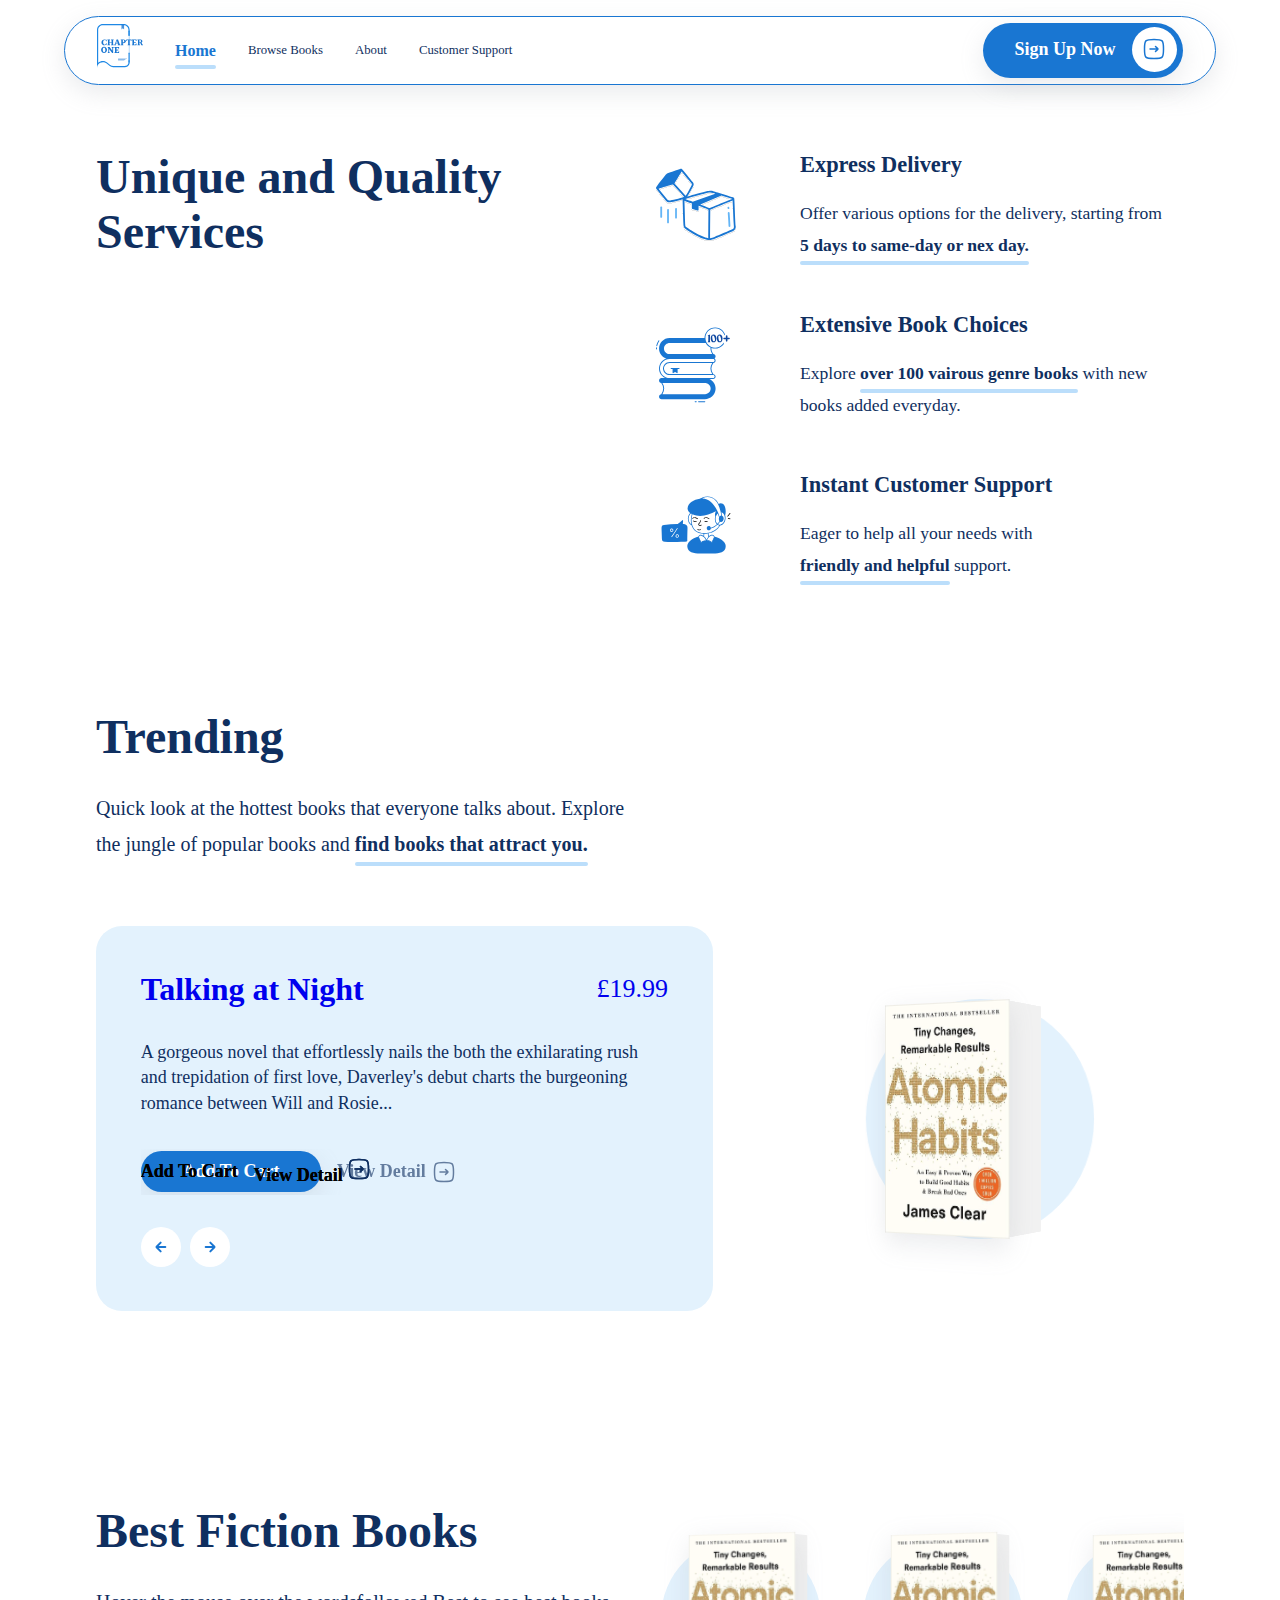
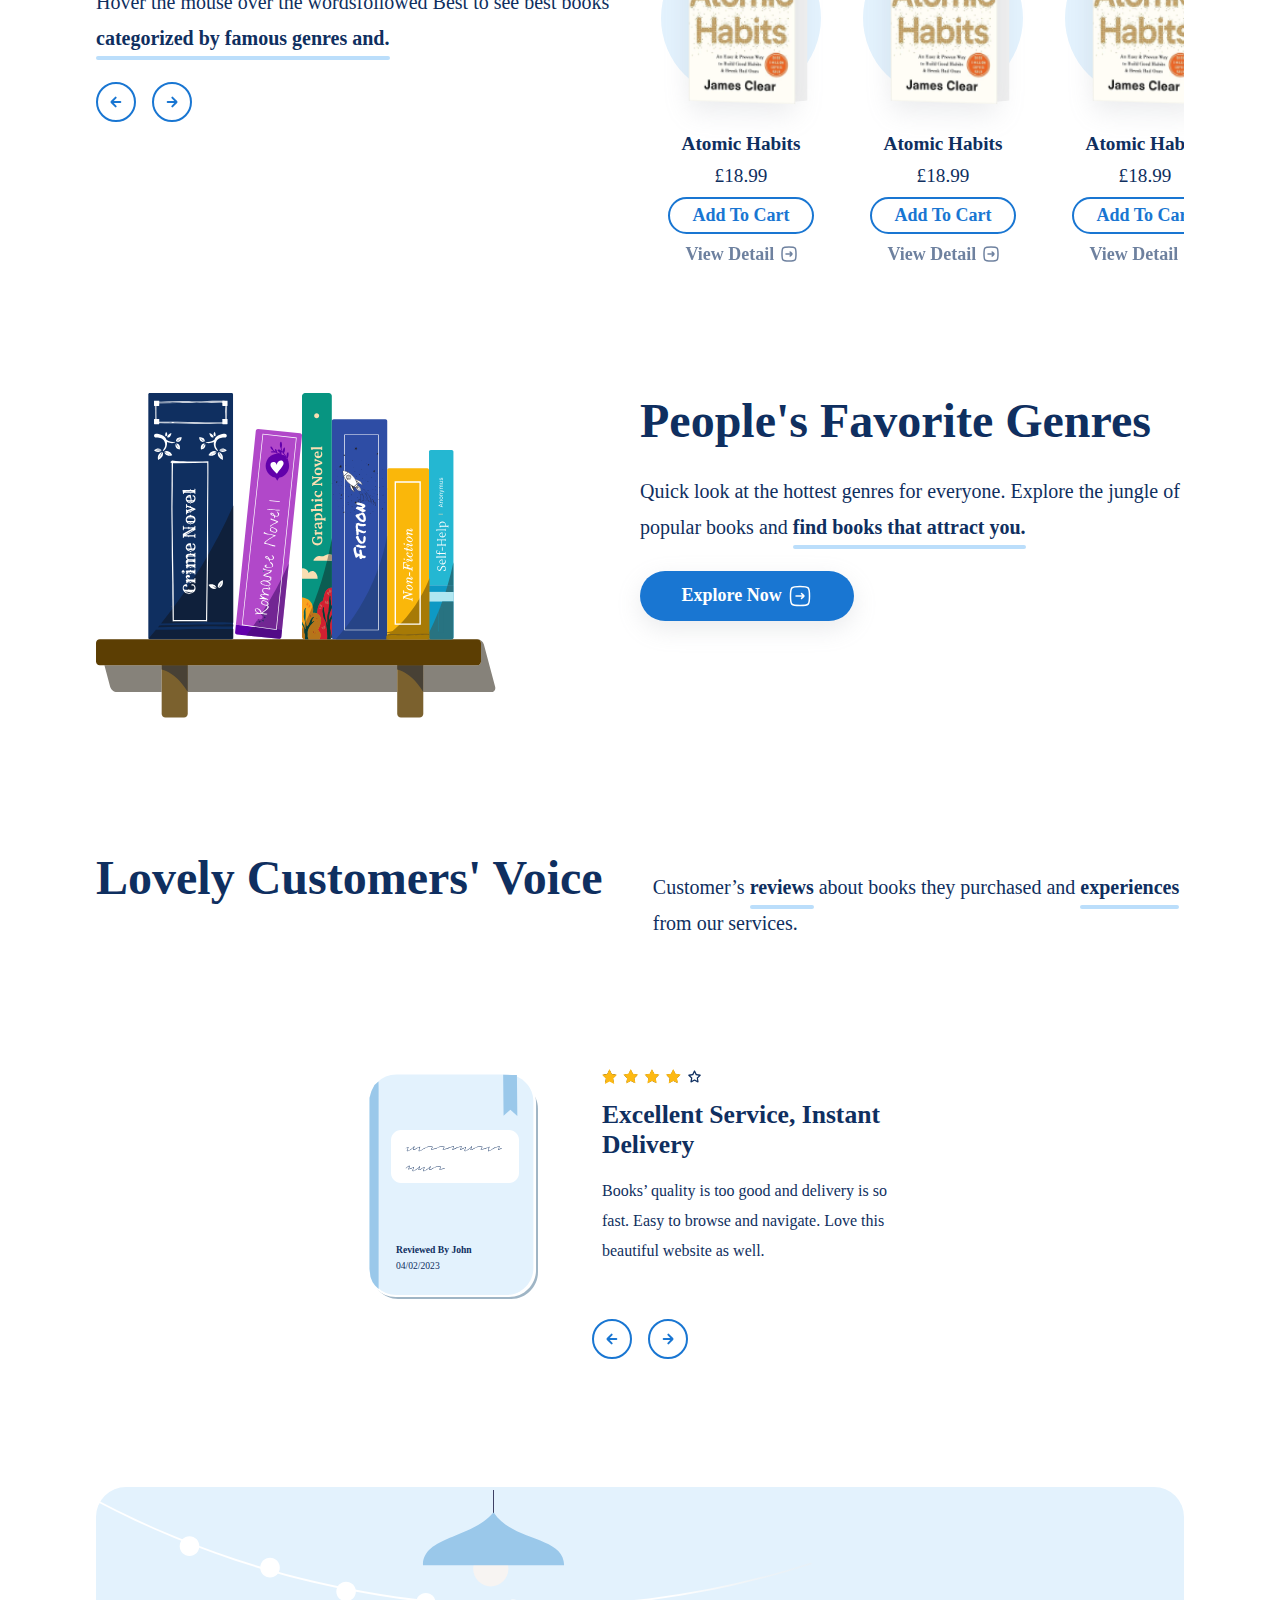
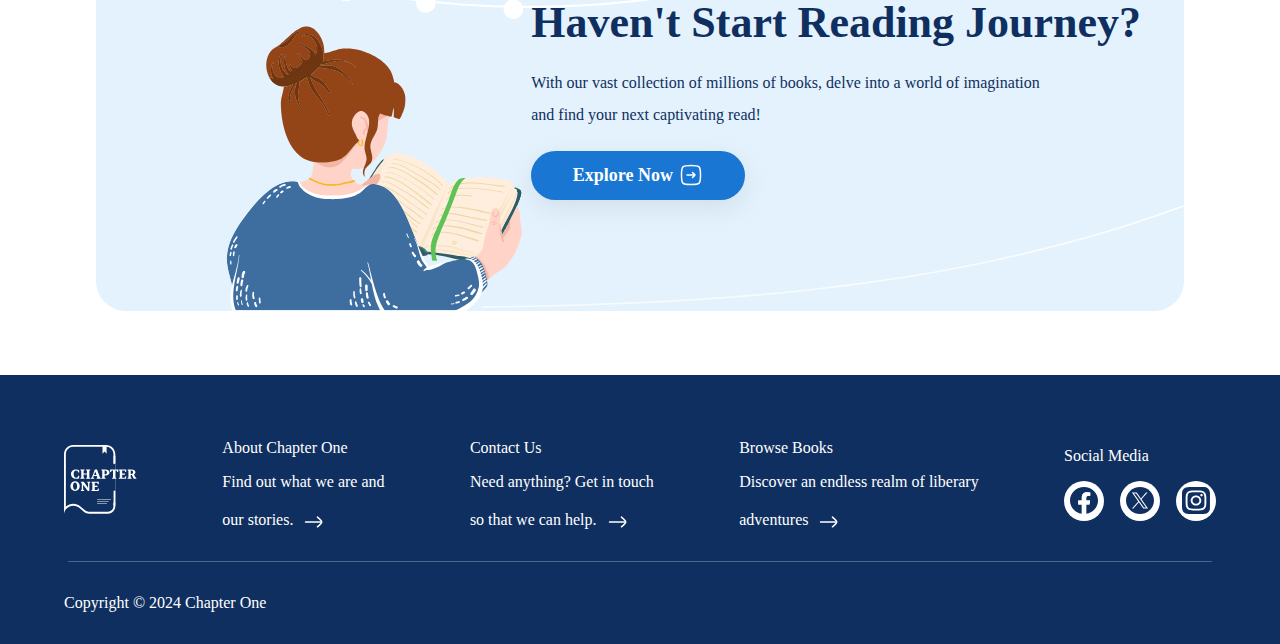
==== index.html @ bcac457e "uniqure services (done)" ====
<!DOCTYPE html>
<html lang="en">

<head>
    <meta charset="UTF-8">
    <meta name="viewport" content="width=device-width, initial-scale=1.0">
    <title>Home Page</title>

    <!-- Link for two fonts used in the website -->
    <link href="https://api.fontshare.com/v2/css?f[]=erode@700,300,500,600,400&f[]=recia@700,500,600,400&display=swap"
        rel="stylesheet">


    <link rel="stylesheet" href="./css/global.css">
    <link rel="stylesheet" href="./css/animation.css">
    <link rel="stylesheet" href="./css/index.css">

</head>

<body>

    <!-- Header -->
    <header>
        <div class="logo-navlinks">
            <a href="/index.html">
                <img width="46px" src="./images/Logo.svg" alt="logo image">
            </a>
            <ul>
                <li>
                    <a href="" class="active-link">Home</a>
                </li>
                <li>
                    <a href="">Browse Books</a>
                </li>
                <li>
                    <a href="">About</a>
                </li>
                <li>
                    <a href="">Customer Support</a>
                </li>
            </ul>
        </div>
        <a href="./sign-up.html" class="signup-btn">
            <button>Sign Up Now</button>
            <div class="circle">
                <img src="./images/outlined arrow.svg" alt="outlined arrow icon">
            </div>
        </a>
    </header>

    <!-- Main -->
    <main>
        <!-- Hero Section -->
        <!-- <section class="hero-section">
            <div>
                <h1>
                    Start Your Reading </br>
                    Journey from </br>
                    <span class="hightlight hightlight-2">Chapter One</span>
                    <img id="pen" src="./images/pen.svg" alt="pen image">

                </h1>
                <a href="">
                    <button class="btn-style-3">
                        Explore Now
                        <img src="./images/outlined arrow white.svg" alt="">
                    </button>
                </a>
                <div class="book-images">
                    <img id="fantasy" src="./images/back to fantasy.svg" alt="back to fantasy image">
                    <img id="romance" src="./images/romance book.svg" alt="romance book image">
                    <img id="fairy" src="./images/short fairy tale.svg" alt="short fairy tale image">
                    <img id="true" src="./images/behind true story.svg" alt="behind true story image">
                    <img id="coffee" src="./images/coffee cup.svg" alt="coffee cup image">
                </div>

            </div>

        </section> -->

        <!-- Services Section -->
        <section class="unique-services">
            <!-- Heading & Subtitle -->
            <div class="heading">
                <h2 class="title">Unique and Quality <br> Services</h2>
            </div>
            <div class="services">
                <!-- service 1 -->
                <div>
                    <img width="80px" src="./images/express delivering.svg" alt="express delivery image">
                    <div class="text">
                        <span class="title">Express Delivery</span>
                        <p>
                            Offer various options for the delivery,
                            starting from <span class="hightlight-3">5 days to same-day or nex day.</span>
                        </p>
                    </div>
                </div>
                <!-- service 2 -->
                <div>
                    <img width="80px" src="./images/book choices.svg" alt="express delivery image">
                    <div class="text">
                        <span class="title">Extensive Book Choices</span>
                        <p>
                            Explore
                            <span class="hightlight-3"> over 100 vairous genre books </span>
                            with new books added everyday.
                        </p>
                    </div>
                </div>
                <!-- service 3 -->
                <div>
                    <img width="80px" src="./images/customer support.svg" alt="express delivery image">
                    <div class="text">
                        <span class="title">Instant Customer Support</span>
                        <p>
                            Eager to help all your needs with
                            <span class="hightlight-3">
                                friendly and helpful
                            </span>
                            support.
                        </p>
                    </div>
                </div>
            </div>
        </section>


        <!-- Trending Section -->
        <section class="trending">

            <!-- Heading & Subtitle -->
            <div class="heading">
                <h2 class="title">Trending</h2>
                <p class="subtitle">
                    Quick look at the hottest books that everyone talks about.

                    Explore the jungle of popular books and
                    <span class="hightlight-3">
                        find books that attract you.
                    </span>

                </p>

            </div>

            <!-- Trending Book List -->
            <div class="trending-books-list">

                <!-- Trending Book Card -->
                <div class="tb-cards">
                    <!-- Card Header -->
                    <div class="header">
                        <div class="titles_prices">

                            <!-- Dummy block -->
                            <div class="dummy-block">
                                <a href="#">
                                    <h4>Atomic Habits</h4>
                                </a>
                            </div>

                            <!-- Title and Price List -->
                            <a class="slide-up" href="#" id="tb-title-1" style="--slideYValue: 60px">
                                <h4>Atomic Habits</h4>
                                <span>£18.99</span>

                            </a>
                            <a class="slide-down" href="#" id="tb-title-2" style="--slideYValue: 60px">
                                <h4>Psychology of Money</h4>
                                <span>£15.99</span>

                            </a>
                            <a class="slide-down" href="#" id="tb-title-3" style="--slideYValue: 60px">
                                <h4>Talking at Night</h4>
                                <span>£19.99</span>
                            </a>
                        </div>
                    </div>

                    <!-- Card Body -->
                    <div class="body">
                        <!-- Dummy block -->
                        <div class="dummy-block three-line-truncate">
                            Atomic Habits by James Clear is packed with
                            powerful and practical advice on how to form good
                            habits and break bad ones. In the book, Clear outlines....
                        </div>

                        <!-- Book Brief Description List  -->
                        <p class="three-line-truncate slide-up" id="tb-body-1" style="--slideYValue: 100px">
                            <a href="" id="trending-view-detail-1">
                                <button class="btn-style-2">

                                    View Detail

                                    <svg width="24" height="24" viewBox="0 0 24 24" fill="none"
                                        xmlns="http://www.w3.org/2000/svg">
                                        <path
                                            d="M16 12H8M16 12C16 11.2998 14.0057 9.99153 13.5 9.5M16 12C16 12.7002 14.0057 14.0085 13.5 14.5"
                                            stroke="#0F2F60" stroke-width="1.5" stroke-linecap="round"
                                            stroke-linejoin="round" />
                                        <path
                                            d="M21.5 12C21.5 7.52166 21.5 5.28249 20.1088 3.89124C18.7175 2.5 16.4783 2.5 12 2.5C7.5217 2.5 5.2825 2.5 3.8912 3.89124C2.5 5.28249 2.5 7.52166 2.5 12C2.5 16.4783 2.5 18.7175 3.8912 20.1088C5.2825 21.5 7.5217 21.5 12 21.5C16.4783 21.5 18.7175 21.5 20.1088 20.1088C21.5 18.7175 21.5 16.4783 21.5 12Z"
                                            stroke="#0F2F60" stroke-width="1.5" />
                                    </svg>
                                </button>
                            </a>
                            Atomic Habits by James Clear is packed with
                            powerful and practical advice on how to form good
                            habits and break bad ones. In the book, Clear outlines
                            sllksfklfksljksfklfklsfsklfklsfjklfjksjfklsjsklfjsfk
                        </p>

                        <p class="three-line-truncate slide-down" id="tb-body-2" style="--slideYValue: 100px">
                            Money―investing, personal finance, and business decisions―is typically
                            taught as a math-based field, where data and formulas tell us
                            exactly what to do. But in the real world...
                        </p>

                        <p class="three-line-truncate slide-down" id="tb-body-3" style="--slideYValue: 100px">
                            A gorgeous novel that effortlessly nails the both the exhilarating rush
                            and trepidation of first love, Daverley's debut charts the burgeoning
                            romance between Will and Rosie...
                        </p>
                    </div>

                    <!-- Card Footer -->
                    <div class="footer">
                        <!-- Dummy block -->
                        <div class="dummy-block">
                            <a>
                                <button>Add To Cart</button>
                            </a>
                            <a>
                                <button>
                                    View Detail
                                    <svg width="24" height="24" viewBox="0 0 24 24" fill="none"
                                        xmlns="http://www.w3.org/2000/svg">
                                        <path
                                            d="M16 12H8M16 12C16 11.2998 14.0057 9.99153 13.5 9.5M16 12C16 12.7002 14.0057 14.0085 13.5 14.5"
                                            stroke="#1976D2" stroke-width="1.5" stroke-linecap="round"
                                            stroke-linejoin="round" />
                                        <path
                                            d="M21.5 12C21.5 7.52166 21.5 5.28249 20.1088 3.89124C18.7175 2.5 16.4783 2.5 12 2.5C7.5217 2.5 5.2825 2.5 3.8912 3.89124C2.5 5.28249 2.5 7.52166 2.5 12C2.5 16.4783 2.5 18.7175 3.8912 20.1088C5.2825 21.5 7.5217 21.5 12 21.5C16.4783 21.5 18.7175 21.5 20.1088 20.1088C21.5 18.7175 21.5 16.4783 21.5 12Z"
                                            stroke="#1976D2" stroke-width="1.5" />
                                    </svg>
                                </button>
                            </a>

                        </div>

                        <!-- CTA Buttons -->
                        <div class="cta-btns slide-up" id="tb-cta-btn-1" style="--slideYValue: 60px">
                            <a href="" id="trending-add-btn-1">
                                <button class="btn-style-1">Add To Cart</button>
                            </a>
                            <a href="" id="trending-view-detail-1">
                                <button class="btn-style-2">

                                    View Detail

                                    <svg width="24" height="24" viewBox="0 0 24 24" fill="none"
                                        xmlns="http://www.w3.org/2000/svg">
                                        <path
                                            d="M16 12H8M16 12C16 11.2998 14.0057 9.99153 13.5 9.5M16 12C16 12.7002 14.0057 14.0085 13.5 14.5"
                                            stroke="#0F2F60" stroke-width="1.5" stroke-linecap="round"
                                            stroke-linejoin="round" />
                                        <path
                                            d="M21.5 12C21.5 7.52166 21.5 5.28249 20.1088 3.89124C18.7175 2.5 16.4783 2.5 12 2.5C7.5217 2.5 5.2825 2.5 3.8912 3.89124C2.5 5.28249 2.5 7.52166 2.5 12C2.5 16.4783 2.5 18.7175 3.8912 20.1088C5.2825 21.5 7.5217 21.5 12 21.5C16.4783 21.5 18.7175 21.5 20.1088 20.1088C21.5 18.7175 21.5 16.4783 21.5 12Z"
                                            stroke="#0F2F60" stroke-width="1.5" />
                                    </svg>
                                </button>
                            </a>
                        </div>

                        <div class="cta-btns slide-down" id="tb-cta-btn-2" style="--slideYValue: 60px">
                            <a href="" id="trending-add-btn-2">
                                <button>Add To Cart</button>
                            </a>
                            <a href="" id="trending-view-detail-2">
                                <button>
                                    View Detail
                                    <svg width="24" height="24" viewBox="0 0 24 24" fill="none"
                                        xmlns="http://www.w3.org/2000/svg">
                                        <path
                                            d="M16 12H8M16 12C16 11.2998 14.0057 9.99153 13.5 9.5M16 12C16 12.7002 14.0057 14.0085 13.5 14.5"
                                            stroke="#0F2F60" stroke-width="1.5" stroke-linecap="round"
                                            stroke-linejoin="round" />
                                        <path
                                            d="M21.5 12C21.5 7.52166 21.5 5.28249 20.1088 3.89124C18.7175 2.5 16.4783 2.5 12 2.5C7.5217 2.5 5.2825 2.5 3.8912 3.89124C2.5 5.28249 2.5 7.52166 2.5 12C2.5 16.4783 2.5 18.7175 3.8912 20.1088C5.2825 21.5 7.5217 21.5 12 21.5C16.4783 21.5 18.7175 21.5 20.1088 20.1088C21.5 18.7175 21.5 16.4783 21.5 12Z"
                                            stroke="#0F2F60" stroke-width="1.5" />
                                    </svg>
                                </button>
                            </a>

                        </div>

                        <div class="cta-btns slide-down" id="tb-cta-btn-3" style="--slideYValue: 60px">
                            <a href="" id="trending-add-btn-2">
                                <button>Add To Cart</button>
                            </a>
                            <a href="" id="trending-view-detail-2">
                                <button>
                                    View Detail
                                    <svg width="24" height="24" viewBox="0 0 24 24" fill="none"
                                        xmlns="http://www.w3.org/2000/svg">
                                        <path
                                            d="M16 12H8M16 12C16 11.2998 14.0057 9.99153 13.5 9.5M16 12C16 12.7002 14.0057 14.0085 13.5 14.5"
                                            stroke="#0F2F60" stroke-width="1.5" stroke-linecap="round"
                                            stroke-linejoin="round" />
                                        <path
                                            d="M21.5 12C21.5 7.52166 21.5 5.28249 20.1088 3.89124C18.7175 2.5 16.4783 2.5 12 2.5C7.5217 2.5 5.2825 2.5 3.8912 3.89124C2.5 5.28249 2.5 7.52166 2.5 12C2.5 16.4783 2.5 18.7175 3.8912 20.1088C5.2825 21.5 7.5217 21.5 12 21.5C16.4783 21.5 18.7175 21.5 20.1088 20.1088C21.5 18.7175 21.5 16.4783 21.5 12Z"
                                            stroke="#0F2F60" stroke-width="1.5" />
                                    </svg>
                                </button>
                            </a>

                        </div>
                    </div>

                    <!-- Card Footer -->
                    <div class="control">
                        <button class="arrow">
                            <svg width="16" height="16" viewBox="0 0 16 16" fill="none"
                                xmlns="http://www.w3.org/2000/svg">
                                <path d="M12.3333 8L3.99992 8" stroke="#1976D2" stroke-width="2"
                                    stroke-linecap="round" />
                                <path
                                    d="M7.6665 3.66699L3.61601 7.71748C3.4598 7.87369 3.4598 8.12696 3.61601 8.28317L7.6665 12.3337"
                                    stroke="#1976D2" stroke-width="2" stroke-linecap="round" />
                            </svg>

                        </button>
                        <button class="arrow" id="move-right">
                            <svg width="16" height="16" viewBox="0 0 16 16" fill="none"
                                xmlns="http://www.w3.org/2000/svg">
                                <path d="M3.66675 8L12.0001 8" stroke="#1976D2" stroke-width="2"
                                    stroke-linecap="round" />
                                <path
                                    d="M8.3335 3.66699L12.384 7.71748C12.5402 7.87369 12.5402 8.12696 12.384 8.28317L8.3335 12.3337"
                                    stroke="#1976D2" stroke-width="2" stroke-linecap="round" />
                            </svg>


                        </button>
                    </div>
                </div>

                <!-- Trending Books Slider -->
                <div class="trending-books-slider" id="trending-books-slider">

                    <!-- Trending Books Slides -->
                    <div class="trending-books-slide" id="trending-book-1">
                        <!-- Book -->
                        <div class="book-style-1 book-rotate">
                            <div class="bg-circle"></div>

                            <div class="book-cover">
                                <img width="100%" height="100%" src="./images/atomic_habits.jpeg" alt="">
                            </div>

                            <div class="book-middle">
                                <div class="white-pages"></div>
                            </div>
                        </div>
                    </div>

                    <div class="trending-books-slide" id="trending-book-2">
                        <!-- Book -->
                        <div class="book-style-1">
                            <div class="bg-circle"></div>

                            <div class="book-cover">
                                <!-- <img width="100%" height="100%" src="./images/atomic_habits.jpeg" alt=""> -->
                            </div>
                            <div class="book-middle">
                                <div class="white-pages"></div>
                            </div>
                        </div>
                    </div>

                    <div class="trending-books-slide" id="trending-book-3">
                        <!-- Book -->
                        <div class="book-style-1">
                            <div class="bg-circle"></div>

                            <div class="book-cover">
                                <!-- <img width="100%" height="100%" src="./images/atomic_habits.jpeg" alt=""> -->
                            </div>
                            <div class="book-middle">
                                <div class="white-pages"></div>
                            </div>
                        </div>
                    </div>
                </div>

            </div>

        </section>

        <!-- Best Selection Section -->
        <section class="best-selection">
            <!-- Heading & Subtitle -->
            <div class="heading">
                <h2 class="title">Best Fiction Books</h2>
                <p class="subtitle-2">
                    Hover the mouse over the wordsfollowed Best to see
                    best books
                    <span class="hightlight-3">
                        categorized by famous genres and.
                    </span>

                </p>
                <div class="control">
                    <button class="arrow">
                        <svg width="16" height="16" viewBox="0 0 16 16" fill="none" xmlns="http://www.w3.org/2000/svg">
                            <path d="M12.3333 8L3.99992 8" stroke="#1976D2" stroke-width="2" stroke-linecap="round" />
                            <path
                                d="M7.6665 3.66699L3.61601 7.71748C3.4598 7.87369 3.4598 8.12696 3.61601 8.28317L7.6665 12.3337"
                                stroke="#1976D2" stroke-width="2" stroke-linecap="round" />
                        </svg>

                    </button>
                    <button class="arrow" id="move-right">
                        <svg width="16" height="16" viewBox="0 0 16 16" fill="none" xmlns="http://www.w3.org/2000/svg">
                            <path d="M3.66675 8L12.0001 8" stroke="#1976D2" stroke-width="2" stroke-linecap="round" />
                            <path
                                d="M8.3335 3.66699L12.384 7.71748C12.5402 7.87369 12.5402 8.12696 12.384 8.28317L8.3335 12.3337"
                                stroke="#1976D2" stroke-width="2" stroke-linecap="round" />
                        </svg>


                    </button>
                </div>
            </div>
            <!-- Slider Wrapper -->
            <div class="bf-slider">
                <!-- Best Fiction Slide -->
                <div class="slide">
                    <!-- Book -->
                    <div class="book-style-2">
                        <div class="bg-circle"></div>

                        <div class="book-cover">
                            <img width="100%" height="100%" src="./images/atomic_habits.jpeg" alt="">
                        </div>

                        <div class="book-middle">
                            <div class="white-pages"></div>
                        </div>
                    </div>
                    <div class="book-info">
                        <p>Atomic Habits</p>
                        <span>£18.99</span>
                        <button>Add To Cart</button>
                        <a href="">
                            <button class="btn-style-2">
                                View Detail
                                <img src="./images/link-out.svg" alt="">
                            </button>
                        </a>
                    </div>


                </div>

                <div class="slide">
                    <!-- Book -->
                    <div class="book-style-2">
                        <div class="bg-circle"></div>

                        <div class="book-cover">
                            <img width="100%" height="100%" src="./images/atomic_habits.jpeg" alt="">
                        </div>

                        <div class="book-middle">
                            <div class="white-pages"></div>
                        </div>
                    </div>
                    <div class="book-info">
                        <p>Atomic Habits</p>
                        <span>£18.99</span>
                        <button>Add To Cart</button>
                        <a href="">
                            <button class="btn-style-2">
                                View Detail
                                <img src="./images/link-out.svg" alt="">
                            </button>
                        </a>
                    </div>


                </div>

                <div class="slide">
                    <!-- Book -->
                    <div class="book-style-2">
                        <div class="bg-circle"></div>

                        <div class="book-cover">
                            <img width="100%" height="100%" src="./images/atomic_habits.jpeg" alt="">
                        </div>

                        <div class="book-middle">
                            <div class="white-pages"></div>
                        </div>
                    </div>
                    <div class="book-info">
                        <p>Atomic Habits</p>
                        <span>£18.99</span>
                        <button>Add To Cart</button>
                        <a href="">
                            <button class="btn-style-2">
                                View Detail
                                <img src="./images/link-out.svg" alt="">
                            </button>
                        </a>
                    </div>
                </div>

                <div class="slide">
                    <!-- Book -->
                    <div class="book-style-2">
                        <div class="bg-circle"></div>

                        <div class="book-cover">
                            <img width="100%" height="100%" src="./images/atomic_habits.jpeg" alt="">
                        </div>

                        <div class="book-middle">
                            <div class="white-pages"></div>
                        </div>
                    </div>
                    <div class="book-info">
                        <p>Atomic Habits</p>
                        <span>£18.99</span>
                        <button>Add To Cart</button>
                        <a href="">
                            <button class="btn-style-2">
                                View Detail
                                <img src="./images/link-out.svg" alt="">
                            </button>
                        </a>
                    </div>


                </div>

                <div class="slide">
                    <!-- Book -->
                    <div class="book-style-2">
                        <div class="bg-circle"></div>

                        <div class="book-cover">
                            <img width="100%" height="100%" src="./images/atomic_habits.jpeg" alt="">
                        </div>

                        <div class="book-middle">
                            <div class="white-pages"></div>
                        </div>
                    </div>
                    <div class="book-info">
                        <p>Atomic Habits</p>
                        <span>£18.99</span>
                        <button>Add To Cart</button>
                        <a href="">
                            <button class="btn-style-2">
                                View Detail
                                <img src="./images/link-out.svg" alt="">
                            </button>
                        </a>
                    </div>


                </div>

            </div>

        </section>

        <!-- Favorite Genre -->
        <section class="favorite-genre">
            <div class="book-shelf">
                <img width="400px" src="./images/Book Shelf.svg" alt="book shelf svg">
            </div>
            <div class="popular-genre heading">
                <h2>People's Favorite Genres</h2>
                <p class="subtitle-2">
                    Quick look at the hottest genres for everyone.
                    Explore the jungle of popular books and
                    <span class="hightlight-3">
                        find books that
                        attract you.
                    </span>
                </p>
                <a href="">
                    <button class="btn-style-3">
                        Explore Now
                        <img src="./images/outlined arrow white.svg" alt="">
                    </button>
                </a>
            </div>

        </section>

        <!-- Review section  -->
        <section class="review">
            <div class="heading">
                <h2 class="title">Lovely Customers' Voice</h2>
                <p class="subtitle-2">
                    Customer’s
                    <span class="hightlight-3">reviews</span>
                    about books they purchased and
                    <span class="hightlight-3">experiences</span>
                    from our services.
                </p>
            </div>
            <div class="customer-review">
                <div class="review-slider">
                    <div class="slide">
                        <div class="review-book">
                            <img src="./images/review book.svg" alt="">
                            <div>
                                <p>Reviewed By John</p>
                                <span>
                                    04/02/2023
                                </span>
                            </div>
                        </div>
                        <div class="review-card">
                            <img width="100px" src="./images/4-review.svg" alt="review image">
                            <p class="summarize">Excellent Service, Instant Delivery</p>
                            <p class="message">
                                Books’ quality is too good and delivery is so fast.
                                Easy to browse and navigate. Love this beautiful
                                website as well.
                            </p>
                        </div>
                    </div>
                </div>
                <div class="control">
                    <button class="arrow">
                        <svg width="16" height="16" viewBox="0 0 16 16" fill="none" xmlns="http://www.w3.org/2000/svg">
                            <path d="M12.3333 8L3.99992 8" stroke="#1976D2" stroke-width="2" stroke-linecap="round" />
                            <path
                                d="M7.6665 3.66699L3.61601 7.71748C3.4598 7.87369 3.4598 8.12696 3.61601 8.28317L7.6665 12.3337"
                                stroke="#1976D2" stroke-width="2" stroke-linecap="round" />
                        </svg>

                    </button>
                    <button class="arrow" id="move-right">
                        <svg width="16" height="16" viewBox="0 0 16 16" fill="none" xmlns="http://www.w3.org/2000/svg">
                            <path d="M3.66675 8L12.0001 8" stroke="#1976D2" stroke-width="2" stroke-linecap="round" />
                            <path
                                d="M8.3335 3.66699L12.384 7.71748C12.5402 7.87369 12.5402 8.12696 12.384 8.28317L8.3335 12.3337"
                                stroke="#1976D2" stroke-width="2" stroke-linecap="round" />
                        </svg>


                    </button>
                </div>
            </div>

        </section>

        <!-- reading journey section -->
        <section class="reading-journey">
            <div>
                <img class="light" src="./images/light.svg" alt="light svg">
                <div class="girl-reading">
                    <img src="./images/girl reading.svg" alt="girl reading svg">
                </div>
                <div class="text-info">
                    <h3>
                        Haven't Start Reading Journey?
                    </h3>
                    <p> With our vast collection of millions of books, delve into a world of
                        imagination and find your next captivating read!
                    </p>
                    <a href="">
                        <button class="btn-style-3">
                            Explore Now
                            <img src="./images/outlined arrow white.svg" alt="">
                        </button>
                    </a>
                </div>
            </div>

        </section>
    </main>

    <!-- Footer -->
    <footer>
        <div class="links">
            <img src="./images/logo-2.svg" alt="logo 2 svg">
            <a href="">
                About Chapter One
                <span>
                    Find out what we are and
                    </br>
                    our stories.
                    <svg width="34" height="34" viewBox="0 0 34 34" fill="none" xmlns="http://www.w3.org/2000/svg">
                        <path d="M24.0416 16.9706H8.48525" stroke="white" stroke-width="1.5" stroke-linecap="round" />
                        <path
                            d="M20.4131 12.1135C20.4131 12.1135 24.7324 15.7612 24.7324 16.9703C24.7324 18.1793 20.413 21.827 20.413 21.827"
                            stroke="white" stroke-width="1.5" stroke-linecap="round" stroke-linejoin="round" />
                    </svg>
                </span>
            </a>
            <a href="">
                Contact Us
                <span>
                    Need anything? Get in touch
                    </br>
                    so that we can help.
                    <svg width="34" height="34" viewBox="0 0 34 34" fill="none" xmlns="http://www.w3.org/2000/svg">
                        <path d="M24.0416 16.9706H8.48525" stroke="white" stroke-width="1.5" stroke-linecap="round" />
                        <path
                            d="M20.4131 12.1135C20.4131 12.1135 24.7324 15.7612 24.7324 16.9703C24.7324 18.1793 20.413 21.827 20.413 21.827"
                            stroke="white" stroke-width="1.5" stroke-linecap="round" stroke-linejoin="round" />
                    </svg>
                </span>

            </a>
            <a href="">
                Browse Books
                <span>
                    Discover an endless realm of liberary
                    <br>
                    adventures
                    <svg width="34" height="34" viewBox="0 0 34 34" fill="none" xmlns="http://www.w3.org/2000/svg">
                        <path d="M24.0416 16.9706H8.48525" stroke="white" stroke-width="1.5" stroke-linecap="round" />
                        <path
                            d="M20.4131 12.1135C20.4131 12.1135 24.7324 15.7612 24.7324 16.9703C24.7324 18.1793 20.413 21.827 20.413 21.827"
                            stroke="white" stroke-width="1.5" stroke-linecap="round" stroke-linejoin="round" />
                    </svg>
                </span>
            </a>
            <div class="social-media">
                <p>Social Media</p>
                <div class="icons">
                    <a>
                        <img src="./images/facebook.svg" alt="facebook svg">
                    </a>
                    <a>
                        <img src="./images/x.svg" alt="facebook svg">
                    </a>
                    <a>
                        <img src="./images/instagram.svg" alt="facebook svg">
                    </a>
                </div>
            </div>
        </div>
        <img width="100%" src="./images/footer-line-break.svg" alt="footer line break svg">
        <p>
            Copyright © 2024 Chapter One
        </p>

    </footer>

    <script src="./js/animation.js"></script>

</body>


</html>
---- css/global.css ----
body {
    font-family: 'Recia', serif;
    scroll-behavior: smooth;
    color: #0F2F60;
    font-weight: 500;
    font-size: 1rem;
  
}
h1,
h2,
h3,
h4,
h5 {
    font-family: 'Erode', serif;
}
h1 {
    font-weight: 700;
}

h2,
h3,
h4,
h5 {
    font-weight: 600;
}

h1 {
    font-size: 3.25rem; /* 52px */
}

h2 {
    font-size: 3rem; /* 48px */
}

h3 {
    font-size: 2.75rem; /* 44px */
}

h4 {
    font-size: 2rem; /* 32px */
}

h5 {
    font-size: 1.75rem; /* 28px */
}

header {
    width: 90%;
    margin: auto;
    margin-top: 1rem;
    padding: 0.4rem 2rem;
    display: flex;
    align-content: center;
    justify-content: space-between;
    box-shadow: rgba(149, 157, 165, 0.2) 0px 8px 24px;
    border-radius: 1000px;
    border: 1px solid #1976D2;

}
    header .logo-navlinks {
        display: flex;
        align-items: center;
        gap: 2rem;
        font-size: .8rem;
    }
        header ul {
            display: flex;
            justify-content: center;
            align-items: center;
            gap: 2rem;
        }
            header ul li {
                list-style-type: none;
            }
                header ul li a {
                    color: #0F2F60;
                    transition: all 0.2s ease-in-out;
                    position: relative;

                }
                header ul li a:hover,.active-link  {
                    color: #1976D2;
                    font-weight: 600;
                    font-size: 1rem;
                }
                .active-link::after {
                    content: '';
                    position: absolute;
                    left: 0;
                    bottom: -10px;
                    width: 100%;
                    height: 4px;
                    background-color: #BBDEFB;
                    border-radius: 10px;
                }
    header .signup-btn {
        display: flex;
        justify-content: center;
        align-content: center;
        padding: 0.2rem 0.4rem 0.4rem 2rem;
        gap: 1rem;
        background-color: #1976D2;
        border-radius: 100px;
        box-shadow: rgba(149, 157, 165, 0.2) 0px 8px 24px;
        transition: transform 0.3s ease-in;
    }
    header .signup-btn:hover {
        transform: scale(0.9);
        
    }
        header .signup-btn button {
            background-color: transparent;
            color: #FFFFFF;
         
        }
        header .signup-btn .circle {
            background-color: #FFFFFF;
            width: 45px;
            height: 45px;
            border-radius: 50%;
            display: flex;
            align-items: center;
            justify-content: center;
            cursor: pointer;
        }
    
main {
        width: 85%;
        margin: auto !important;
}
footer {
    background-color: #0F2F60;
    padding: 0rem 4rem;
    color: #FFFFFF;
    display: flex;
    flex-direction: column;
    gap: 2rem;
}
    footer .links {
        display: flex;
        justify-content: space-between;
        align-items: center;
        padding-top: 4rem;
    }
        footer .links > a {
            display: flex;
            flex-direction: column;
            gap: 1rem;
            color: #FFFFFF;
            transition: all 0.2s ease-in;

        }
        footer .links > a:hover{
            transform: scale(0.9);
        }
            footer .links > a > span > svg {
                position: relative;
                bottom: -14px;
            }
        footer .links > a:hover{
           
        }
            footer .social-media{
                display: flex;
                flex-direction: column;
                gap: 1rem;
            }
                footer .social-media div{
                    display: flex;
                    gap: 1rem;
                }
                    footer .social-media .icons a {
                        display: flex;
                        width: 40px;
                        height: 40px;
                        border-radius: 50%;
                        gap: 1rem;
                        background-color: #FFFFFF;
                        padding: 0.4rem;
                    }

    footer > p {
        padding-bottom: 2rem;
    }
section {
    padding: 4rem 0rem;
  }
/* Headings and Subtitle throughout the entire website */
.heading{
    display: flex;
    flex-direction: column;
    gap: 1.6rem;
}

    .subtitle,.subtitle-2{
        width: 50%;
        font-size: 1.25rem;
        line-height: 36px;
    }
    .subtitle-2{
        width: 100%;
    }

button {
    border: none;
    font-size: 1.125rem; /*18px */
    font-family: 'Erode', serif;
    font-weight: 600;
    transition: all .2s ease-in-out;
    cursor: pointer;
    background-color: transparent;

}
.btn-style-1, .btn-style-3{
    background-color: #1976D2;
    border: none;
    border-radius: 100px;
    color: #FFFFFF;
    box-shadow: rgba(149, 157, 165, 0.2) 0px 8px 24px;
    cursor: pointer;
}
.btn-style-1 {
    padding: 0.6rem 2.6rem;
}
.btn-style-1:hover {
    background-color: #FFFFFF;
    color: #0F2F60;
}
.btn-style-2{
    background-color: transparent;
    display: flex;
    justify-content: center;
    align-items: center;
    gap: 0.4rem;
    opacity: 0.6;
    color: #0F2F60;
    position: relative;
    z-index: 2;
}
.btn-style-2:hover {
    opacity: 1;
    transform: scale(1.2);
    text-decoration: underline;
}
.btn-style-3 {
    padding: 0.8rem 2.6rem;
    display: flex;
    align-items: center;
    justify-content: center;
    gap: 0.4rem;
}
.btn-style-3:hover {
    transform: scale(0.9);
    opacity: 0.94;
}
.arrow {
    width: 40px;
    height: 40px;
    border-radius: 50%;
    background-color: #FFFFFF;
    transition: transform 0.1s ease-out;
    display: flex;
    justify-content: center;
    align-items: center;
}
.arrow:active {
    transform: scale(0.98) !important;
    opacity: 0.5;
}
.arrow:hover {
    transform: scale(1.2);
}
a {
    text-decoration: none;
}
.control {
    display: flex;
    align-items: center;
    gap: 1rem;
  }
.control {
      display: flex;
      align-items: center;
      gap: 1rem;
    } 
      .control > button {
        border: 2px solid #1976D2;
      }
/* Hightlight  */
.hightlight,.hightlight-3 {
    position: relative;
    font-weight: 700;
    display: inline-block;
}
.hightlight::before,.hightlight-3::after {
    content: '';
    position: absolute;
    bottom: -4px;
    width: 100%;
    height: 6px;
    background-color: #BBDEFB;
    border-radius: 10px;
}
.hightlight-2 {
    color: #1976D2;
}
.hightlight-3::after {
    left: 0;
    height: 4px;
}

.three-line-truncate {
    overflow: hidden;
    text-overflow: ellipsis;
    display: -webkit-box;
    -webkit-line-clamp: 3;
    line-clamp: 2;
    -webkit-box-orient: vertical;
    max-width: 99%;
  }

  
  .dummy-block {
    visibility: hidden;
  }

/* Book Styles Section */
.book-style-1, .book-style-2{
    width: 180px;
    height: 300px;
    position: relative;
    perspective: 1000px;
    transform-style: preserve-3d;
    display: flex;
    justify-content: center;
    align-items: center;
    transform: rotateY(-18deg);
}

.book-style-1 div {
    position: absolute;
}

.book-style-1>.book-cover, .book-style-2 > .book-cover{
    width: 80%;
    height: 70%;
    position: absolute;
    transform: translateZ(100px) rotateY(-20deg);
    transition: all 0.4s ease-in;
    background-color: azure;
    z-index: 2;
    box-shadow: rgba(149, 157, 165, 0.2) 0px 8px 24px;
    image-rendering: smooth;

}

    .book-style-1>.book-middle,
    .book-style-2>.book-middle {
        width: 100%;
        height: 70%;
        position: absolute;
        transition: all 0.2s ease-in;
        transform: rotateY(70deg) translateZ(100px);
        z-index: 2;
    }

        .book-style-1>.book-middle>.white-pages,  
        .book-style-2>.book-middle>.white-pages {
            width: 30%;
            height: 100%;
            background-color: #f1f1f1;
            /* background-image: url("../images/book-middle.svg"); */
            background-repeat: no-repeat;
            background-size: cover;
        }

.book-style-1 > .bg-circle,
.book-style-2 > .bg-circle {
    width: 240px;
    height: 240px;
    border-radius: 50%;
    background-color: #E3F2FD;
}
.book-style-2 {
    width: 170px;
    height: 230px;
    transform: rotateY(0deg);
}
    .book-style-2 .book-cover {
        width: 60%;
        height: 66%;
    }
    .book-style-2>.book-middle {
        width: 60%;
        height: 66%;
        transform: rotateY(48deg) translateZ(100px);

    }
.book-style-2 > .bg-circle{
    width: 160px;
    height: 160px;
}
hr {
    border: 2px solid #FFFFFF;
}
/* Responsive Css */

/* large screens like desktop */
@media screen and (max-width: 1200px)  {
    .subtitle {
        width: 70%;
    }
    .book.book-style-1 > .bg-circle {
        width: 210px;
        height: 210px;
    }
 
}
/* small screens like laptop */
@media screen and (max-width: 1024px)  {
    body{
        width: 90%;
    }
}
/*  ipad, tablets */
@media screen and (max-width: 768px)  {
    .subtitle {
        width: 90%;
    }
    .book-style-1 {
        width: 150px;
        height: 250px;
    }
        .book-style-1 > .book-middle {
            transform: rotateY(60deg) translateZ(100px);
        }
        .book-style-1 > .bg-circle {
            background-color: transparent;
        }
 
}
/* Mobile devices */
@media screen and (max-width: 480px) {
    h2{
        font-size: 2.75rem;
        text-align: center;
    }

    .subtitle {
        width: 100%;
        font-size: 1.3rem;
        line-height: 2rem;
        text-align: center;
    }
    .three-line-truncate {
        -webkit-line-clamp: 4;
        line-clamp: 3;
    }
    .book-style-1 {
        width: 120px;
        height: 200px;
    }
        .book-style-1>.book-middle {
            transform: rotateY(50deg) translateZ(100px);
        }
}
/* Smallest Mobile devices */
@media screen and (max-width: 319px) {
    .title {
        font-size: 1.75rem; 
    }
    .subtitle {
        width: 100%;
        font-size: 1rem;
        line-height: 2rem;
    }
    .book-style-1 {
        transform: rotateY(0deg);
    }
    .book-style-1 > .bg-circle {
        width: 160px;
        height: 160px;
        background-color: #E3F2FD;
    }
    
}
---- css/animation.css ----
.slide-up {
    animation: fade-up 0.6s ease-in forwards; 
    
}

@keyframes fade-up {
    0% {
        transform: translateY(var(--slideYValue));
    }
    100% {
        transform: translateY(0px);
    }
}
.slide-down {
    animation: fade-down 0.6s ease-in forwards; 
}
@keyframes fade-down {
    0% {
        /* opacity: 1; */
        transform: translateY(0px);
    }
    100% {
        /* opacity: 0; */
        transform: translateY(var(--slideYValue));
    }
}
.book-rotate{
    animation: book-rotate 0.6s ease-in forwards;
}
@keyframes book-rotate {
    0%{
        /* width: 100%; */
        transform: rotateY(-18deg);
    }
    100%{
        /* width: 80%; */
        transform:  rotateY(0deg);
    }
}
.book-origin {
    animation: book-origin 0.4s ease-out forwards;
}
@keyframes book-origin {
    0%{
        transform: rotateY(0deg);
    }
    100%{
        transform: rotateY(-18deg);
    }
}
---- css/index.css ----
* {
  margin: 0;
  padding: 0;
  box-sizing: border-box;
  scroll-behavior: smooth;
}

/* Hero-Section */
.hero-section {
  display: flex;
  justify-content: center;
  align-items: center;
  height: 100vh;
  position: relative;


}
.hero-section div {
  display: flex;
  flex-direction: column;
  justify-content: center;
  align-items: center;
  gap: 2rem;
}
  .hero-section div .book-images img {
    position: absolute;
    z-index: 1;
  }
    .hero-section div #fantasy {
      top: 10%;
      left: 10%;
      width: clamp(180px, 14vw - 1rem, 200px);
    }
    .hero-section div #romance {
      bottom: 10%;
      left: 10%;
      width: clamp(230px, 18vw - 1rem, 250px);

    }
    .hero-section div #fairy {
      top: 10%;
      /* top: clamp(110px, 9vw - 1rem, 130px); */
      right: 10%;
      z-index: 3 !important;
      width: clamp(200px, 17vw - 1rem, 237px);

    }
    .hero-section div #true {
      bottom: 8%;
      right:10%;
      width: clamp(280px, 10vw - 1rem, 342px);

    }
    .hero-section div #coffee {
      bottom: 8%;
      width: clamp(100px, 10vw - 1rem, 130px);

    }
    .hero-section div #pen {
      bottom: -24px;
      width: clamp(90px, 9vw - 1rem, 124px);
      position: absolute;
      
    }
  .hero-section div h1 {
    text-align: center;
    position: relative;
    z-index: 2;
    cursor: pointer;
    font-size: clamp(3rem, 5vw - 1rem, 3.25rem); /* 52px */

  }
  .hero-section div a button  {
    display: flex;
    justify-content: center;
    align-items: center;
    gap: 0.4rem;
    padding: 1rem 2.6rem;
    position: relative;
    z-index: 2;

  }

/* Unique Services */
.unique-services{
  display: flex;
  gap: 2rem;
}
  .unique-services > div{
    width: 50%;
  }
    .unique-services .services {
      display: flex;
      flex-direction: column;
      gap: 3em;
    }
      .unique-services .services > div {
        display: flex;
        gap: 4rem;
      }
        .unique-services .services .text{
          line-height: 32px;
          display: flex;
          flex-direction: column;
          gap: 1rem;

        }
          .unique-services .services .text .title {
            font-weight: bold;
            font-size: 1.4rem;
          }
          .unique-services .services .text p{
            font-size: 1.1rem;
          }

/* Trending Section */
/* Trending Book Card */
.trending-books-list {
  width: 100%;
  margin: 4rem 0rem;
  display: flex;
  gap: 4rem;
  position: relative;
}
.tb-cards {
  width: 60%;
  background-color: #E3F2FD;
  padding: 2.8rem 2.8rem;
  border-radius: 26px;
  display: flex;
  flex-direction: column;
  gap: 2rem;
}

  /* Trending book card header and its components */
  .tb-cards .header {
    width: 100%;
    position: relative;
    overflow: hidden;

  }

    .tb-cards .header .titles_prices {
      width: 100%;
      position: relative;
      overflow: hidden;
    }


      .tb-cards .header .titles_prices > a {
          width: 100%;
          position: absolute;
          background-color: #E3F2FD;
          top: 0;
          bottom: 0px;
          transition: 4s linear;
          display: flex;
          justify-content: space-between;
          align-items: center;
          transform: translateY(0px);
        }

      .tb-cards .header .titles_prices > a > h4 {
        text-overflow: ellipsis;
        overflow: hidden;
        white-space: nowrap;
      }

          .tb-cards .header .titles_prices > a > span {
            font-size: 1.625rem;
            /* 26px */
            font-weight: 400;
            font-family: 'Erode', serif;
          }

  /* Trending book body and its components */
  .tb-cards .body {
    position: relative;
    overflow: hidden;
  }

    .tb-cards .body > p {
      position: absolute;
      top: 0;
      bottom: 0;
      background-color: #E3F2FD;
    }
      .tb-cards .body > p > a {
        display: none;
      }

    .tb-cards .body > p,
    .tb-cards .body > div {
      font-size: 1.125rem; /* 18px */
      line-height: 1.6rem;
      font-weight: 400;
    }


/* Trending book footer and its CTA buttons */
.tb-cards .footer {
  position: relative;
  height: 46px;
  overflow: hidden;
}
  .tb-cards .footer .cta-btns{
    display: flex;
    justify-content: center;
    gap: 1rem;
    align-items: center;
    position: absolute;
    top: 0;
    bottom: 0px;
  }
    .tb-cards .footer .cta-btns > a {
      display: block;
    }

.tb-cards .control {
  display: flex;
  gap: 0.6rem;
}
.tb-cards .control button {
  border: none;
}
.trending-books-slider {
  width: 40%;
  display: flex;
  overflow: hidden;
  position: relative;
  scroll-behavior: smooth;
}

  .trending-books-slide {
    width: 100%;
    height: 100%;
    flex-grow: 1;
    flex-shrink: 0;
    display: flex;
    justify-content: center;
    align-items: center;

  }

/* Best Selection Selection */
.best-selection {
  display: flex;
  gap: 2rem;
  width: 100%;
}
.best-selection > div {
  width: 50%;
}

  .best-selection > .bf-slider {
    display: flex;
    gap: 2rem;
    overflow: hidden;
  }
  .best-selection > .bf-slider > .slide {
    display: flex;
    flex-direction: column;
    /* background-color: red; */

  }
    .best-selection > .bf-slider .slide .book-info {
      display: flex;
      flex-direction: column;
      justify-content: center;
      align-items: center;
      gap: 0.6rem;
    }
        .best-selection .bf-slider .slide .book-info p{
          font-weight: 600;
          font-size: 1.2rem;
          font-family: 'Erode', serif;
        }
        .best-selection .slide .book-info span {
          font-size: 1.2rem;
          font-weight: 400;
        }
        .best-selection .slide .book-info > button{
            border-radius: 100px;
            padding: 0.4rem 1.4rem;
            border: 2px solid #1976D2;
            color: #1976D2;
        }
        .best-selection .slide .book-info > button:hover {
          background-color: #1976D2;
          color: #FFFFFF;
        }

/* favorite genre section  */
.favorite-genre {
  display: flex;
}
.favorite-genre > div {
  width: 50%;
}
/* review book section  */
.review {
  display: flex;
  flex-direction: column;
  gap: 8rem;
}
.review .heading {
    display: flex;
    align-items: baseline;
    flex-direction: row !important;
}
  .review .heading h2,
  .review .heading p{
    width: 50%;
  }
  .review .customer-review .review-slider,
  .review .customer-review .control{
    width: 50%;
    margin: auto;
  }
    .review .customer-review .review-slider .slide {
      display: flex;
      gap: 4rem;
    }
      .review .review-book  {
        position: relative;
      }
        .review .review-book > div {
          position: absolute;
          bottom: 30px;
          left: 28px;
        }
          .review .review-book > div > * {
            font-size: 0.6rem;
          }
          .review .review-book > div > p {
            font-weight: 600;
          }
          .review .review-book > div > span {
            font-weight: 400;
          }
  .review .customer-review .control{
    margin-top: 1rem;
    display: flex;
    justify-content: center;
    
  }

      .review .review-card {
        display: flex;
        flex-direction: column;
        gap: 1rem;
      }
        .review .review-card .summarize  {
            font-size: 1.6rem;
            font-family: 'Erode', serif;
          font-weight: 600;
        }
        .review .review-card .message  {
          font-size: 1rem;
          line-height: 30px;
          font-weight: 500;
      }

/* reading journey */
.reading-journey > div {
  width: 100%;
  height: 424px;
  background-color: #E3F2FD;
  display: flex;
  align-items: center;
  position: relative;
  border-radius: 30px;
  /* background-image: url("../images/light.svg");
  background-position: contain;
  background-repeat: no-repeat; */
}
  .reading-journey .light{
    position: absolute;
  }
  .reading-journey .girl-reading {
    width: 40%;
    position: absolute;
    bottom: -14px;
    left: 100px;
  }
  .reading-journey .text-info {
    margin-left: auto;
    width: 60%;
    display: flex;
    flex-direction: column;
    gap: 1.2rem;
  }
    .reading-journey .text-info > p {
      width: 80%;
      line-height: 32px;
    }
    .reading-journey .text-info > p {
      width: 80%;
      line-height: 32px;
    }

/* Responsive Css */

/* large screens like desktop */
@media screen and (max-width: 1200px)  {
  .tb-cards {
    width: 100%;
    padding: 2rem 2rem; /* 48px 48px */

  }
    .tb-cards h4,
    .tb-cards .header .titles_prices > a > span {
      font-size: 1.75rem; /* 28px */
    }
    .tb-cards .body > p{
      font-size: 1.125rem; /* 18px */
    }
  .trending-books-slider .trending-books-slide {
    width: 100%;
  }
}

/* small screens like laptop */
@media screen and (max-width: 1024px)  {
  .trending-books-list {
    gap: 3rem;
  }
    .tb-cards {
      width: 60%;
      padding: 2rem 2rem; /* 48px 48px */

    }
      .tb-cards h4,.tb-card-titles-and-prices>a>span {
        font-size: 1.625rem; /* 26px */
      }
      .tb-card-body>p{
        font-size: 1rem; /* 18px */
      }
    
    .trending-books-slider {
      width: 40%;
    }  
}
/*  ipad, tablets */
@media screen and (max-width: 768px)  {
  .trending-books-list{
    flex-direction: column;
  }
  .tb-cards{
    width: 100%;
  }
  .trending-books-slider{
    width: 50%;
    position: absolute;
    z-index: 1;
    bottom: -40%;
    right: -50px;
  }
}
/* Mobile devices */
@media screen and (max-width: 480px) {
  .trending-books-list{
    flex-direction: column;
  }
  .tb-cards {
    width: 100%;
    padding: 2rem 2rem; /* 16px 16px */

  }
    .tb-cards h4,
    .tb-cards .titles-prices > a > span {
      font-size: 1.65rem; /* 28px */
    }
    .tb-cards .body > p{
      font-size: 1rem; /* 16px */
    }
      /* view detail btn mobile show */
      .tb-cards .body > p > a {
        display: block;
      }

    .tb-cards .footer .cta-btns, 
    .tb-cards .footer .cta-btns a, 
    .tb-cards .footer .cta-btns a button{
      width: 100%;
    }
    /* view detail btn desktop hidden */
    .tb-cards .footer .cta-btns a:nth-child(2) {
      display: none;
    }
    .tb-cards .footer .cta-btns a button {
      font-size: 1rem; /* 16px */
      padding: 0.6rem 1.6rem;
    }
    
  .tb-cards,.trending-books-slider {
    width: 100%;
  }
  .trending-books-slider{
    width: 50%;
    bottom: -30%;
    right: 0;
  }

}

/* Smallest Mobile devices */
@media screen and (max-width: 319px) {
  .trending-books-list{
    flex-direction: column;
  }
    .tb-cards {
      display: none;
    }
    .trending-books-slider {
      position: relative;
      width: 100dvw;
      overflow-x: scroll;
      scroll-snap-type: x mandatory;
    }
      .trending-books-slide{
        width: 100dvw;
        scroll-snap-align: start;
      }
}
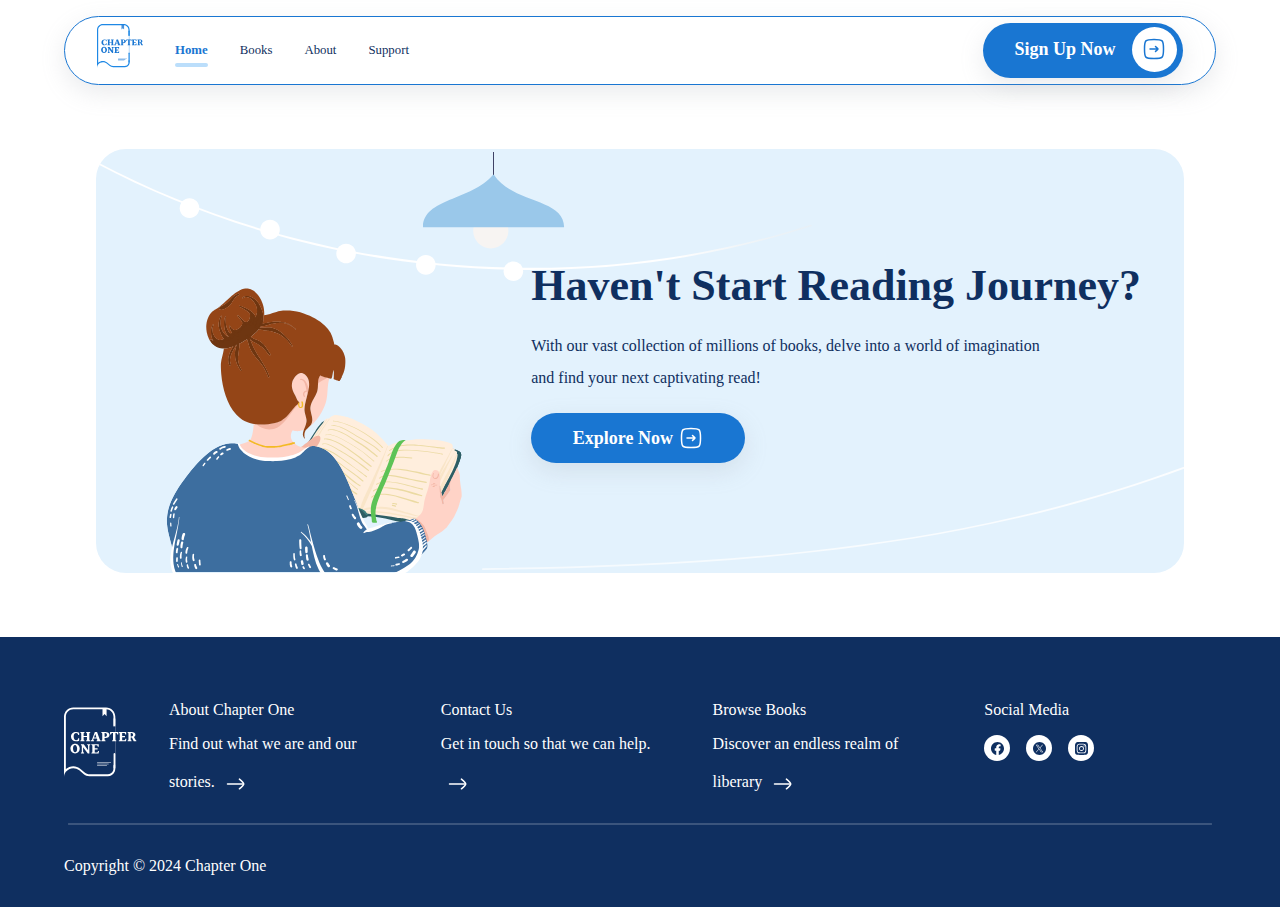
==== commit f630fd12: "product page done" ====
--- a/index.html
+++ b/index.html
@@ -30,13 +30,13 @@
                     <a href="" class="active-link">Home</a>
                 </li>
                 <li>
-                    <a href="">Browse Books</a>
+                    <a href="">Books</a>
                 </li>
                 <li>
                     <a href="">About</a>
                 </li>
                 <li>
-                    <a href="">Customer Support</a>
+                    <a href="">Support</a>
                 </li>
             </ul>
         </div>
@@ -46,6 +46,28 @@
                 <img src="./images/outlined arrow.svg" alt="outlined arrow icon">
             </div>
         </a>
+        <div class="mobile-header">
+            <a href="/index.html">
+                <img width="46px" src="./images/Logo.svg" alt="logo image">
+            </a>
+            <button>
+                <img src="./images/burger.svg" alt="burger image">
+            </button>
+            <ul>
+                <li>
+                    <a href="" class="active-link">Home</a>
+                </li>
+                <li>
+                    <a href="">Books</a>
+                </li>
+                <li>
+                    <a href="">About</a>
+                </li>
+                <li>
+                    <a href="">Support</a>
+                </li>
+            </ul>
+        </div>
     </header>
 
     <!-- Main -->
@@ -77,592 +99,6 @@
             </div>
 
         </section> -->
-
-        <!-- Services Section -->
-        <section class="unique-services">
-            <!-- Heading & Subtitle -->
-            <div class="heading">
-                <h2 class="title">Unique and Quality <br> Services</h2>
-            </div>
-            <div class="services">
-                <!-- service 1 -->
-                <div>
-                    <img width="80px" src="./images/express delivering.svg" alt="express delivery image">
-                    <div class="text">
-                        <span class="title">Express Delivery</span>
-                        <p>
-                            Offer various options for the delivery,
-                            starting from <span class="hightlight-3">5 days to same-day or nex day.</span>
-                        </p>
-                    </div>
-                </div>
-                <!-- service 2 -->
-                <div>
-                    <img width="80px" src="./images/book choices.svg" alt="express delivery image">
-                    <div class="text">
-                        <span class="title">Extensive Book Choices</span>
-                        <p>
-                            Explore
-                            <span class="hightlight-3"> over 100 vairous genre books </span>
-                            with new books added everyday.
-                        </p>
-                    </div>
-                </div>
-                <!-- service 3 -->
-                <div>
-                    <img width="80px" src="./images/customer support.svg" alt="express delivery image">
-                    <div class="text">
-                        <span class="title">Instant Customer Support</span>
-                        <p>
-                            Eager to help all your needs with
-                            <span class="hightlight-3">
-                                friendly and helpful
-                            </span>
-                            support.
-                        </p>
-                    </div>
-                </div>
-            </div>
-        </section>
-
-
-        <!-- Trending Section -->
-        <section class="trending">
-
-            <!-- Heading & Subtitle -->
-            <div class="heading">
-                <h2 class="title">Trending</h2>
-                <p class="subtitle">
-                    Quick look at the hottest books that everyone talks about.
-
-                    Explore the jungle of popular books and
-                    <span class="hightlight-3">
-                        find books that attract you.
-                    </span>
-
-                </p>
-
-            </div>
-
-            <!-- Trending Book List -->
-            <div class="trending-books-list">
-
-                <!-- Trending Book Card -->
-                <div class="tb-cards">
-                    <!-- Card Header -->
-                    <div class="header">
-                        <div class="titles_prices">
-
-                            <!-- Dummy block -->
-                            <div class="dummy-block">
-                                <a href="#">
-                                    <h4>Atomic Habits</h4>
-                                </a>
-                            </div>
-
-                            <!-- Title and Price List -->
-                            <a class="slide-up" href="#" id="tb-title-1" style="--slideYValue: 60px">
-                                <h4>Atomic Habits</h4>
-                                <span>£18.99</span>
-
-                            </a>
-                            <a class="slide-down" href="#" id="tb-title-2" style="--slideYValue: 60px">
-                                <h4>Psychology of Money</h4>
-                                <span>£15.99</span>
-
-                            </a>
-                            <a class="slide-down" href="#" id="tb-title-3" style="--slideYValue: 60px">
-                                <h4>Talking at Night</h4>
-                                <span>£19.99</span>
-                            </a>
-                        </div>
-                    </div>
-
-                    <!-- Card Body -->
-                    <div class="body">
-                        <!-- Dummy block -->
-                        <div class="dummy-block three-line-truncate">
-                            Atomic Habits by James Clear is packed with
-                            powerful and practical advice on how to form good
-                            habits and break bad ones. In the book, Clear outlines....
-                        </div>
-
-                        <!-- Book Brief Description List  -->
-                        <p class="three-line-truncate slide-up" id="tb-body-1" style="--slideYValue: 100px">
-                            <a href="" id="trending-view-detail-1">
-                                <button class="btn-style-2">
-
-                                    View Detail
-
-                                    <svg width="24" height="24" viewBox="0 0 24 24" fill="none"
-                                        xmlns="http://www.w3.org/2000/svg">
-                                        <path
-                                            d="M16 12H8M16 12C16 11.2998 14.0057 9.99153 13.5 9.5M16 12C16 12.7002 14.0057 14.0085 13.5 14.5"
-                                            stroke="#0F2F60" stroke-width="1.5" stroke-linecap="round"
-                                            stroke-linejoin="round" />
-                                        <path
-                                            d="M21.5 12C21.5 7.52166 21.5 5.28249 20.1088 3.89124C18.7175 2.5 16.4783 2.5 12 2.5C7.5217 2.5 5.2825 2.5 3.8912 3.89124C2.5 5.28249 2.5 7.52166 2.5 12C2.5 16.4783 2.5 18.7175 3.8912 20.1088C5.2825 21.5 7.5217 21.5 12 21.5C16.4783 21.5 18.7175 21.5 20.1088 20.1088C21.5 18.7175 21.5 16.4783 21.5 12Z"
-                                            stroke="#0F2F60" stroke-width="1.5" />
-                                    </svg>
-                                </button>
-                            </a>
-                            Atomic Habits by James Clear is packed with
-                            powerful and practical advice on how to form good
-                            habits and break bad ones. In the book, Clear outlines
-                            sllksfklfksljksfklfklsfsklfklsfjklfjksjfklsjsklfjsfk
-                        </p>
-
-                        <p class="three-line-truncate slide-down" id="tb-body-2" style="--slideYValue: 100px">
-                            Money―investing, personal finance, and business decisions―is typically
-                            taught as a math-based field, where data and formulas tell us
-                            exactly what to do. But in the real world...
-                        </p>
-
-                        <p class="three-line-truncate slide-down" id="tb-body-3" style="--slideYValue: 100px">
-                            A gorgeous novel that effortlessly nails the both the exhilarating rush
-                            and trepidation of first love, Daverley's debut charts the burgeoning
-                            romance between Will and Rosie...
-                        </p>
-                    </div>
-
-                    <!-- Card Footer -->
-                    <div class="footer">
-                        <!-- Dummy block -->
-                        <div class="dummy-block">
-                            <a>
-                                <button>Add To Cart</button>
-                            </a>
-                            <a>
-                                <button>
-                                    View Detail
-                                    <svg width="24" height="24" viewBox="0 0 24 24" fill="none"
-                                        xmlns="http://www.w3.org/2000/svg">
-                                        <path
-                                            d="M16 12H8M16 12C16 11.2998 14.0057 9.99153 13.5 9.5M16 12C16 12.7002 14.0057 14.0085 13.5 14.5"
-                                            stroke="#1976D2" stroke-width="1.5" stroke-linecap="round"
-                                            stroke-linejoin="round" />
-                                        <path
-                                            d="M21.5 12C21.5 7.52166 21.5 5.28249 20.1088 3.89124C18.7175 2.5 16.4783 2.5 12 2.5C7.5217 2.5 5.2825 2.5 3.8912 3.89124C2.5 5.28249 2.5 7.52166 2.5 12C2.5 16.4783 2.5 18.7175 3.8912 20.1088C5.2825 21.5 7.5217 21.5 12 21.5C16.4783 21.5 18.7175 21.5 20.1088 20.1088C21.5 18.7175 21.5 16.4783 21.5 12Z"
-                                            stroke="#1976D2" stroke-width="1.5" />
-                                    </svg>
-                                </button>
-                            </a>
-
-                        </div>
-
-                        <!-- CTA Buttons -->
-                        <div class="cta-btns slide-up" id="tb-cta-btn-1" style="--slideYValue: 60px">
-                            <a href="" id="trending-add-btn-1">
-                                <button class="btn-style-1">Add To Cart</button>
-                            </a>
-                            <a href="" id="trending-view-detail-1">
-                                <button class="btn-style-2">
-
-                                    View Detail
-
-                                    <svg width="24" height="24" viewBox="0 0 24 24" fill="none"
-                                        xmlns="http://www.w3.org/2000/svg">
-                                        <path
-                                            d="M16 12H8M16 12C16 11.2998 14.0057 9.99153 13.5 9.5M16 12C16 12.7002 14.0057 14.0085 13.5 14.5"
-                                            stroke="#0F2F60" stroke-width="1.5" stroke-linecap="round"
-                                            stroke-linejoin="round" />
-                                        <path
-                                            d="M21.5 12C21.5 7.52166 21.5 5.28249 20.1088 3.89124C18.7175 2.5 16.4783 2.5 12 2.5C7.5217 2.5 5.2825 2.5 3.8912 3.89124C2.5 5.28249 2.5 7.52166 2.5 12C2.5 16.4783 2.5 18.7175 3.8912 20.1088C5.2825 21.5 7.5217 21.5 12 21.5C16.4783 21.5 18.7175 21.5 20.1088 20.1088C21.5 18.7175 21.5 16.4783 21.5 12Z"
-                                            stroke="#0F2F60" stroke-width="1.5" />
-                                    </svg>
-                                </button>
-                            </a>
-                        </div>
-
-                        <div class="cta-btns slide-down" id="tb-cta-btn-2" style="--slideYValue: 60px">
-                            <a href="" id="trending-add-btn-2">
-                                <button>Add To Cart</button>
-                            </a>
-                            <a href="" id="trending-view-detail-2">
-                                <button>
-                                    View Detail
-                                    <svg width="24" height="24" viewBox="0 0 24 24" fill="none"
-                                        xmlns="http://www.w3.org/2000/svg">
-                                        <path
-                                            d="M16 12H8M16 12C16 11.2998 14.0057 9.99153 13.5 9.5M16 12C16 12.7002 14.0057 14.0085 13.5 14.5"
-                                            stroke="#0F2F60" stroke-width="1.5" stroke-linecap="round"
-                                            stroke-linejoin="round" />
-                                        <path
-                                            d="M21.5 12C21.5 7.52166 21.5 5.28249 20.1088 3.89124C18.7175 2.5 16.4783 2.5 12 2.5C7.5217 2.5 5.2825 2.5 3.8912 3.89124C2.5 5.28249 2.5 7.52166 2.5 12C2.5 16.4783 2.5 18.7175 3.8912 20.1088C5.2825 21.5 7.5217 21.5 12 21.5C16.4783 21.5 18.7175 21.5 20.1088 20.1088C21.5 18.7175 21.5 16.4783 21.5 12Z"
-                                            stroke="#0F2F60" stroke-width="1.5" />
-                                    </svg>
-                                </button>
-                            </a>
-
-                        </div>
-
-                        <div class="cta-btns slide-down" id="tb-cta-btn-3" style="--slideYValue: 60px">
-                            <a href="" id="trending-add-btn-2">
-                                <button>Add To Cart</button>
-                            </a>
-                            <a href="" id="trending-view-detail-2">
-                                <button>
-                                    View Detail
-                                    <svg width="24" height="24" viewBox="0 0 24 24" fill="none"
-                                        xmlns="http://www.w3.org/2000/svg">
-                                        <path
-                                            d="M16 12H8M16 12C16 11.2998 14.0057 9.99153 13.5 9.5M16 12C16 12.7002 14.0057 14.0085 13.5 14.5"
-                                            stroke="#0F2F60" stroke-width="1.5" stroke-linecap="round"
-                                            stroke-linejoin="round" />
-                                        <path
-                                            d="M21.5 12C21.5 7.52166 21.5 5.28249 20.1088 3.89124C18.7175 2.5 16.4783 2.5 12 2.5C7.5217 2.5 5.2825 2.5 3.8912 3.89124C2.5 5.28249 2.5 7.52166 2.5 12C2.5 16.4783 2.5 18.7175 3.8912 20.1088C5.2825 21.5 7.5217 21.5 12 21.5C16.4783 21.5 18.7175 21.5 20.1088 20.1088C21.5 18.7175 21.5 16.4783 21.5 12Z"
-                                            stroke="#0F2F60" stroke-width="1.5" />
-                                    </svg>
-                                </button>
-                            </a>
-
-                        </div>
-                    </div>
-
-                    <!-- Card Footer -->
-                    <div class="control">
-                        <button class="arrow">
-                            <svg width="16" height="16" viewBox="0 0 16 16" fill="none"
-                                xmlns="http://www.w3.org/2000/svg">
-                                <path d="M12.3333 8L3.99992 8" stroke="#1976D2" stroke-width="2"
-                                    stroke-linecap="round" />
-                                <path
-                                    d="M7.6665 3.66699L3.61601 7.71748C3.4598 7.87369 3.4598 8.12696 3.61601 8.28317L7.6665 12.3337"
-                                    stroke="#1976D2" stroke-width="2" stroke-linecap="round" />
-                            </svg>
-
-                        </button>
-                        <button class="arrow" id="move-right">
-                            <svg width="16" height="16" viewBox="0 0 16 16" fill="none"
-                                xmlns="http://www.w3.org/2000/svg">
-                                <path d="M3.66675 8L12.0001 8" stroke="#1976D2" stroke-width="2"
-                                    stroke-linecap="round" />
-                                <path
-                                    d="M8.3335 3.66699L12.384 7.71748C12.5402 7.87369 12.5402 8.12696 12.384 8.28317L8.3335 12.3337"
-                                    stroke="#1976D2" stroke-width="2" stroke-linecap="round" />
-                            </svg>
-
-
-                        </button>
-                    </div>
-                </div>
-
-                <!-- Trending Books Slider -->
-                <div class="trending-books-slider" id="trending-books-slider">
-
-                    <!-- Trending Books Slides -->
-                    <div class="trending-books-slide" id="trending-book-1">
-                        <!-- Book -->
-                        <div class="book-style-1 book-rotate">
-                            <div class="bg-circle"></div>
-
-                            <div class="book-cover">
-                                <img width="100%" height="100%" src="./images/atomic_habits.jpeg" alt="">
-                            </div>
-
-                            <div class="book-middle">
-                                <div class="white-pages"></div>
-                            </div>
-                        </div>
-                    </div>
-
-                    <div class="trending-books-slide" id="trending-book-2">
-                        <!-- Book -->
-                        <div class="book-style-1">
-                            <div class="bg-circle"></div>
-
-                            <div class="book-cover">
-                                <!-- <img width="100%" height="100%" src="./images/atomic_habits.jpeg" alt=""> -->
-                            </div>
-                            <div class="book-middle">
-                                <div class="white-pages"></div>
-                            </div>
-                        </div>
-                    </div>
-
-                    <div class="trending-books-slide" id="trending-book-3">
-                        <!-- Book -->
-                        <div class="book-style-1">
-                            <div class="bg-circle"></div>
-
-                            <div class="book-cover">
-                                <!-- <img width="100%" height="100%" src="./images/atomic_habits.jpeg" alt=""> -->
-                            </div>
-                            <div class="book-middle">
-                                <div class="white-pages"></div>
-                            </div>
-                        </div>
-                    </div>
-                </div>
-
-            </div>
-
-        </section>
-
-        <!-- Best Selection Section -->
-        <section class="best-selection">
-            <!-- Heading & Subtitle -->
-            <div class="heading">
-                <h2 class="title">Best Fiction Books</h2>
-                <p class="subtitle-2">
-                    Hover the mouse over the wordsfollowed Best to see
-                    best books
-                    <span class="hightlight-3">
-                        categorized by famous genres and.
-                    </span>
-
-                </p>
-                <div class="control">
-                    <button class="arrow">
-                        <svg width="16" height="16" viewBox="0 0 16 16" fill="none" xmlns="http://www.w3.org/2000/svg">
-                            <path d="M12.3333 8L3.99992 8" stroke="#1976D2" stroke-width="2" stroke-linecap="round" />
-                            <path
-                                d="M7.6665 3.66699L3.61601 7.71748C3.4598 7.87369 3.4598 8.12696 3.61601 8.28317L7.6665 12.3337"
-                                stroke="#1976D2" stroke-width="2" stroke-linecap="round" />
-                        </svg>
-
-                    </button>
-                    <button class="arrow" id="move-right">
-                        <svg width="16" height="16" viewBox="0 0 16 16" fill="none" xmlns="http://www.w3.org/2000/svg">
-                            <path d="M3.66675 8L12.0001 8" stroke="#1976D2" stroke-width="2" stroke-linecap="round" />
-                            <path
-                                d="M8.3335 3.66699L12.384 7.71748C12.5402 7.87369 12.5402 8.12696 12.384 8.28317L8.3335 12.3337"
-                                stroke="#1976D2" stroke-width="2" stroke-linecap="round" />
-                        </svg>
-
-
-                    </button>
-                </div>
-            </div>
-            <!-- Slider Wrapper -->
-            <div class="bf-slider">
-                <!-- Best Fiction Slide -->
-                <div class="slide">
-                    <!-- Book -->
-                    <div class="book-style-2">
-                        <div class="bg-circle"></div>
-
-                        <div class="book-cover">
-                            <img width="100%" height="100%" src="./images/atomic_habits.jpeg" alt="">
-                        </div>
-
-                        <div class="book-middle">
-                            <div class="white-pages"></div>
-                        </div>
-                    </div>
-                    <div class="book-info">
-                        <p>Atomic Habits</p>
-                        <span>£18.99</span>
-                        <button>Add To Cart</button>
-                        <a href="">
-                            <button class="btn-style-2">
-                                View Detail
-                                <img src="./images/link-out.svg" alt="">
-                            </button>
-                        </a>
-                    </div>
-
-
-                </div>
-
-                <div class="slide">
-                    <!-- Book -->
-                    <div class="book-style-2">
-                        <div class="bg-circle"></div>
-
-                        <div class="book-cover">
-                            <img width="100%" height="100%" src="./images/atomic_habits.jpeg" alt="">
-                        </div>
-
-                        <div class="book-middle">
-                            <div class="white-pages"></div>
-                        </div>
-                    </div>
-                    <div class="book-info">
-                        <p>Atomic Habits</p>
-                        <span>£18.99</span>
-                        <button>Add To Cart</button>
-                        <a href="">
-                            <button class="btn-style-2">
-                                View Detail
-                                <img src="./images/link-out.svg" alt="">
-                            </button>
-                        </a>
-                    </div>
-
-
-                </div>
-
-                <div class="slide">
-                    <!-- Book -->
-                    <div class="book-style-2">
-                        <div class="bg-circle"></div>
-
-                        <div class="book-cover">
-                            <img width="100%" height="100%" src="./images/atomic_habits.jpeg" alt="">
-                        </div>
-
-                        <div class="book-middle">
-                            <div class="white-pages"></div>
-                        </div>
-                    </div>
-                    <div class="book-info">
-                        <p>Atomic Habits</p>
-                        <span>£18.99</span>
-                        <button>Add To Cart</button>
-                        <a href="">
-                            <button class="btn-style-2">
-                                View Detail
-                                <img src="./images/link-out.svg" alt="">
-                            </button>
-                        </a>
-                    </div>
-                </div>
-
-                <div class="slide">
-                    <!-- Book -->
-                    <div class="book-style-2">
-                        <div class="bg-circle"></div>
-
-                        <div class="book-cover">
-                            <img width="100%" height="100%" src="./images/atomic_habits.jpeg" alt="">
-                        </div>
-
-                        <div class="book-middle">
-                            <div class="white-pages"></div>
-                        </div>
-                    </div>
-                    <div class="book-info">
-                        <p>Atomic Habits</p>
-                        <span>£18.99</span>
-                        <button>Add To Cart</button>
-                        <a href="">
-                            <button class="btn-style-2">
-                                View Detail
-                                <img src="./images/link-out.svg" alt="">
-                            </button>
-                        </a>
-                    </div>
-
-
-                </div>
-
-                <div class="slide">
-                    <!-- Book -->
-                    <div class="book-style-2">
-                        <div class="bg-circle"></div>
-
-                        <div class="book-cover">
-                            <img width="100%" height="100%" src="./images/atomic_habits.jpeg" alt="">
-                        </div>
-
-                        <div class="book-middle">
-                            <div class="white-pages"></div>
-                        </div>
-                    </div>
-                    <div class="book-info">
-                        <p>Atomic Habits</p>
-                        <span>£18.99</span>
-                        <button>Add To Cart</button>
-                        <a href="">
-                            <button class="btn-style-2">
-                                View Detail
-                                <img src="./images/link-out.svg" alt="">
-                            </button>
-                        </a>
-                    </div>
-
-
-                </div>
-
-            </div>
-
-        </section>
-
-        <!-- Favorite Genre -->
-        <section class="favorite-genre">
-            <div class="book-shelf">
-                <img width="400px" src="./images/Book Shelf.svg" alt="book shelf svg">
-            </div>
-            <div class="popular-genre heading">
-                <h2>People's Favorite Genres</h2>
-                <p class="subtitle-2">
-                    Quick look at the hottest genres for everyone.
-                    Explore the jungle of popular books and
-                    <span class="hightlight-3">
-                        find books that
-                        attract you.
-                    </span>
-                </p>
-                <a href="">
-                    <button class="btn-style-3">
-                        Explore Now
-                        <img src="./images/outlined arrow white.svg" alt="">
-                    </button>
-                </a>
-            </div>
-
-        </section>
-
-        <!-- Review section  -->
-        <section class="review">
-            <div class="heading">
-                <h2 class="title">Lovely Customers' Voice</h2>
-                <p class="subtitle-2">
-                    Customer’s
-                    <span class="hightlight-3">reviews</span>
-                    about books they purchased and
-                    <span class="hightlight-3">experiences</span>
-                    from our services.
-                </p>
-            </div>
-            <div class="customer-review">
-                <div class="review-slider">
-                    <div class="slide">
-                        <div class="review-book">
-                            <img src="./images/review book.svg" alt="">
-                            <div>
-                                <p>Reviewed By John</p>
-                                <span>
-                                    04/02/2023
-                                </span>
-                            </div>
-                        </div>
-                        <div class="review-card">
-                            <img width="100px" src="./images/4-review.svg" alt="review image">
-                            <p class="summarize">Excellent Service, Instant Delivery</p>
-                            <p class="message">
-                                Books’ quality is too good and delivery is so fast.
-                                Easy to browse and navigate. Love this beautiful
-                                website as well.
-                            </p>
-                        </div>
-                    </div>
-                </div>
-                <div class="control">
-                    <button class="arrow">
-                        <svg width="16" height="16" viewBox="0 0 16 16" fill="none" xmlns="http://www.w3.org/2000/svg">
-                            <path d="M12.3333 8L3.99992 8" stroke="#1976D2" stroke-width="2" stroke-linecap="round" />
-                            <path
-                                d="M7.6665 3.66699L3.61601 7.71748C3.4598 7.87369 3.4598 8.12696 3.61601 8.28317L7.6665 12.3337"
-                                stroke="#1976D2" stroke-width="2" stroke-linecap="round" />
-                        </svg>
-
-                    </button>
-                    <button class="arrow" id="move-right">
-                        <svg width="16" height="16" viewBox="0 0 16 16" fill="none" xmlns="http://www.w3.org/2000/svg">
-                            <path d="M3.66675 8L12.0001 8" stroke="#1976D2" stroke-width="2" stroke-linecap="round" />
-                            <path
-                                d="M8.3335 3.66699L12.384 7.71748C12.5402 7.87369 12.5402 8.12696 12.384 8.28317L8.3335 12.3337"
-                                stroke="#1976D2" stroke-width="2" stroke-linecap="round" />
-                        </svg>
-
-
-                    </button>
-                </div>
-            </div>
-
-        </section>
 
         <!-- reading journey section -->
         <section class="reading-journey">
@@ -688,67 +124,70 @@
             </div>
 
         </section>
+
+
+
     </main>
 
     <!-- Footer -->
     <footer>
         <div class="links">
-            <img src="./images/logo-2.svg" alt="logo 2 svg">
-            <a href="">
-                About Chapter One
-                <span>
-                    Find out what we are and
-                    </br>
-                    our stories.
-                    <svg width="34" height="34" viewBox="0 0 34 34" fill="none" xmlns="http://www.w3.org/2000/svg">
-                        <path d="M24.0416 16.9706H8.48525" stroke="white" stroke-width="1.5" stroke-linecap="round" />
-                        <path
-                            d="M20.4131 12.1135C20.4131 12.1135 24.7324 15.7612 24.7324 16.9703C24.7324 18.1793 20.413 21.827 20.413 21.827"
-                            stroke="white" stroke-width="1.5" stroke-linecap="round" stroke-linejoin="round" />
-                    </svg>
-                </span>
-            </a>
-            <a href="">
-                Contact Us
-                <span>
-                    Need anything? Get in touch
-                    </br>
-                    so that we can help.
-                    <svg width="34" height="34" viewBox="0 0 34 34" fill="none" xmlns="http://www.w3.org/2000/svg">
-                        <path d="M24.0416 16.9706H8.48525" stroke="white" stroke-width="1.5" stroke-linecap="round" />
-                        <path
-                            d="M20.4131 12.1135C20.4131 12.1135 24.7324 15.7612 24.7324 16.9703C24.7324 18.1793 20.413 21.827 20.413 21.827"
-                            stroke="white" stroke-width="1.5" stroke-linecap="round" stroke-linejoin="round" />
-                    </svg>
-                </span>
-
-            </a>
-            <a href="">
-                Browse Books
-                <span>
-                    Discover an endless realm of liberary
-                    <br>
-                    adventures
-                    <svg width="34" height="34" viewBox="0 0 34 34" fill="none" xmlns="http://www.w3.org/2000/svg">
-                        <path d="M24.0416 16.9706H8.48525" stroke="white" stroke-width="1.5" stroke-linecap="round" />
-                        <path
-                            d="M20.4131 12.1135C20.4131 12.1135 24.7324 15.7612 24.7324 16.9703C24.7324 18.1793 20.413 21.827 20.413 21.827"
-                            stroke="white" stroke-width="1.5" stroke-linecap="round" stroke-linejoin="round" />
-                    </svg>
-                </span>
-            </a>
-            <div class="social-media">
-                <p>Social Media</p>
-                <div class="icons">
-                    <a>
-                        <img src="./images/facebook.svg" alt="facebook svg">
-                    </a>
-                    <a>
-                        <img src="./images/x.svg" alt="facebook svg">
-                    </a>
-                    <a>
-                        <img src="./images/instagram.svg" alt="facebook svg">
-                    </a>
+            <img width="80px" src="./images/logo-2.svg" alt="logo 2 svg">
+            <div>
+                <a href="">
+                    About Chapter One
+                    <span>
+                        Find out what we are and
+                        our stories.
+                        <svg width="34" height="34" viewBox="0 0 34 34" fill="none" xmlns="http://www.w3.org/2000/svg">
+                            <path d="M24.0416 16.9706H8.48525" stroke="white" stroke-width="1.5"
+                                stroke-linecap="round" />
+                            <path
+                                d="M20.4131 12.1135C20.4131 12.1135 24.7324 15.7612 24.7324 16.9703C24.7324 18.1793 20.413 21.827 20.413 21.827"
+                                stroke="white" stroke-width="1.5" stroke-linecap="round" stroke-linejoin="round" />
+                        </svg>
+                    </span>
+                </a>
+                <a href="">
+                    Contact Us
+                    <span>
+                        Get in touch so that we can help.
+                        <svg width="34" height="34" viewBox="0 0 34 34" fill="none" xmlns="http://www.w3.org/2000/svg">
+                            <path d="M24.0416 16.9706H8.48525" stroke="white" stroke-width="1.5"
+                                stroke-linecap="round" />
+                            <path
+                                d="M20.4131 12.1135C20.4131 12.1135 24.7324 15.7612 24.7324 16.9703C24.7324 18.1793 20.413 21.827 20.413 21.827"
+                                stroke="white" stroke-width="1.5" stroke-linecap="round" stroke-linejoin="round" />
+                        </svg>
+                    </span>
+
+                </a>
+                <a href="">
+                    Browse Books
+                    <span>
+                        Discover an endless realm of liberary
+                        <svg width="34" height="34" viewBox="0 0 34 34" fill="none" xmlns="http://www.w3.org/2000/svg">
+                            <path d="M24.0416 16.9706H8.48525" stroke="white" stroke-width="1.5"
+                                stroke-linecap="round" />
+                            <path
+                                d="M20.4131 12.1135C20.4131 12.1135 24.7324 15.7612 24.7324 16.9703C24.7324 18.1793 20.413 21.827 20.413 21.827"
+                                stroke="white" stroke-width="1.5" stroke-linecap="round" stroke-linejoin="round" />
+                        </svg>
+                    </span>
+                </a>
+                <div class="social-media">
+                    <p>Social Media</p>
+                    <div class="icons">
+                        <a>
+                            <img src="./images/facebook.svg" alt="facebook svg">
+                        </a>
+                        <a>
+                            <img src="./images/x.svg" alt="facebook svg">
+                        </a>
+                        <a>
+                            <img src="./images/instagram.svg" alt="facebook svg">
+                        </a>
+                    </div>
                 </div>
             </div>
         </div>
@@ -757,6 +196,7 @@
             Copyright © 2024 Chapter One
         </p>
 
+
     </footer>
 
     <script src="./js/animation.js"></script>
--- a/css/global.css
+++ b/css/global.css
@@ -2,9 +2,12 @@
 body {
     font-family: 'Recia', serif;
     scroll-behavior: smooth;
+    max-width: 1512px;
     color: #0F2F60;
     font-weight: 500;
     font-size: 1rem;
+    margin: auto;
+    overflow: scroll;
   
 }
 h1,
@@ -57,6 +60,9 @@
     border-radius: 1000px;
     border: 1px solid #1976D2;
 
+}
+.mobile-header {
+    display: none;
 }
     header .logo-navlinks {
         display: flex;
@@ -82,7 +88,6 @@
                 header ul li a:hover,.active-link  {
                     color: #1976D2;
                     font-weight: 600;
-                    font-size: 1rem;
                 }
                 .active-link::after {
                     content: '';
@@ -139,11 +144,18 @@
 }
     footer .links {
         display: flex;
-        justify-content: space-between;
-        align-items: center;
         padding-top: 4rem;
-    }
-        footer .links > a {
+        gap: 2rem;
+    }
+        footer .links > div {
+            display: grid;
+            grid-template-columns: repeat(4, 1fr);
+            grid-template-rows: repeat(1, 1fr);
+            grid-column-gap: 40px;
+            grid-row-gap: 40px;
+            
+        }
+        footer .links > div > a {
             display: flex;
             flex-direction: column;
             gap: 1rem;
@@ -151,10 +163,10 @@
             transition: all 0.2s ease-in;
 
         }
-        footer .links > a:hover{
+        footer .links > div > a:hover{
             transform: scale(0.9);
         }
-            footer .links > a > span > svg {
+            footer .links > div > a > span > svg {
                 position: relative;
                 bottom: -14px;
             }
@@ -172,8 +184,8 @@
                 }
                     footer .social-media .icons a {
                         display: flex;
-                        width: 40px;
-                        height: 40px;
+                        width: 26px;
+                        height: 26px;
                         border-radius: 50%;
                         gap: 1rem;
                         background-color: #FFFFFF;
@@ -350,7 +362,7 @@
     transition: all 0.4s ease-in;
     background-color: azure;
     z-index: 2;
-    box-shadow: rgba(149, 157, 165, 0.2) 0px 8px 24px;
+    /* box-shadow: rgba(149, 157, 165, 0.2) 0px 8px 24px; */
     image-rendering: smooth;
 
 }
@@ -369,7 +381,7 @@
         .book-style-2>.book-middle>.white-pages {
             width: 30%;
             height: 100%;
-            background-color: #f1f1f1;
+            background-color: #ffffff;
             /* background-image: url("../images/book-middle.svg"); */
             background-repeat: no-repeat;
             background-size: cover;
@@ -415,16 +427,67 @@
         width: 210px;
         height: 210px;
     }
+    footer {
+        padding: 0rem 2rem;
+    }
+    
  
 }
 /* small screens like laptop */
 @media screen and (max-width: 1024px)  {
-    body{
-        width: 90%;
-    }
+    /* body{
+        width: 100%;
+    } */
+    header {
+    }
+        header ul{
+            gap: 1rem;
+        }
+        header .signup-btn {
+            padding: 0.4rem 1rem;
+            gap: 0.4rem;
+        }
+            header .signup-btn button {
+                font-size: 1rem;
+                padding: 0.2rem;
+            }
+            header .signup-btn .circle {
+                width: 40px;
+                height: 40px;
+            }
+
+        footer .links > div {
+            grid-template-columns: repeat(2, 1fr);
+            grid-template-rows: repeat(2, 1fr);
+        }
+        footer .links > div > a {
+            gap: 0rem;
+        }
 }
 /*  ipad, tablets */
 @media screen and (max-width: 768px)  {
+    header .logo-navlinks {
+        gap: 1rem;
+    }
+    header .signup-btn {
+        padding: 0.2rem 1rem;
+        gap: 0.4rem;
+        display: flex;
+        align-items: center;
+    }
+        header .signup-btn button {
+            font-size: 0.8rem;
+            padding: 0.2rem;
+        }
+        header .signup-btn .circle {
+            width: 30px;
+            height: 30px;
+        }
+            header .signup-btn .circle img {
+                width: 20px;
+                
+            }
+
     .subtitle {
         width: 90%;
     }
@@ -438,9 +501,40 @@
         .book-style-1 > .bg-circle {
             background-color: transparent;
         }
+    footer .links {
+        flex-direction: column;
+    }
+    footer .links > div {
+        grid-template-columns: repeat(1, 1fr);
+        grid-template-rows: repeat(1, 1fr);
+    }
+        footer .links > div > a {
+            border-bottom: 0.4px solid rgb(189, 189, 189);
+            padding-bottom: 1rem;
+        }
  
 }
 /* Mobile devices */
+@media screen and (max-width: 548px){
+    header {
+        display: block;
+        box-shadow: none;
+        border: none;
+        padding: 0;
+    }
+    header .logo-navlinks,header .signup-btn {
+       display: none;
+    }
+    .mobile-header {
+        display: flex;
+        align-items: center;
+        justify-content: space-between;
+    }
+    .mobile-header ul {
+        background-color: red;
+        display: none;
+    }
+}
 @media screen and (max-width: 480px) {
     h2{
         font-size: 2.75rem;
--- a/css/index.css
+++ b/css/index.css
@@ -370,6 +370,7 @@
   align-items: center;
   position: relative;
   border-radius: 30px;
+  overflow: hidden;
   /* background-image: url("../images/light.svg");
   background-position: contain;
   background-repeat: no-repeat; */
@@ -381,7 +382,7 @@
     width: 40%;
     position: absolute;
     bottom: -14px;
-    left: 100px;
+    left: 40px;
   }
   .reading-journey .text-info {
     margin-left: auto;
@@ -389,6 +390,8 @@
     display: flex;
     flex-direction: column;
     gap: 1.2rem;
+    position: relative;
+    z-index: 4;
   }
     .reading-journey .text-info > p {
       width: 80%;
@@ -418,6 +421,10 @@
   .trending-books-slider .trending-books-slide {
     width: 100%;
   }
+  .reading-journey .text-info > h3 {
+    font-size: 1rem;
+  }
+  
 }
 
 /* small screens like laptop */
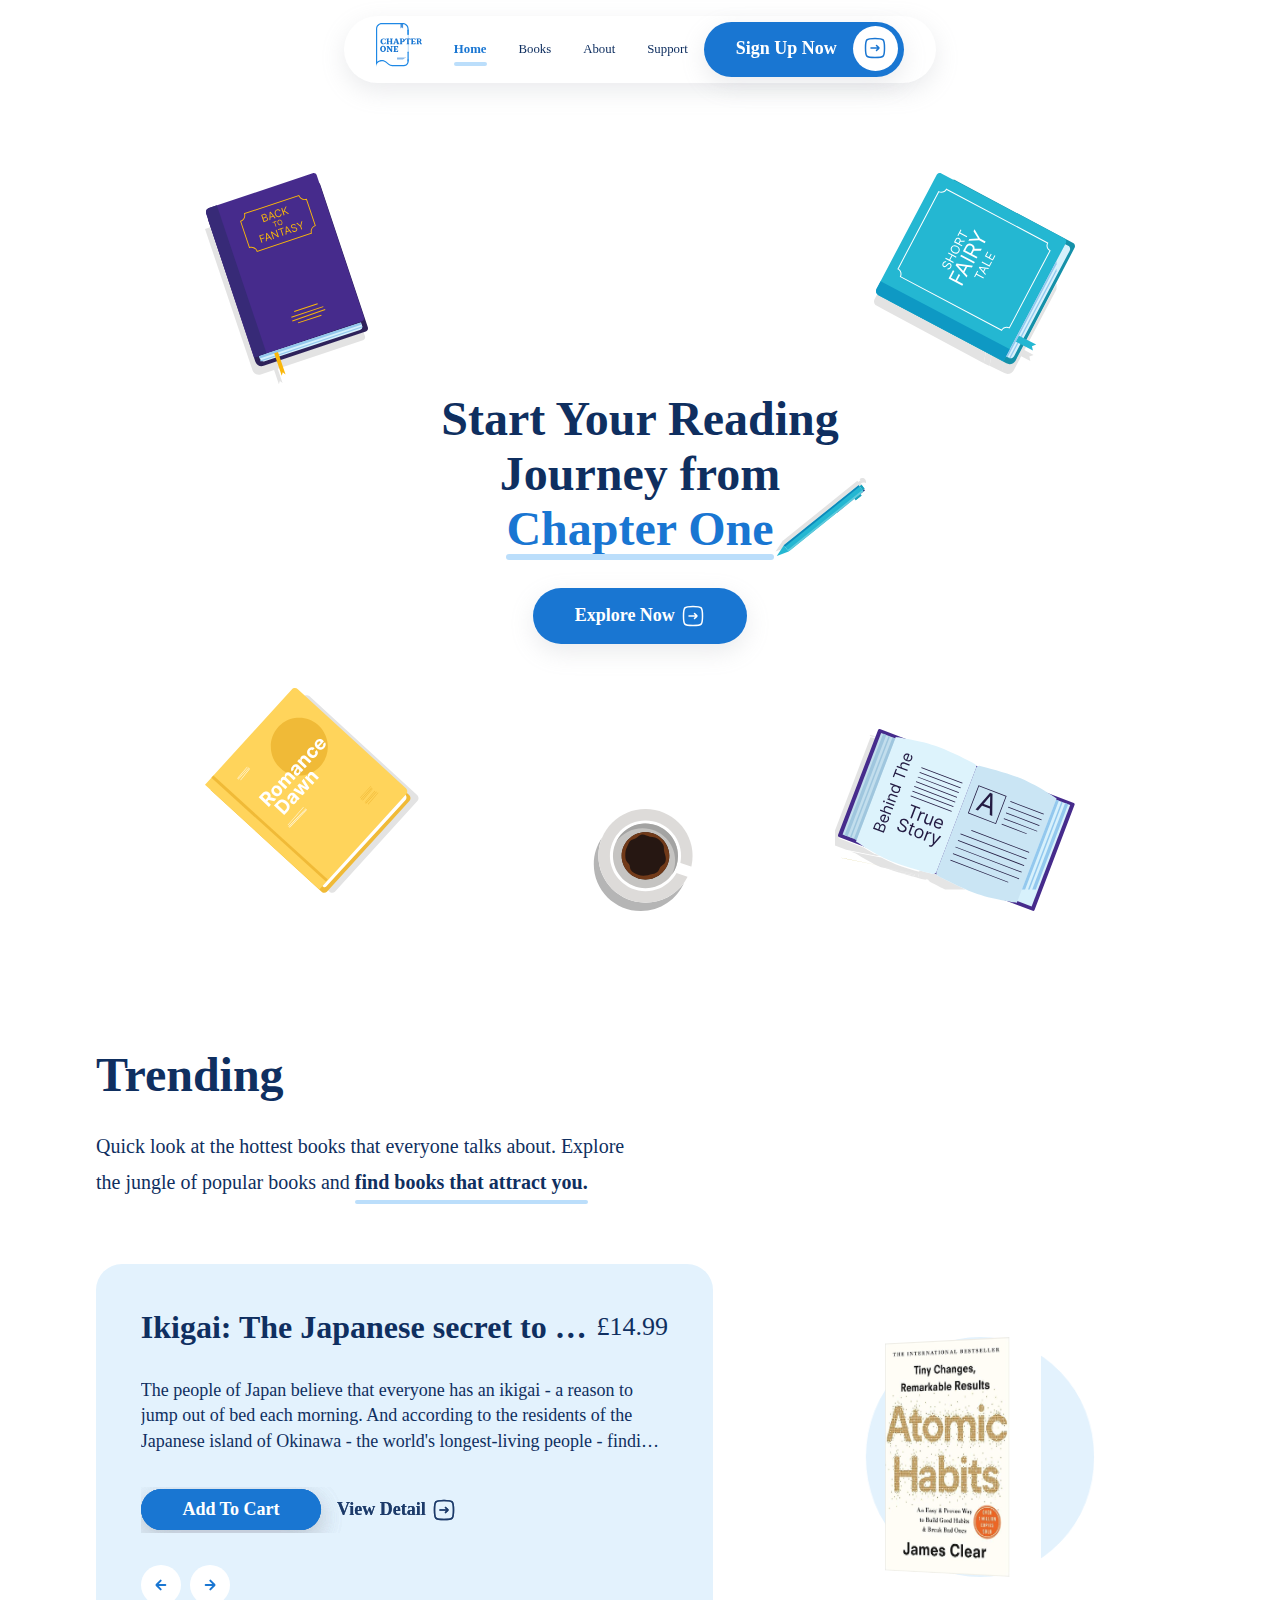
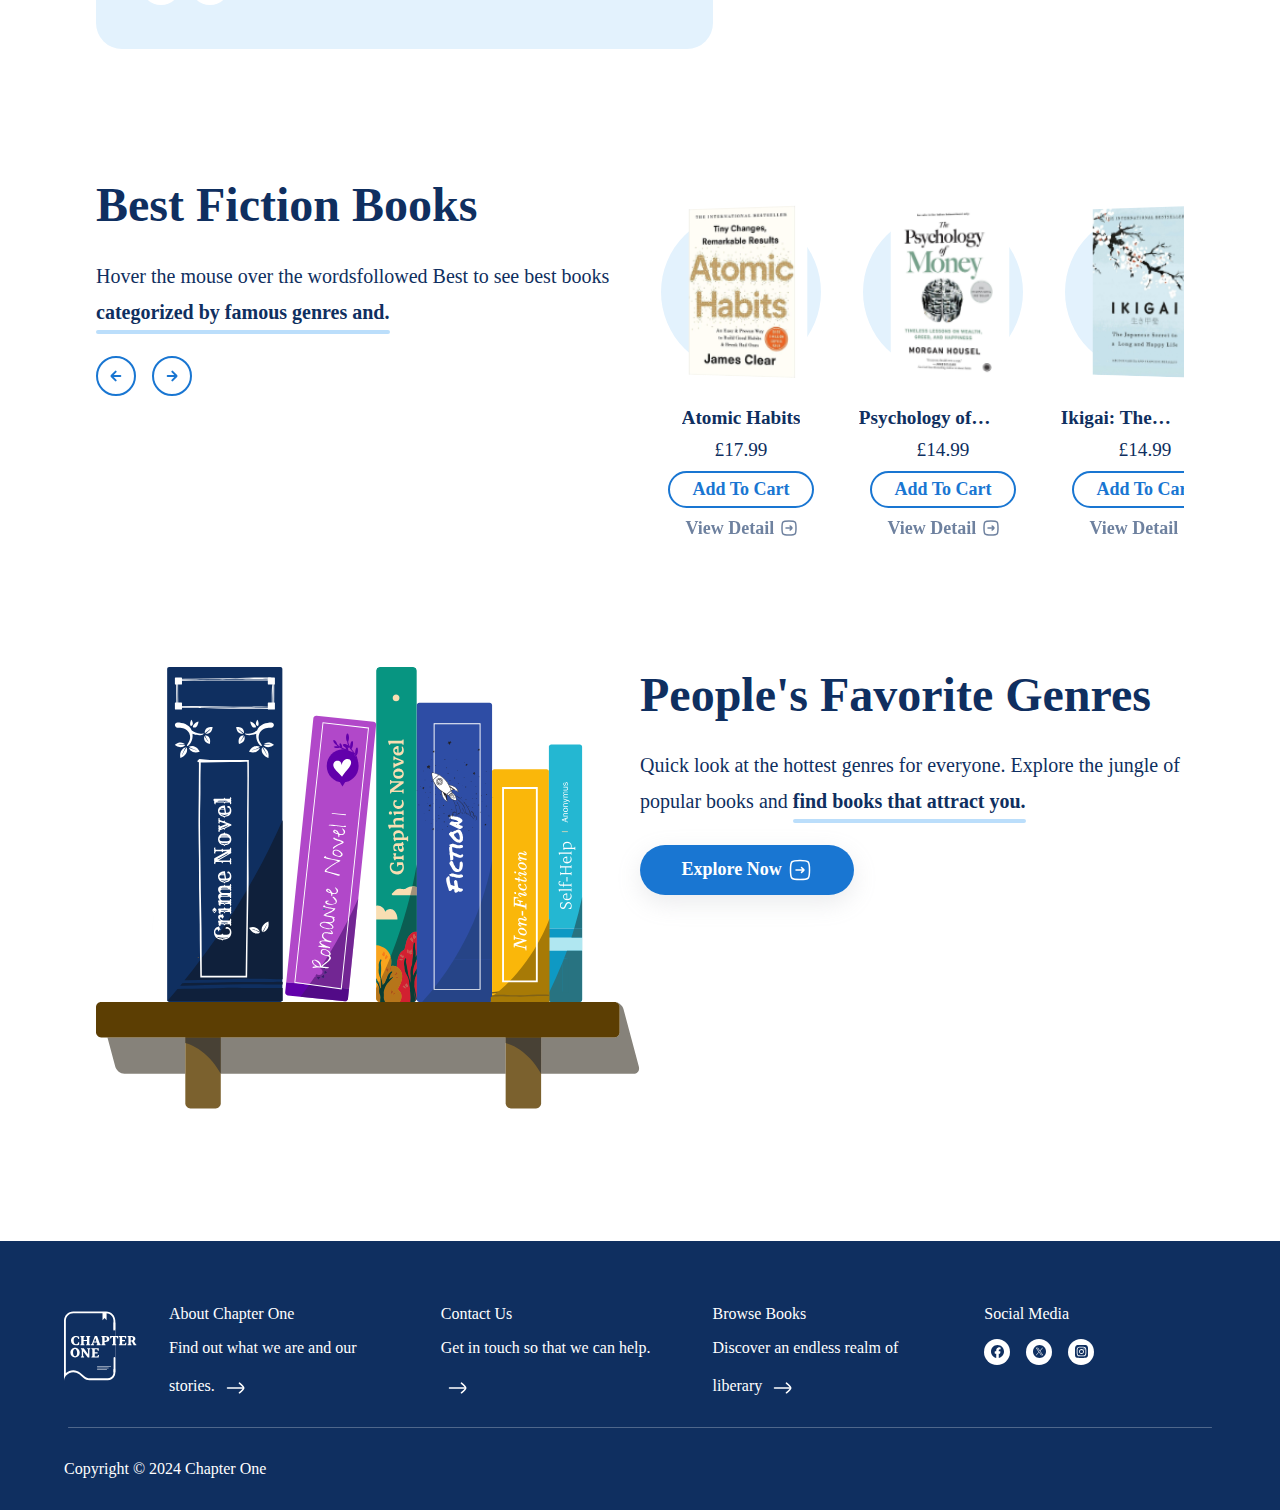
==== commit 4e08063d: "responsive (50% done)" ====
--- a/index.html
+++ b/index.html
@@ -27,20 +27,20 @@
             </a>
             <ul>
                 <li>
-                    <a href="" class="active-link">Home</a>
+                    <a href="./index.html" class="active-link">Home</a>
                 </li>
                 <li>
-                    <a href="">Books</a>
+                    <a href="./products.html">Books</a>
                 </li>
                 <li>
-                    <a href="">About</a>
+                    <a href="./about.html">About</a>
                 </li>
                 <li>
-                    <a href="">Support</a>
+                    <a href="./support.html">Support</a>
                 </li>
             </ul>
         </div>
-        <a href="./sign-up.html" class="signup-btn">
+        <a href="./login.html" class="signup-btn">
             <button>Sign Up Now</button>
             <div class="circle">
                 <img src="./images/outlined arrow.svg" alt="outlined arrow icon">
@@ -55,16 +55,16 @@
             </button>
             <ul>
                 <li>
-                    <a href="" class="active-link">Home</a>
+                    <a href="./index.html" class="active-link">Home</a>
                 </li>
                 <li>
-                    <a href="">Books</a>
+                    <a href="./products.html">Books</a>
                 </li>
                 <li>
-                    <a href="">About</a>
+                    <a href="./about.html">About</a>
                 </li>
                 <li>
-                    <a href="">Support</a>
+                    <a href="./support">Support</a>
                 </li>
             </ul>
         </div>
@@ -73,7 +73,7 @@
     <!-- Main -->
     <main>
         <!-- Hero Section -->
-        <!-- <section class="hero-section">
+        <section class="hero-section">
             <div>
                 <h1>
                     Start Your Reading </br>
@@ -82,7 +82,7 @@
                     <img id="pen" src="./images/pen.svg" alt="pen image">
 
                 </h1>
-                <a href="">
+                <a href="./products.html">
                     <button class="btn-style-3">
                         Explore Now
                         <img src="./images/outlined arrow white.svg" alt="">
@@ -95,33 +95,577 @@
                     <img id="true" src="./images/behind true story.svg" alt="behind true story image">
                     <img id="coffee" src="./images/coffee cup.svg" alt="coffee cup image">
                 </div>
-
             </div>
-
-        </section> -->
-
-        <!-- reading journey section -->
-        <section class="reading-journey">
-            <div>
-                <img class="light" src="./images/light.svg" alt="light svg">
-                <div class="girl-reading">
-                    <img src="./images/girl reading.svg" alt="girl reading svg">
+        </section>
+
+        <!-- Trending Section -->
+        <section class="trending">
+
+            <!-- Heading & Subtitle -->
+            <div class="heading">
+                <h2 class="title">Trending</h2>
+                <p class="subtitle">
+                    Quick look at the hottest books that everyone talks about.
+
+                    Explore the jungle of popular books and
+                    <span class="hightlight-3">
+                        find books that attract you.
+                    </span>
+
+                </p>
+
+            </div>
+
+            <!-- Trending Book List -->
+            <div class="trending-books-list">
+
+                <!-- Trending Book Card -->
+                <div class="tb-cards">
+                    <!-- Card Header -->
+                    <div class="header">
+                        <div class="titles_prices">
+
+                            <!-- Dummy block -->
+                            <div class="dummy-block">
+                                <a href="#">
+                                    <h4>Atomic Habits</h4>
+                                </a>
+                            </div>
+
+                            <!-- Title and Price List -->
+                            <a class="slide-up" href="#" id="tb-title-1" style="--slideYValue: 60px">
+                                <h4>Atomic Habits</h4>
+                                <span>£17.99</span>
+
+                            </a>
+                            <a class="slide-down" href="#" id="tb-title-2" style="--slideYValue: 60px">
+                                <h4>Psychology of Money</h4>
+                                <span>£14.99</span>
+
+                            </a>
+                            <a class="slide-down" href="#" id="tb-title-3" style="--slideYValue: 60px">
+                                <h4>Ikigai: The Japanese secret to a long and happy life</h4>
+                                <span>£14.99</span>
+                            </a>
+                        </div>
+                    </div>
+
+                    <!-- Card Body -->
+                    <div class="body">
+                        <!-- Dummy block -->
+                        <div class="dummy-block three-line-truncate">
+                            Atomic Habits by James Clear is packed with
+                            powerful and practical advice on how to form good
+                            habits and break bad ones. In the book, Clear outlines....
+                        </div>
+
+                        <!-- Book Brief Description List  -->
+                        <p class="three-line-truncate slide-up" id="tb-body-1" style="--slideYValue: 100px">
+                            <a href="" id="trending-view-detail-1">
+                                <button class="btn-style-2">
+
+                                    View Detail
+
+                                    <svg width="24" height="24" viewBox="0 0 24 24" fill="none"
+                                        xmlns="http://www.w3.org/2000/svg">
+                                        <path
+                                            d="M16 12H8M16 12C16 11.2998 14.0057 9.99153 13.5 9.5M16 12C16 12.7002 14.0057 14.0085 13.5 14.5"
+                                            stroke="#0F2F60" stroke-width="1.5" stroke-linecap="round"
+                                            stroke-linejoin="round" />
+                                        <path
+                                            d="M21.5 12C21.5 7.52166 21.5 5.28249 20.1088 3.89124C18.7175 2.5 16.4783 2.5 12 2.5C7.5217 2.5 5.2825 2.5 3.8912 3.89124C2.5 5.28249 2.5 7.52166 2.5 12C2.5 16.4783 2.5 18.7175 3.8912 20.1088C5.2825 21.5 7.5217 21.5 12 21.5C16.4783 21.5 18.7175 21.5 20.1088 20.1088C21.5 18.7175 21.5 16.4783 21.5 12Z"
+                                            stroke="#0F2F60" stroke-width="1.5" />
+                                    </svg>
+                                </button>
+                            </a>
+                            People think when you want to change your life, you need to think big. But world-renowned
+                            habits expert James Clear has discovered another way. He knows that real change comes from
+                            the compound effect of hundreds of small decisions - doing two push-ups a day, waking up
+                            five minutes early, or holding a single short phone call. He calls them atomic habits.
+
+                            In this ground-breaking book, Clears reveals exactly how these minuscule changes can grow
+                            into such life-altering outcomes. He uncovers a handful of simple life hacks (the forgotten
+                            art of Habit Stacking, the unexpected power of the Two Minute Rule, or the trick to entering
+                            the Goldilocks Zone), and delves into cutting-edge psychology and neuroscience to explain
+                            why they matter.
+                        </p>
+
+                        <p class="three-line-truncate slide-down" id="tb-body-2" style="--slideYValue: 100px">
+                            Money―investing, personal finance, and business decisions―is typically
+                            taught as a math-based field, where data and formulas tell us
+                            exactly what to do. But in the real world...
+                        </p>
+
+                        <p class="three-line-truncate slide-down" id="tb-body-3" style="--slideYValue: 100px">
+                            The people of Japan believe that everyone has an ikigai - a reason to jump out of bed each
+                            morning. And according to the residents of the Japanese island of Okinawa - the world's
+                            longest-living people - finding it is the key to a longer and more fulfilled life.
+                        </p>
+                    </div>
+
+                    <!-- Card Footer -->
+                    <div class="footer">
+                        <!-- Dummy block -->
+                        <div class="dummy-block">
+                            <a>
+                                <button>Add To Cart</button>
+                            </a>
+                            <a>
+                                <button>
+                                    View Detail
+                                    <svg width="24" height="24" viewBox="0 0 24 24" fill="none"
+                                        xmlns="http://www.w3.org/2000/svg">
+                                        <path
+                                            d="M16 12H8M16 12C16 11.2998 14.0057 9.99153 13.5 9.5M16 12C16 12.7002 14.0057 14.0085 13.5 14.5"
+                                            stroke="#1976D2" stroke-width="1.5" stroke-linecap="round"
+                                            stroke-linejoin="round" />
+                                        <path
+                                            d="M21.5 12C21.5 7.52166 21.5 5.28249 20.1088 3.89124C18.7175 2.5 16.4783 2.5 12 2.5C7.5217 2.5 5.2825 2.5 3.8912 3.89124C2.5 5.28249 2.5 7.52166 2.5 12C2.5 16.4783 2.5 18.7175 3.8912 20.1088C5.2825 21.5 7.5217 21.5 12 21.5C16.4783 21.5 18.7175 21.5 20.1088 20.1088C21.5 18.7175 21.5 16.4783 21.5 12Z"
+                                            stroke="#1976D2" stroke-width="1.5" />
+                                    </svg>
+                                </button>
+                            </a>
+
+                        </div>
+
+                        <!-- CTA Buttons -->
+                        <div class="cta-btns slide-up" id="tb-cta-btn-1" style="--slideYValue: 60px">
+                            <a href="" id="trending-add-btn-1">
+                                <button class="btn-style-1">Add To Cart</button>
+                            </a>
+                            <a href="" id="trending-view-detail-1">
+                                <button class="btn-style-2">
+
+                                    View Detail
+
+                                    <svg width="24" height="24" viewBox="0 0 24 24" fill="none"
+                                        xmlns="http://www.w3.org/2000/svg">
+                                        <path
+                                            d="M16 12H8M16 12C16 11.2998 14.0057 9.99153 13.5 9.5M16 12C16 12.7002 14.0057 14.0085 13.5 14.5"
+                                            stroke="#0F2F60" stroke-width="1.5" stroke-linecap="round"
+                                            stroke-linejoin="round" />
+                                        <path
+                                            d="M21.5 12C21.5 7.52166 21.5 5.28249 20.1088 3.89124C18.7175 2.5 16.4783 2.5 12 2.5C7.5217 2.5 5.2825 2.5 3.8912 3.89124C2.5 5.28249 2.5 7.52166 2.5 12C2.5 16.4783 2.5 18.7175 3.8912 20.1088C5.2825 21.5 7.5217 21.5 12 21.5C16.4783 21.5 18.7175 21.5 20.1088 20.1088C21.5 18.7175 21.5 16.4783 21.5 12Z"
+                                            stroke="#0F2F60" stroke-width="1.5" />
+                                    </svg>
+                                </button>
+                            </a>
+                        </div>
+
+                        <div class="cta-btns slide-down" id="tb-cta-btn-2" style="--slideYValue: 60px">
+                            <a href="" id="trending-add-btn-2">
+                                <button class="btn-style-1">Add To Cart</button>
+                            </a>
+                            <a href="" id="trending-view-detail-2">
+                                <button class="btn-style-2">
+                                    View Detail
+                                    <svg width="24" height="24" viewBox="0 0 24 24" fill="none"
+                                        xmlns="http://www.w3.org/2000/svg">
+                                        <path
+                                            d="M16 12H8M16 12C16 11.2998 14.0057 9.99153 13.5 9.5M16 12C16 12.7002 14.0057 14.0085 13.5 14.5"
+                                            stroke="#0F2F60" stroke-width="1.5" stroke-linecap="round"
+                                            stroke-linejoin="round" />
+                                        <path
+                                            d="M21.5 12C21.5 7.52166 21.5 5.28249 20.1088 3.89124C18.7175 2.5 16.4783 2.5 12 2.5C7.5217 2.5 5.2825 2.5 3.8912 3.89124C2.5 5.28249 2.5 7.52166 2.5 12C2.5 16.4783 2.5 18.7175 3.8912 20.1088C5.2825 21.5 7.5217 21.5 12 21.5C16.4783 21.5 18.7175 21.5 20.1088 20.1088C21.5 18.7175 21.5 16.4783 21.5 12Z"
+                                            stroke="#0F2F60" stroke-width="1.5" />
+                                    </svg>
+                                </button>
+                            </a>
+
+                        </div>
+
+                        <div class="cta-btns slide-down" id="tb-cta-btn-3" style="--slideYValue: 60px">
+                            <a id="trending-add-btn-2">
+                                <button class="btn-style-1">Add To Cart</button>
+                            </a>
+                            <a href="" id="trending-view-detail-2">
+                                <button class="btn-style-2">
+                                    View Detail
+                                    <svg width="24" height="24" viewBox="0 0 24 24" fill="none"
+                                        xmlns="http://www.w3.org/2000/svg">
+                                        <path
+                                            d="M16 12H8M16 12C16 11.2998 14.0057 9.99153 13.5 9.5M16 12C16 12.7002 14.0057 14.0085 13.5 14.5"
+                                            stroke="#0F2F60" stroke-width="1.5" stroke-linecap="round"
+                                            stroke-linejoin="round" />
+                                        <path
+                                            d="M21.5 12C21.5 7.52166 21.5 5.28249 20.1088 3.89124C18.7175 2.5 16.4783 2.5 12 2.5C7.5217 2.5 5.2825 2.5 3.8912 3.89124C2.5 5.28249 2.5 7.52166 2.5 12C2.5 16.4783 2.5 18.7175 3.8912 20.1088C5.2825 21.5 7.5217 21.5 12 21.5C16.4783 21.5 18.7175 21.5 20.1088 20.1088C21.5 18.7175 21.5 16.4783 21.5 12Z"
+                                            stroke="#0F2F60" stroke-width="1.5" />
+                                    </svg>
+                                </button>
+                            </a>
+
+                        </div>
+                    </div>
+
+                    <!-- Card Footer -->
+                    <div class="control">
+                        <button class="arrow" id="trending-previous">
+                            <svg width="16" height="16" viewBox="0 0 16 16" fill="none"
+                                xmlns="http://www.w3.org/2000/svg">
+                                <path d="M12.3333 8L3.99992 8" stroke="#1976D2" stroke-width="2"
+                                    stroke-linecap="round" />
+                                <path
+                                    d="M7.6665 3.66699L3.61601 7.71748C3.4598 7.87369 3.4598 8.12696 3.61601 8.28317L7.6665 12.3337"
+                                    stroke="#1976D2" stroke-width="2" stroke-linecap="round" />
+                            </svg>
+
+                        </button>
+                        <button class="arrow" id="trending-next">
+                            <svg width="16" height="16" viewBox="0 0 16 16" fill="none"
+                                xmlns="http://www.w3.org/2000/svg">
+                                <path d="M3.66675 8L12.0001 8" stroke="#1976D2" stroke-width="2"
+                                    stroke-linecap="round" />
+                                <path
+                                    d="M8.3335 3.66699L12.384 7.71748C12.5402 7.87369 12.5402 8.12696 12.384 8.28317L8.3335 12.3337"
+                                    stroke="#1976D2" stroke-width="2" stroke-linecap="round" />
+                            </svg>
+
+
+                        </button>
+                    </div>
                 </div>
-                <div class="text-info">
-                    <h3>
-                        Haven't Start Reading Journey?
-                    </h3>
-                    <p> With our vast collection of millions of books, delve into a world of
-                        imagination and find your next captivating read!
+
+                <!-- Trending Books Slider -->
+                <div class="trending-books-slider" id="trending-books-slider">
+
+                    <!-- Trending Books Slides -->
+                    <div class="trending-books-slide" id="trending-book-1">
+                        <!-- Book -->
+                        <div class="book-style-1 book-rotate">
+                            <div class="bg-circle"></div>
+
+                            <div class="book-cover">
+                                <img width="100%" height="100%" src="./images/atomic_habits.jpeg"
+                                    alt="book cover image">
+                            </div>
+
+                            <div class="book-middle">
+                                <div class="white-pages"></div>
+                            </div>
+                        </div>
+                    </div>
+
+                    <div class="trending-books-slide" id="trending-book-2">
+                        <!-- Book -->
+                        <div class="book-style-1">
+                            <div class="bg-circle"></div>
+
+                            <div class="book-cover">
+                                <img width="100%" height="100%" src="./images/psychology.jpg" alt="">
+                            </div>
+                            <div class="book-middle">
+                                <div class="white-pages"></div>
+                            </div>
+                        </div>
+                    </div>
+
+                    <div class="trending-books-slide" id="trending-book-3">
+                        <!-- Book -->
+                        <div class="book-style-1">
+                            <div class="bg-circle"></div>
+
+                            <div class="book-cover">
+                                <img width="100%" height="100%" src="./images/ikigai.jpeg" alt="">
+                            </div>
+                            <div class="book-middle">
+                                <div class="white-pages"></div>
+                            </div>
+                        </div>
+                    </div>
+                </div>
+
+            </div>
+
+            <!-- Best Selection Section -->
+            <section class="best-selection">
+                <!-- Heading & Subtitle -->
+                <div class="heading">
+                    <h2 class="title">Best Fiction Books</h2>
+                    <p class="subtitle-2">
+                        Hover the mouse over the wordsfollowed Best to see
+                        best books
+                        <span class="hightlight-3">
+                            categorized by famous genres and.
+                        </span>
+
                     </p>
-                    <a href="">
+                    <div class="control">
+                        <button class="arrow" id="previous">
+                            <svg width="16" height="16" viewBox="0 0 16 16" fill="none"
+                                xmlns="http://www.w3.org/2000/svg">
+                                <path d="M12.3333 8L3.99992 8" stroke="#1976D2" stroke-width="2"
+                                    stroke-linecap="round" />
+                                <path
+                                    d="M7.6665 3.66699L3.61601 7.71748C3.4598 7.87369 3.4598 8.12696 3.61601 8.28317L7.6665 12.3337"
+                                    stroke="#1976D2" stroke-width="2" stroke-linecap="round" />
+                            </svg>
+
+                        </button>
+                        <button class="arrow" id="next">
+                            <svg width="16" height="16" viewBox="0 0 16 16" fill="none"
+                                xmlns="http://www.w3.org/2000/svg">
+                                <path d="M3.66675 8L12.0001 8" stroke="#1976D2" stroke-width="2"
+                                    stroke-linecap="round" />
+                                <path
+                                    d="M8.3335 3.66699L12.384 7.71748C12.5402 7.87369 12.5402 8.12696 12.384 8.28317L8.3335 12.3337"
+                                    stroke="#1976D2" stroke-width="2" stroke-linecap="round" />
+                            </svg>
+
+
+                        </button>
+                    </div>
+                </div>
+                <!-- Slider Wrapper -->
+                <div class="bf-slider" id="bestfiction-slider">
+                    <!-- Best Fiction Slide -->
+                    <div class="slide">
+                        <!-- Book -->
+                        <div class="book-style-2">
+                            <div class="bg-circle"></div>
+
+                            <div class="book-cover">
+                                <img width="100%" height="100%" src="./images/atomic_habits.jpeg" alt="">
+                            </div>
+
+                            <div class="book-middle">
+                                <div class="white-pages"></div>
+                            </div>
+                        </div>
+                        <div class="book-info">
+                            <p>Atomic Habits</p>
+                            <span>£17.99</span>
+                            <button>Add To Cart</button>
+                            <a href="">
+                                <button class="btn-style-2">
+                                    View Detail
+                                    <img src="./images/link-out.svg" alt="">
+                                </button>
+                            </a>
+                        </div>
+
+
+                    </div>
+
+                    <div class="slide">
+                        <!-- Book -->
+                        <div class="book-style-2">
+                            <div class="bg-circle"></div>
+
+                            <div class="book-cover">
+                                <img width="100%" height="100%" src="./images/psychology.jpg" alt="">
+                            </div>
+
+                            <div class="book-middle">
+                                <div class="white-pages"></div>
+                            </div>
+                        </div>
+                        <div class="book-info">
+                            <p>Psychology of Money</p>
+                            <span>£14.99</span>
+                            <button>Add To Cart</button>
+                            <a href="">
+                                <button class="btn-style-2">
+                                    View Detail
+                                    <img src="./images/link-out.svg" alt="">
+                                </button>
+                            </a>
+                        </div>
+
+
+                    </div>
+
+                    <div class="slide">
+                        <!-- Book -->
+                        <div class="book-style-2">
+                            <div class="bg-circle"></div>
+
+                            <div class="book-cover">
+                                <img width="100%" height="100%" src="./images/ikigai.jpeg" alt="">
+                            </div>
+
+                            <div class="book-middle">
+                                <div class="white-pages"></div>
+                            </div>
+                        </div>
+                        <div class="book-info">
+                            <p>Ikigai: The Japanese secret to a long and happy life</p>
+                            <span>£14.99</span>
+                            <button>Add To Cart</button>
+                            <a href="">
+                                <button class="btn-style-2">
+                                    View Detail
+                                    <img src="./images/link-out.svg" alt="">
+                                </button>
+                            </a>
+                        </div>
+                    </div>
+
+                    <div class="slide">
+                        <!-- Book -->
+                        <div class="book-style-2">
+                            <div class="bg-circle"></div>
+
+                            <div class="book-cover">
+                                <img width="100%" height="100%" src="./images/atomic_habits.jpeg" alt="">
+                            </div>
+
+                            <div class="book-middle">
+                                <div class="white-pages"></div>
+                            </div>
+                        </div>
+                        <div class="book-info">
+                            <p>Atomic Habits</p>
+                            <span>£18.99</span>
+                            <button>Add To Cart</button>
+                            <a href="">
+                                <button class="btn-style-2">
+                                    View Detail
+                                    <img src="./images/link-out.svg" alt="">
+                                </button>
+                            </a>
+                        </div>
+
+
+                    </div>
+
+                    <div class="slide">
+                        <!-- Book -->
+                        <div class="book-style-2">
+                            <div class="bg-circle"></div>
+
+                            <div class="book-cover">
+                                <img width="100%" height="100%" src="./images/psychology.jpg" alt="">
+                            </div>
+
+                            <div class="book-middle">
+                                <div class="white-pages"></div>
+                            </div>
+                        </div>
+                        <div class="book-info">
+                            <p>Atomic Habits</p>
+                            <span>£18.99</span>
+                            <button>Add To Cart</button>
+                            <a href="">
+                                <button class="btn-style-2">
+                                    View Detail
+                                    <img src="./images/link-out.svg" alt="">
+                                </button>
+                            </a>
+                        </div>
+
+
+                    </div>
+                    <div class="slide">
+                        <!-- Book -->
+                        <div class="book-style-2">
+                            <div class="bg-circle"></div>
+
+                            <div class="book-cover">
+                                <img width="100%" height="100%" src="./images/psychology.jpg" alt="">
+                            </div>
+
+                            <div class="book-middle">
+                                <div class="white-pages"></div>
+                            </div>
+                        </div>
+                        <div class="book-info">
+                            <p>Atomic Habits</p>
+                            <span>£18.99</span>
+                            <button>Add To Cart</button>
+                            <a href="">
+                                <button class="btn-style-2">
+                                    View Detail
+                                    <img src="./images/link-out.svg" alt="">
+                                </button>
+                            </a>
+                        </div>
+
+
+                    </div>
+                    <div class="slide">
+                        <!-- Book -->
+                        <div class="book-style-2">
+                            <div class="bg-circle"></div>
+
+                            <div class="book-cover">
+                                <img width="100%" height="100%" src="./images/psychology.jpg" alt="">
+                            </div>
+
+                            <div class="book-middle">
+                                <div class="white-pages"></div>
+                            </div>
+                        </div>
+                        <div class="book-info">
+                            <p>Atomic Habits</p>
+                            <span>£18.99</span>
+                            <button>Add To Cart</button>
+                            <a href="">
+                                <button class="btn-style-2">
+                                    View Detail
+                                    <img src="./images/link-out.svg" alt="">
+                                </button>
+                            </a>
+                        </div>
+
+
+                    </div>
+                    <div class="slide">
+                        <!-- Book -->
+                        <div class="book-style-2">
+                            <div class="bg-circle"></div>
+
+                            <div class="book-cover">
+                                <img width="100%" height="100%" src="./images/psychology.jpg" alt="">
+                            </div>
+
+                            <div class="book-middle">
+                                <div class="white-pages"></div>
+                            </div>
+                        </div>
+                        <div class="book-info">
+                            <p>Atomic Habits</p>
+                            <span>£18.99</span>
+                            <button>Add To Cart</button>
+                            <a href="">
+                                <button class="btn-style-2">
+                                    View Detail
+                                    <img src="./images/link-out.svg" alt="">
+                                </button>
+                            </a>
+                        </div>
+
+
+                    </div>
+
+                </div>
+
+            </section>
+
+            <!-- Favorite Genre -->
+            <section class="favorite-genre">
+                <div class="book-shelf">
+                    <img width="100%" src="./images/Book Shelf.svg" alt="book shelf svg">
+                </div>
+                <div class="popular-genre heading">
+                    <h2>People's Favorite Genres</h2>
+                    <p class="subtitle-2">
+                        Quick look at the hottest genres for everyone.
+                        Explore the jungle of popular books and
+                        <span class="hightlight-3">
+                            find books that
+                            attract you.
+                        </span>
+                    </p>
+                    <a href="./products.html">
                         <button class="btn-style-3">
                             Explore Now
                             <img src="./images/outlined arrow white.svg" alt="">
                         </button>
                     </a>
                 </div>
-            </div>
+
+            </section>
+
 
         </section>
 
@@ -199,7 +743,8 @@
 
     </footer>
 
-    <script src="./js/animation.js"></script>
+
+    <script src="./js/slide.js"></script>
 
 </body>
 
--- a/css/global.css
+++ b/css/global.css
@@ -3,12 +3,14 @@
     font-family: 'Recia', serif;
     scroll-behavior: smooth;
     max-width: 1512px;
+    height: fit-content;
     color: #0F2F60;
     font-weight: 500;
     font-size: 1rem;
     margin: auto;
-    overflow: scroll;
-  
+    position: relative;
+    width: 100%;
+    box-sizing: border-box;
 }
 h1,
 h2,
@@ -49,17 +51,21 @@
 }
 
 header {
-    width: 90%;
+    position: sticky;
+    width: fit-content;
+    height: 100%;
     margin: auto;
+    top: 1rem;
     margin-top: 1rem;
     padding: 0.4rem 2rem;
     display: flex;
     align-content: center;
-    justify-content: space-between;
+    gap: 1rem;
     box-shadow: rgba(149, 157, 165, 0.2) 0px 8px 24px;
     border-radius: 1000px;
-    border: 1px solid #1976D2;
-
+    z-index: 10;
+    background-color: #FFFFFF;
+    
 }
 .mobile-header {
     display: none;
@@ -69,12 +75,14 @@
         align-items: center;
         gap: 2rem;
         font-size: .8rem;
+        
     }
         header ul {
             display: flex;
             justify-content: center;
             align-items: center;
             gap: 2rem;
+            padding-inline-start: 0px;
         }
             header ul li {
                 list-style-type: none;
@@ -416,6 +424,293 @@
 hr {
     border: 2px solid #FFFFFF;
 }
+.login {
+    display: flex;
+    justify-content: space-between;
+    align-items: center;
+}
+/* Form and input css */
+form {
+    width: 40%;
+    display: flex;
+    flex-direction: column;
+    justify-content: center;
+    /* gap: 4rem; */
+    padding: 4rem;
+}
+.login .illustration   {
+    width: 40%;
+}
+form .input-wrapper {
+    display: flex;
+    flex-direction: column;
+    gap: 2rem;
+}
+form .input-group {
+    display: flex;
+    flex-direction: column;
+    gap: 1rem;
+    justify-content: center;
+}
+form button,.cart-panel-wrapper .checkout > button{
+    width: 100%;
+    padding: 1rem 2rem;
+    color: #FFFFFF;
+    background: #1976D2;
+    border-radius: 100px;
+    transition: transform 0.2s ease-in;
+}
+form button:hover,.cart-panel-wrapper .checkout > button:hover{
+    transform: scale(0.96);
+}
+form button:active,.cart-panel-wrapper .checkout > button:active{
+    opacity: 0.6;
+    transform: scale(0.8);
+}
+form .input-group a{
+    justify-content: flex-start;
+}
+form .input-group svg{
+    width: 16px;
+}
+form .input-group > div {
+    display: flex;
+    align-items: center;
+    justify-content: stretch;
+    gap: 0.6rem;
+}
+form .input-group > div > label {
+    font-size: 1.2rem;
+    font-family: 'Erode', serif;
+
+}
+form .input-group > div > img {
+    width: 20px;
+}
+form .input-group > input {
+    border-radius: 10px;
+    padding: 1rem;
+    border: 1px solid #0F2F60;
+    font-size: 1.2rem;
+    font-family: 'Erode', serif;
+    color: #0F2F60;
+}
+.link {
+    font-family: 'Erode', serif;
+    display: flex;
+    justify-content: center;
+    align-items: center;
+    gap: 0.4rem;
+    color: #2566CC;
+    text-decoration: underline;
+    transition: transform 0.2s ease-in-out;
+}
+.link:hover {
+    transform: translateY(-4px);
+}
+.link > svg {
+    width: 20px;
+}
+.cart-section {
+    width: 100vw;
+    height: 100vh;
+    background-color: rgba(208, 208, 208, 0.304);
+    /* overflow: hidden; */
+    position: fixed;
+    top: 0;
+    bottom: 0;
+    left: 0;
+    right: 0;
+    z-index: 4;
+}
+.cart {
+    position: fixed;
+    right: 60px;
+    bottom: 80px;
+    background-color: #FFFFFF;
+    width: 60px;
+    height: 60px;
+    border-radius: 50%;
+    box-shadow: rgba(149, 157, 165, 0.2) 0px 8px 24px;
+    display: flex;
+    justify-content: center;
+    align-items: center;
+}
+.cart > button {
+    display: flex;
+    justify-content: center;
+    align-items: center;
+}
+.cart > button > img {
+    transition: transform 0.4s ease-in-out;
+}
+.cart > button:hover > img {
+    transform: translateY(-4px);
+}
+.cart:active {
+    transform: scale(0.8);
+    opacity: 0.6;
+}
+.cart > span {
+    position: absolute;
+    top: -20px;
+    right: -14px;
+    width: 36px;
+    height: 36px;
+    border-radius: 50%;
+    background-color: #1976D2;
+    display: flex;
+    justify-content: center;
+    align-items: center;
+    text-align: center;
+    color: #FFFFFF;
+    box-shadow: rgba(149, 157, 165, 0.2) 0px 8px 24px;
+}
+.cart-panel-wrapper {
+    position: fixed;
+    top: 0;
+    right: 0;
+    background-color: #FFFFFF;
+    box-shadow: rgba(149, 157, 165, 0.2) 0px 8px 24px;
+    width: 24%;
+    height: 100%;
+    padding: 1rem 2rem;
+    z-index: 4;
+    overflow: scroll;
+
+
+}
+.cart-panel-wrapper .heading {
+    display: flex;
+    justify-content: space-between;
+    flex-direction: row;
+    align-items: center;
+    border-bottom: 1px solid #0F2F60;
+    padding: 1.4rem 0rem;
+}
+.cart-panel-wrapper .heading h4{
+    width: fit-content;
+    margin-block-start:0em;
+    margin-block-end: 0em;
+}
+.cart-panel-wrapper .heading > svg {
+    cursor: pointer;
+    transition: transform 0.4s ease-in-out;
+}
+.cart-panel-wrapper .heading > svg:hover{
+    transform: scale(1.6);
+}
+.cart-books-wrapper {
+    padding: 2rem 0rem;
+    height: 420px;
+    overflow: scroll;
+    scroll-behavior: smooth;
+    /* background-color: red; */
+}
+.cart-books-wrapper .empty-cart {
+    width: 100%;
+    height: 100%;
+    display: flex;
+    justify-content: center;
+    align-items: center;
+    flex-direction: column;
+}
+.cart-books-wrapper .empty-cart > p {
+    opacity: 0.6;
+}
+.cart-books-wrapper .cart-book {
+    display: flex;
+    gap: 1rem;
+    padding: 1rem 0rem;
+}
+.cart-books-wrapper .cart-book .info{
+    display: flex;
+    flex-direction: column;
+    gap: 0.6rem;
+}
+.cart-books-wrapper .cart-book .info > .rating {
+    display: flex;
+    justify-content: space-between;
+    align-items: center;
+}
+.cart-books-wrapper .cart-book .info > .rating > img {
+    width: 100px;
+}
+.cart-books-wrapper .cart-book .info > .rating > .remove {
+    font-size: 0.8rem;
+    text-decoration: underline;
+    color: #2566CC;
+    opacity: 0.8;
+    cursor: pointer;
+}
+.cart-books-wrapper .cart-book .info > .rating > .remove:hover {
+    opacity:1;
+    font-weight: 600;
+}
+.cart-books-wrapper .cart-book .info .title {
+    font-weight: 600;
+}
+.cart-books-wrapper .cart-book .info .price_amount {
+    display: flex;
+    justify-content: space-between;
+    /* align-items: center; */
+} 
+.cart-books-wrapper .cart-book .info .amount {
+    display: flex;
+    background-color: #F3F3F3;
+    justify-content: center;
+    align-items: center;
+    padding: 0.2rem 1rem;
+    gap: 1rem;
+    border-radius: 100px;
+}
+.cart-books-wrapper .cart-book .info .amount > button {
+    display: flex;
+    justify-content: center;
+    align-items: center;
+    width: 30px;
+    height:30px;
+    border-radius: 50%;
+}
+.cart-books-wrapper .cart-book .info .amount > button:hover{
+    transform: scale(1.6);
+    background-color: #1976D2;
+}
+.cart-books-wrapper .cart-book .info .amount > button:hover svg{
+    stroke: #FFFFFF !important;
+
+}
+.cart-books-wrapper .cart-book .info .amount > button:active {
+    transform: scale(0.9);
+    opacity: 0.5;
+}
+.cart-books-wrapper .cart-book .info .amount > button > svg {
+   stroke: #0F2F60;   
+}
+.cart-panel-wrapper .subtotal {
+    display: flex;
+    justify-content: space-between;
+    border-top: 1px solid #0F2F60;
+    padding: 1.4rem 0rem;
+}
+.cart-panel-wrapper .subtotal > span:first-child {
+    font-size: 1.2rem;
+    font-family: 'Erode', serif;
+}
+.cart-panel-wrapper .subtotal > span:last-child {
+    font-size: 1.2rem;
+}
+.cart-panel-wrapper .checkout {
+    display: block;
+    width: 100%;
+}
+.hidden {
+    display: none !important;
+}
+.show {
+    display: flex;
+}
+
 /* Responsive Css */
 
 /* large screens like desktop */
@@ -430,16 +725,14 @@
     footer {
         padding: 0rem 2rem;
     }
+    .cart-panel-wrapper {
+        width: 30%;
+    }
     
  
 }
 /* small screens like laptop */
 @media screen and (max-width: 1024px)  {
-    /* body{
-        width: 100%;
-    } */
-    header {
-    }
         header ul{
             gap: 1rem;
         }
@@ -455,6 +748,17 @@
                 width: 40px;
                 height: 40px;
             }
+        .login .illustration {
+            width: 40%;
+        }
+        form {
+            width: 50%;
+            padding: 1rem;
+        }
+
+        .login-form h2 {
+            font-size: clamp(2rem,5.5vw - 1rem ,2.6rem);
+        }
 
         footer .links > div {
             grid-template-columns: repeat(2, 1fr);
@@ -463,6 +767,14 @@
         footer .links > div > a {
             gap: 0rem;
         }
+        .cart-panel-wrapper {
+            width: 40%;
+        }
+        .cart-books-wrapper {
+            padding: 0rem;
+            height: 480px;
+        }
+
 }
 /*  ipad, tablets */
 @media screen and (max-width: 768px)  {
@@ -501,6 +813,19 @@
         .book-style-1 > .bg-circle {
             background-color: transparent;
         }
+    .login .illustration {
+        display: none;
+    }
+    form {
+        width: 100%;
+        padding: 0rem 3rem;
+    }
+    .login {
+        padding: 1rem 0rem;
+    }
+    form .input-wrapper {
+        gap: 1rem;
+    }
     footer .links {
         flex-direction: column;
     }
@@ -512,7 +837,9 @@
             border-bottom: 0.4px solid rgb(189, 189, 189);
             padding-bottom: 1rem;
         }
- 
+    .cart-panel-wrapper {
+            width: 50%;
+    }
 }
 /* Mobile devices */
 @media screen and (max-width: 548px){
@@ -534,6 +861,9 @@
         background-color: red;
         display: none;
     }
+    .cart-panel-wrapper {
+        width: 60%;
+    }
 }
 @media screen and (max-width: 480px) {
     h2{
@@ -558,6 +888,29 @@
         .book-style-1>.book-middle {
             transform: rotateY(50deg) translateZ(100px);
         }
+    form {
+        padding: 0;
+    } 
+    .cart-panel-wrapper {
+        width: 70%;
+    }
+    .cart-books-wrapper .cart-book .info > .rating > img {
+        width: 80px;
+    }
+    .cart-books-wrapper .cart-book .info .price_amount {
+        flex-direction: column;
+        gap: 0.6rem;
+    }
+    .subtitle-2{
+        text-align: center;
+    }
+    .hightlight::before,.hightlight-3::after {
+        width: 0;
+        height: 0;
+    }
+    .control {
+        justify-content: flex-end;
+    }
 }
 /* Smallest Mobile devices */
 @media screen and (max-width: 319px) {
@@ -577,5 +930,8 @@
         height: 160px;
         background-color: #E3F2FD;
     }
+    .cart-panel-wrapper {
+        width: 80%;
+    }
     
 }
--- a/css/index.css
+++ b/css/index.css
@@ -29,12 +29,12 @@
     .hero-section div #fantasy {
       top: 10%;
       left: 10%;
-      width: clamp(180px, 14vw - 1rem, 200px);
+      width: clamp(140px, 14vw - 1rem, 200px);
     }
     .hero-section div #romance {
       bottom: 10%;
       left: 10%;
-      width: clamp(230px, 18vw - 1rem, 250px);
+      width: clamp(180px, 18vw - 1rem, 250px);
 
     }
     .hero-section div #fairy {
@@ -42,18 +42,18 @@
       /* top: clamp(110px, 9vw - 1rem, 130px); */
       right: 10%;
       z-index: 3 !important;
-      width: clamp(200px, 17vw - 1rem, 237px);
+      width: clamp(180px, 17vw - 1rem, 237px);
 
     }
     .hero-section div #true {
       bottom: 8%;
       right:10%;
-      width: clamp(280px, 10vw - 1rem, 342px);
+      width: clamp(240px, 10vw - 1rem, 342px);
 
     }
     .hero-section div #coffee {
       bottom: 8%;
-      width: clamp(100px, 10vw - 1rem, 130px);
+      width: clamp(90px, 10vw - 1rem, 130px);
 
     }
     .hero-section div #pen {
@@ -158,6 +158,7 @@
           justify-content: space-between;
           align-items: center;
           transform: translateY(0px);
+          color: #0F2F60;
         }
 
       .tb-cards .header .titles_prices > a > h4 {
@@ -247,6 +248,7 @@
   display: flex;
   gap: 2rem;
   width: 100%;
+  scroll-behavior: smooth;
 }
 .best-selection > div {
   width: 50%;
@@ -274,6 +276,13 @@
           font-weight: 600;
           font-size: 1.2rem;
           font-family: 'Erode', serif;
+          overflow: hidden;
+          text-overflow: ellipsis;
+          display: -webkit-box;
+          -webkit-line-clamp: 1;
+          line-clamp: 2;
+          -webkit-box-orient: vertical;
+          max-width: 99%;
         }
         .best-selection .slide .book-info span {
           font-size: 1.2rem;
@@ -447,6 +456,41 @@
     .trending-books-slider {
       width: 40%;
     }  
+    .hero-section div h1 {
+      z-index: 10;
+    }
+    .hero-section div #fantasy {
+      top: 4%;
+    }
+    .hero-section div #fairy {
+      top: 4%;
+    }
+    .hero-section div #romance {
+      left: 4%;
+    }
+    .hero-section div #true {
+      right: -20px;
+    }
+    .best-selection {
+      flex-direction: column;
+    }
+    .best-selection > div {
+      width: 100%;
+    }
+    .best-selection > .bf-slider {
+      gap: 1rem;
+    }
+    .favorite-genre {
+      gap: 3rem;
+      flex-direction: column;
+    }
+    .favorite-genre > .book-shelf  {
+      width: 40%;
+      margin-left: auto;
+    }
+    .favorite-genre > .popular-genre {
+      width: 100%;
+    }
 }
 /*  ipad, tablets */
 @media screen and (max-width: 768px)  {
@@ -463,6 +507,22 @@
     bottom: -40%;
     right: -50px;
   }
+  .hero-section div #fantasy {
+    top: 0%;
+    left: 0%;
+  }
+  .hero-section div #fairy {
+    top: 0%;
+  }
+  .hero-section div #romance {
+    left: 20px;
+    bottom: 80px;
+  }
+  .hero-section div #true {
+    bottom: 80px;
+    right: -40px;
+
+  }
 }
 /* Mobile devices */
 @media screen and (max-width: 480px) {
@@ -508,7 +568,35 @@
     bottom: -30%;
     right: 0;
   }
-
+  .hero-section div h1 {
+    font-size: 2.6rem;
+  }
+  .hero-section div #fantasy {
+    top: 4%;
+    width: 120px;
+  }
+  .hero-section div #fairy {
+    right: 0;
+    top: 4%;
+    width: 140px;
+  }
+  .hero-section div #true,.hero-section div #romance {
+    display: none;
+  }
+  .hero-section div #pen {
+    width: 60px;
+    bottom: -16px;
+  }
+  .hero-section div #coffee {
+    bottom: 12%;
+  }
+  .favorite-genre > .book-shelf {
+    width: 80%;
+    margin: auto;
+  }
+  .popular-genre > a {
+    margin: auto;
+  }
 }
 
 /* Smallest Mobile devices */
@@ -529,4 +617,17 @@
         width: 100dvw;
         scroll-snap-align: start;
       }
-}
+  .hero-section div h1 {
+      font-size: 2.2rem;   
+  }
+  .hero-section div #fantasy {
+    width: 120px;
+    top: 8%;
+  }
+  .hero-section div #fairy {
+    width: 130px;
+    bottom: 0;
+    right: -20px;
+    top: 40px;
+  }
+}
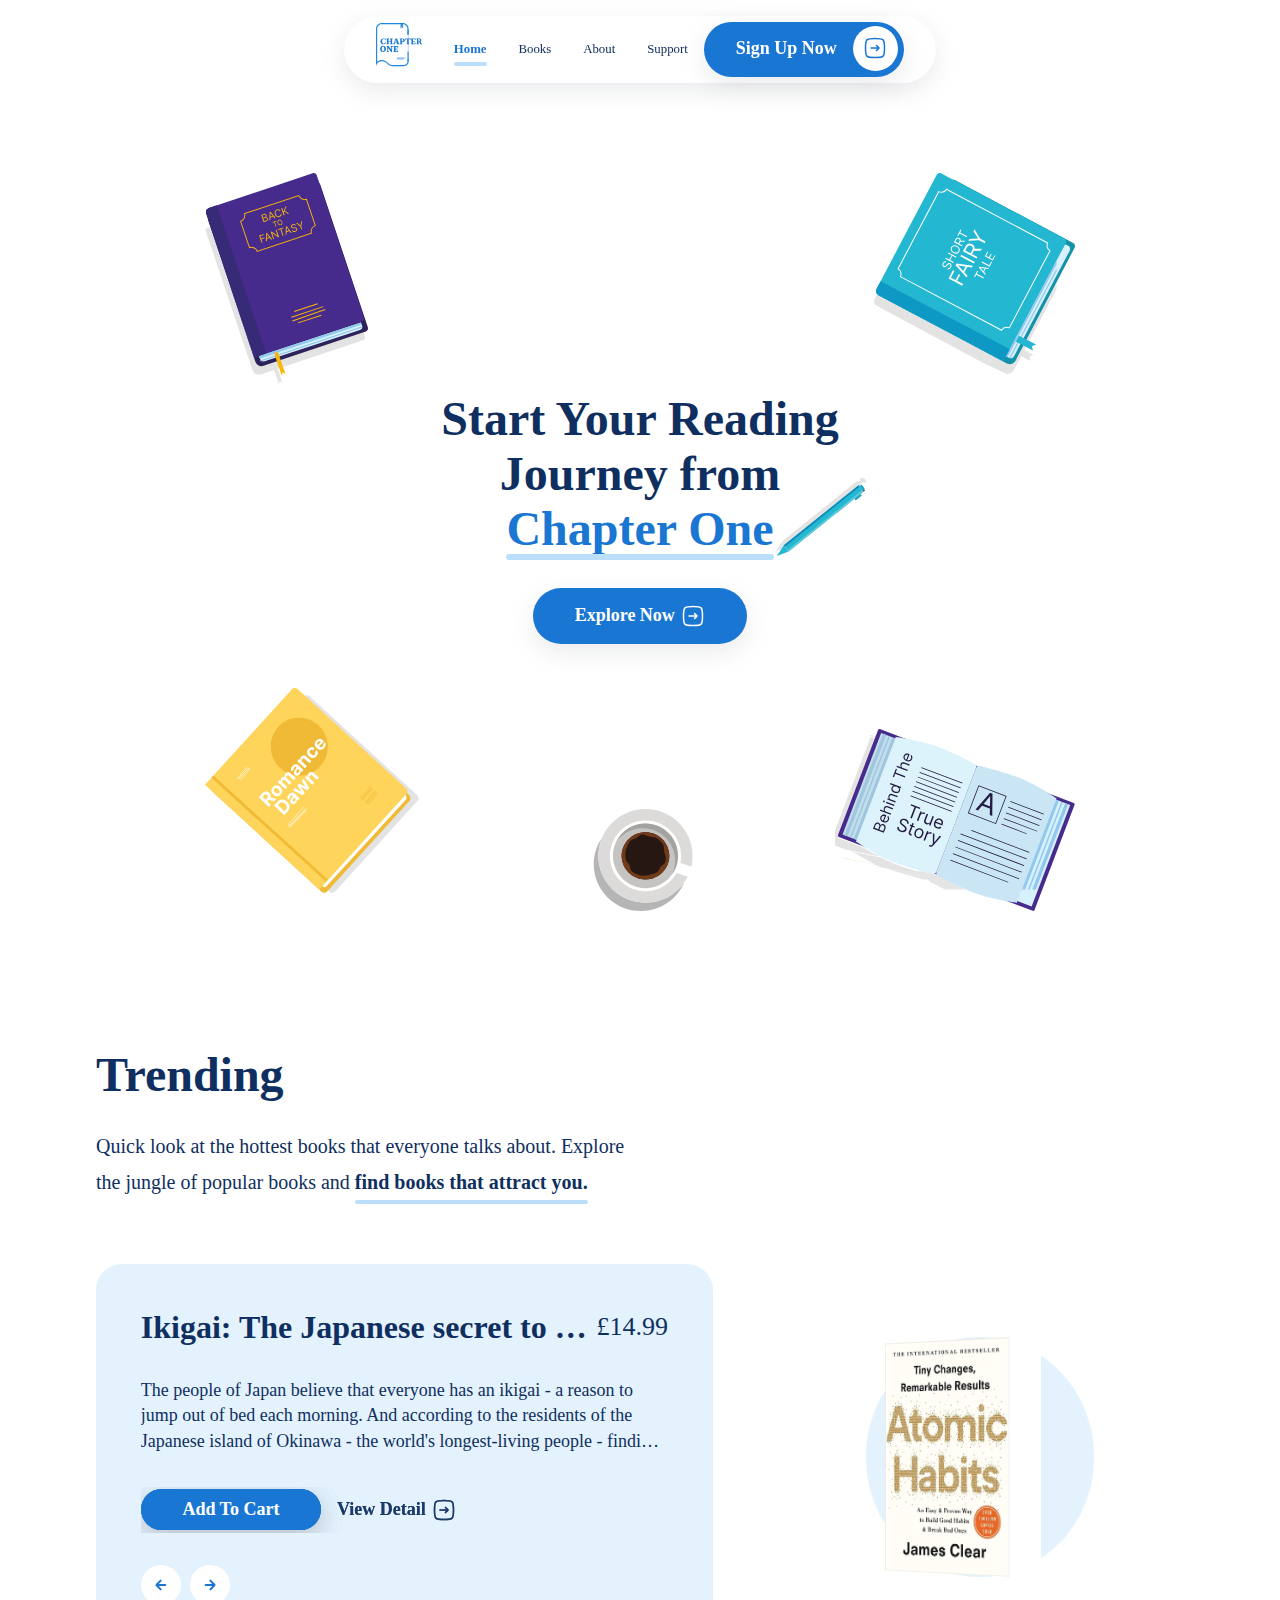
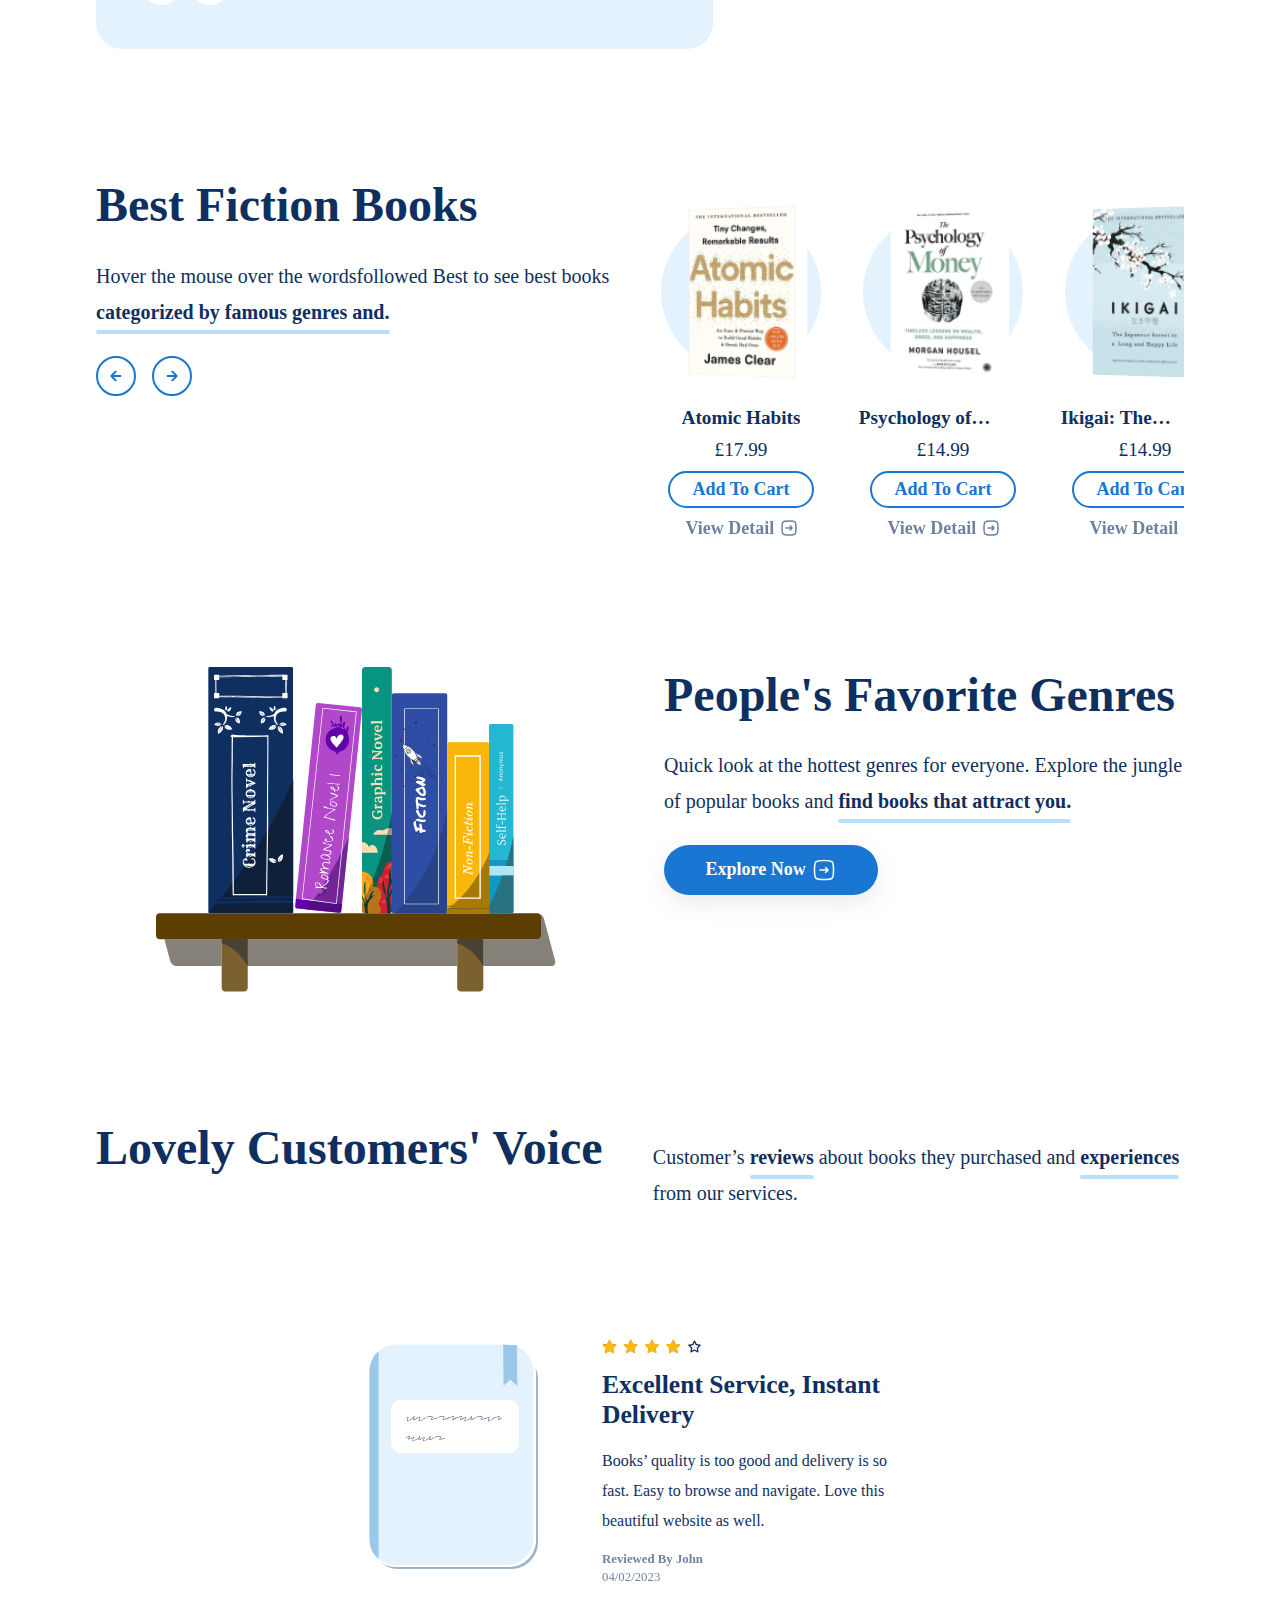
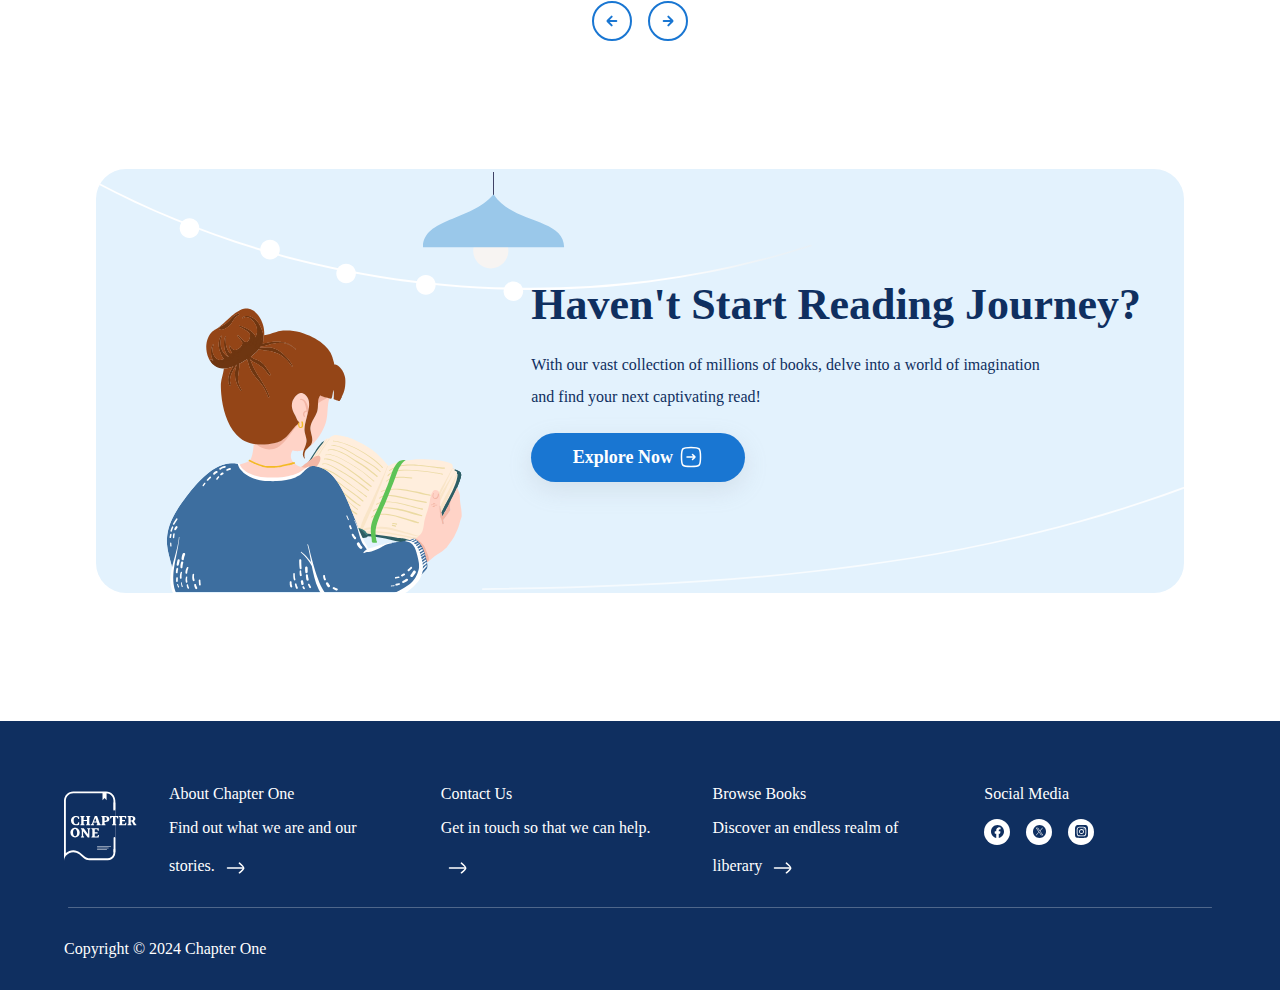
==== commit f090d881: "landing page responsive (done)" ====
--- a/index.html
+++ b/index.html
@@ -666,11 +666,97 @@
 
             </section>
 
-
+            <!-- Review section  -->
+            <section class="review">
+                <div class="heading">
+                    <h2 class="title">Lovely Customers' Voice</h2>
+                    <p class="subtitle-2">
+                        Customer’s
+                        <span class="hightlight-3">reviews</span>
+                        about books they purchased and
+                        <span class="hightlight-3">experiences</span>
+                        from our services.
+                    </p>
+                </div>
+                <div class="customer-review">
+                    <div class="review-slider">
+                        <div class="slide">
+                            <div class="review-book">
+                                <img src="./images/review book.svg" alt="">
+                            </div>
+                            <div class="review-card">
+                                <img width="100px" src="./images/4-review.svg" alt="review image">
+                                <p class="summarize">Excellent Service, Instant Delivery</p>
+                                <p class="message">
+                                    Books’ quality is too good and delivery is so fast.
+                                    Easy to browse and navigate. Love this beautiful
+                                    website as well.
+                                </p>
+                                <div class="review-by">
+                                    <p>Reviewed By John</p>
+                                    <span>
+                                        04/02/2023
+                                    </span>
+                                </div>
+                            </div>
+
+                        </div>
+                    </div>
+
+                    <div class="control">
+                        <button class="arrow">
+                            <svg width="16" height="16" viewBox="0 0 16 16" fill="none"
+                                xmlns="http://www.w3.org/2000/svg">
+                                <path d="M12.3333 8L3.99992 8" stroke="#1976D2" stroke-width="2"
+                                    stroke-linecap="round" />
+                                <path
+                                    d="M7.6665 3.66699L3.61601 7.71748C3.4598 7.87369 3.4598 8.12696 3.61601 8.28317L7.6665 12.3337"
+                                    stroke="#1976D2" stroke-width="2" stroke-linecap="round" />
+                            </svg>
+
+                        </button>
+                        <button class="arrow" id="move-right">
+                            <svg width="16" height="16" viewBox="0 0 16 16" fill="none"
+                                xmlns="http://www.w3.org/2000/svg">
+                                <path d="M3.66675 8L12.0001 8" stroke="#1976D2" stroke-width="2"
+                                    stroke-linecap="round" />
+                                <path
+                                    d="M8.3335 3.66699L12.384 7.71748C12.5402 7.87369 12.5402 8.12696 12.384 8.28317L8.3335 12.3337"
+                                    stroke="#1976D2" stroke-width="2" stroke-linecap="round" />
+                            </svg>
+
+
+                        </button>
+                    </div>
+                </div>
+
+            </section>
+
+            <!-- reading journey section -->
+            <section class="reading-journey">
+                <div>
+                    <img class="light" src="./images/light.svg" alt="light svg">
+                    <div class="girl-reading">
+                        <img src="./images/girl reading.svg" alt="girl reading svg">
+                    </div>
+                    <div class="text-info">
+                        <h3>
+                            Haven't Start Reading Journey?
+                        </h3>
+                        <p> With our vast collection of millions of books, delve into a world of
+                            imagination and find your next captivating read!
+                        </p>
+                        <a href="./products.html">
+                            <button class="btn-style-3">
+                                Explore Now
+                                <img src="./images/outlined arrow white.svg" alt="">
+                            </button>
+                        </a>
+                    </div>
+                </div>
+
+            </section>
         </section>
-
-
-
     </main>
 
     <!-- Footer -->
--- a/css/index.css
+++ b/css/index.css
@@ -302,10 +302,19 @@
 /* favorite genre section  */
 .favorite-genre {
   display: flex;
+  gap: 3rem;
+
 }
 .favorite-genre > div {
   width: 50%;
 }
+.favorite-genre > .book-shelf {
+  display: flex;
+  justify-content: center;
+}
+.favorite-genre > .book-shelf > img {
+  width: 400px;
+}
 /* review book section  */
 .review {
   display: flex;
@@ -315,7 +324,7 @@
 .review .heading {
     display: flex;
     align-items: baseline;
-    flex-direction: row !important;
+    flex-direction: row;
 }
   .review .heading h2,
   .review .heading p{
@@ -329,22 +338,18 @@
     .review .customer-review .review-slider .slide {
       display: flex;
       gap: 4rem;
-    }
-      .review .review-book  {
-        position: relative;
-      }
-        .review .review-book > div {
-          position: absolute;
-          bottom: 30px;
-          left: 28px;
-        }
-          .review .review-book > div > * {
-            font-size: 0.6rem;
+    } 
+    .review .review-card .review-by  {
+      width: fit-content;
+    }
+        .review .review-card .review-by > * {
+            font-size: 0.8rem;
+            opacity: 0.6;
           }
-          .review .review-book > div > p {
+          .review .review-card .review-by >  p {
             font-weight: 600;
           }
-          .review .review-book > div > span {
+          .review .review-card .review-by >  span {
             font-weight: 400;
           }
   .review .customer-review .control{
@@ -380,6 +385,7 @@
   position: relative;
   border-radius: 30px;
   overflow: hidden;
+  position: relative;
   /* background-image: url("../images/light.svg");
   background-position: contain;
   background-repeat: no-repeat; */
@@ -410,6 +416,9 @@
       width: 80%;
       line-height: 32px;
     }
+    .review .heading h2, .review .heading p {
+      width: 100%;
+    }
 
 /* Responsive Css */
 
@@ -431,9 +440,23 @@
     width: 100%;
   }
   .reading-journey .text-info > h3 {
-    font-size: 1rem;
-  }
-  
+    font-size: 2rem;
+  }
+  .review .customer-review .review-slider, .review .customer-review .control {
+    width: 70%;
+  }
+  .review .customer-review .review-slider .slide {
+    gap: 3rem;
+  }
+  .review .customer-review .control {
+    margin-left: auto;
+    display: flex;
+    justify-content: flex-end;
+  }
+  .review .review-book > img {
+    width: 100px;
+  }  
+
 }
 
 /* small screens like laptop */
@@ -488,7 +511,26 @@
       width: 40%;
       margin-left: auto;
     }
+    .favorite-genre > .book-shelf > img {
+      width: 300px;
+    }
     .favorite-genre > .popular-genre {
+      width: 100%;
+    }
+    .reading-journey > div {
+      justify-content: center;
+      padding: 0rem 1rem;
+      gap: 2rem;
+    }
+    .reading-journey .girl-reading {
+      width: fit-content;
+      position: relative;
+      bottom: -140px;
+    }
+    .reading-journey .girl-reading > img {
+      width: 240px;
+    }
+    .reading-journey .text-info {
       width: 100%;
     }
 }
@@ -521,7 +563,34 @@
   .hero-section div #true {
     bottom: 80px;
     right: -40px;
-
+  }
+  .review .heading {
+    flex-direction: column !important;
+  }
+  .review .customer-review .review-slider, .review .customer-review .control {
+    width: 100%;
+  }
+  .review .customer-review .review-slider .slide {
+    gap: 2rem;
+  }
+  .review .review-book > img {
+    width: 90px;
+  }
+  .reading-journey > div {
+    flex-direction: column;
+    gap: 0rem;
+    align-items: normal;
+    padding: 0rem 3rem 3rem 3rem;
+    height: fit-content;
+  }
+  .reading-journey .girl-reading {
+    position: relative;
+    bottom: 0;
+    width: 100%;
+    padding-top: 2rem;
+  }
+  .reading-journey .girl-reading > img {
+    width: 200px;
   }
 }
 /* Mobile devices */
@@ -585,18 +654,45 @@
   }
   .hero-section div #pen {
     width: 60px;
-    bottom: -16px;
+    right: 30px;
+    bottom: -40px;
   }
   .hero-section div #coffee {
     bottom: 12%;
   }
   .favorite-genre > .book-shelf {
-    width: 80%;
-    margin: auto;
+    width: 100%;
+  }
+  .favorite-genre > .book-shelf > img {
+    width: 200px;
   }
   .popular-genre > a {
     margin: auto;
   }
+  .review .customer-review .review-slider .slide {
+    flex-direction: column; 
+  }
+  .review .review-book {
+    display: flex;
+    justify-content: center;
+  }
+  .review .review-book > img {
+    width: 120px;
+  }
+  .reading-journey .text-info  {
+    justify-content: center;
+    text-align: center;
+   }
+  .reading-journey .text-info > p {
+   width: 100%;
+  }
+  .reading-journey .text-info > a > button {
+    width: 100%;
+   }
+   .reading-journey > div {
+    padding: 1.2rem;
+    border-radius: 20px;
+   }
 }
 
 /* Smallest Mobile devices */
@@ -630,4 +726,7 @@
     right: -20px;
     top: 40px;
   }
-}
+  .hero-section div #pen {
+    display: none;
+  }
+}
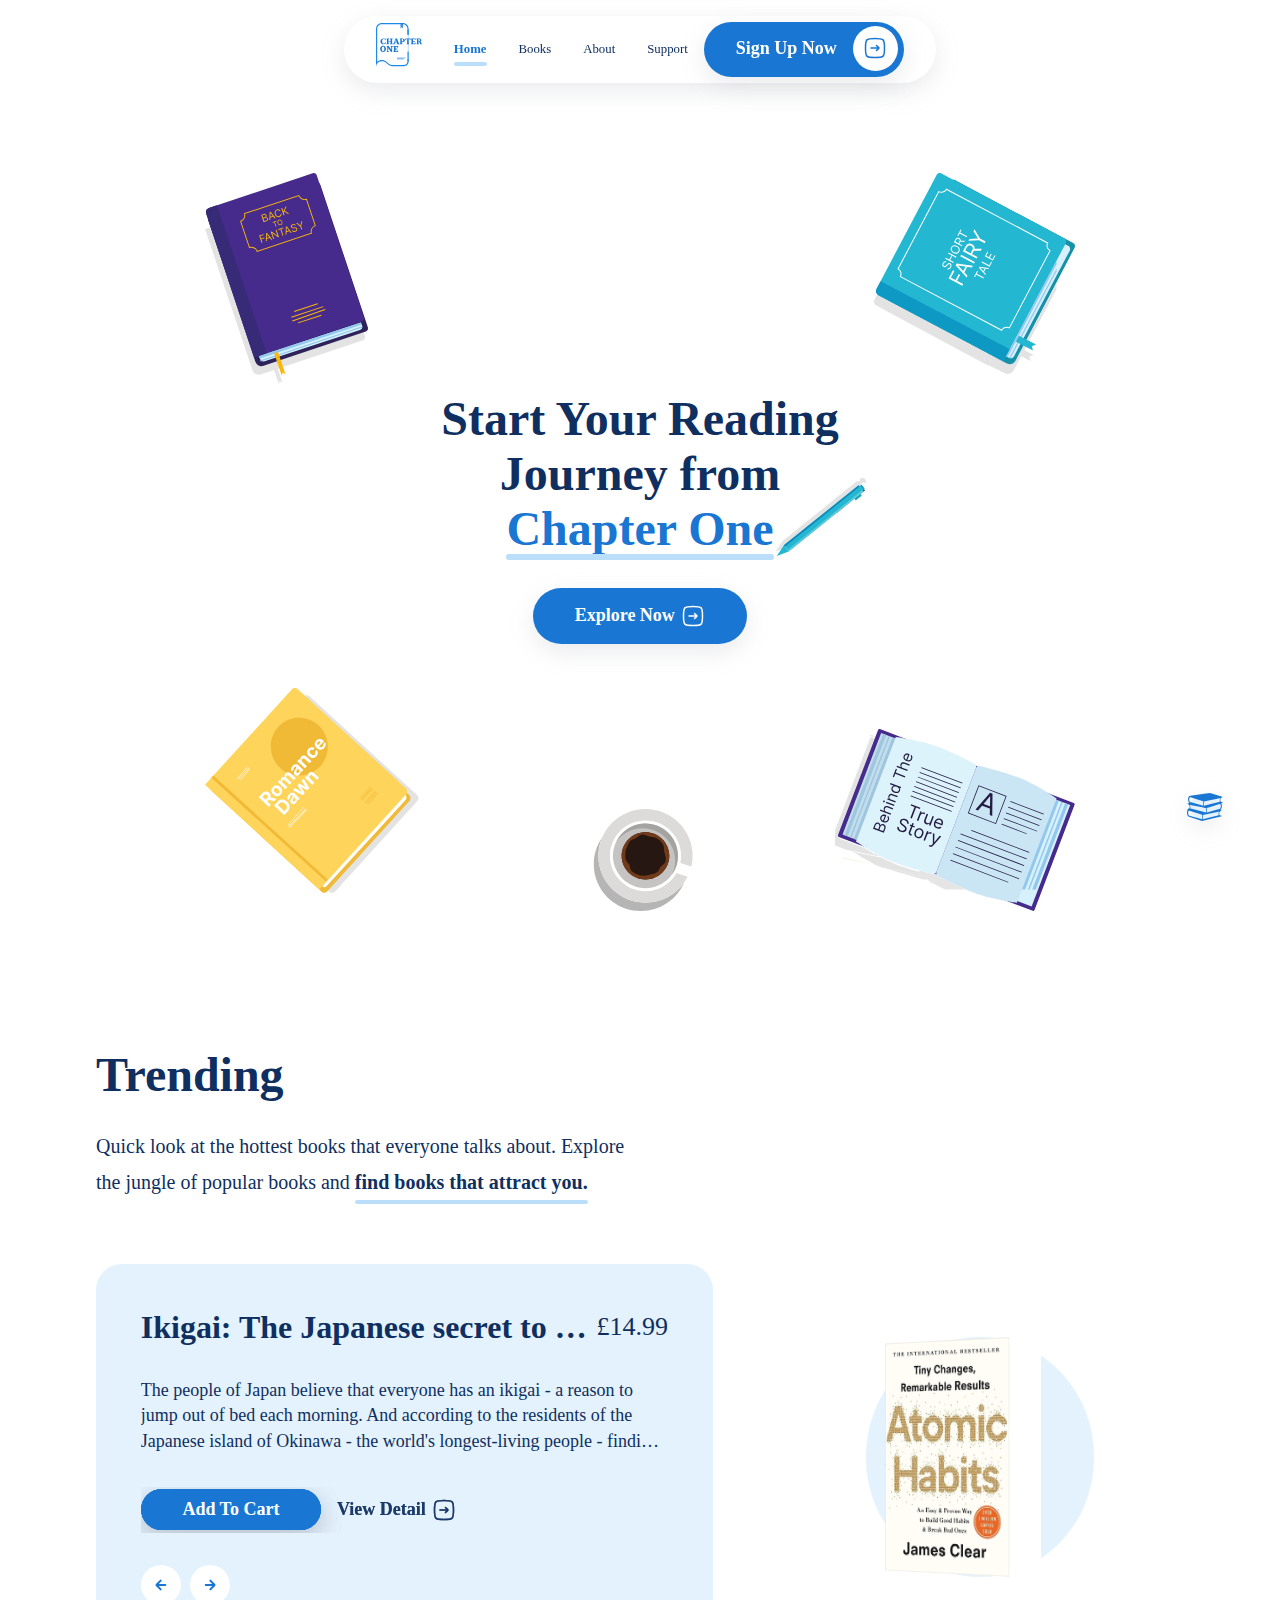
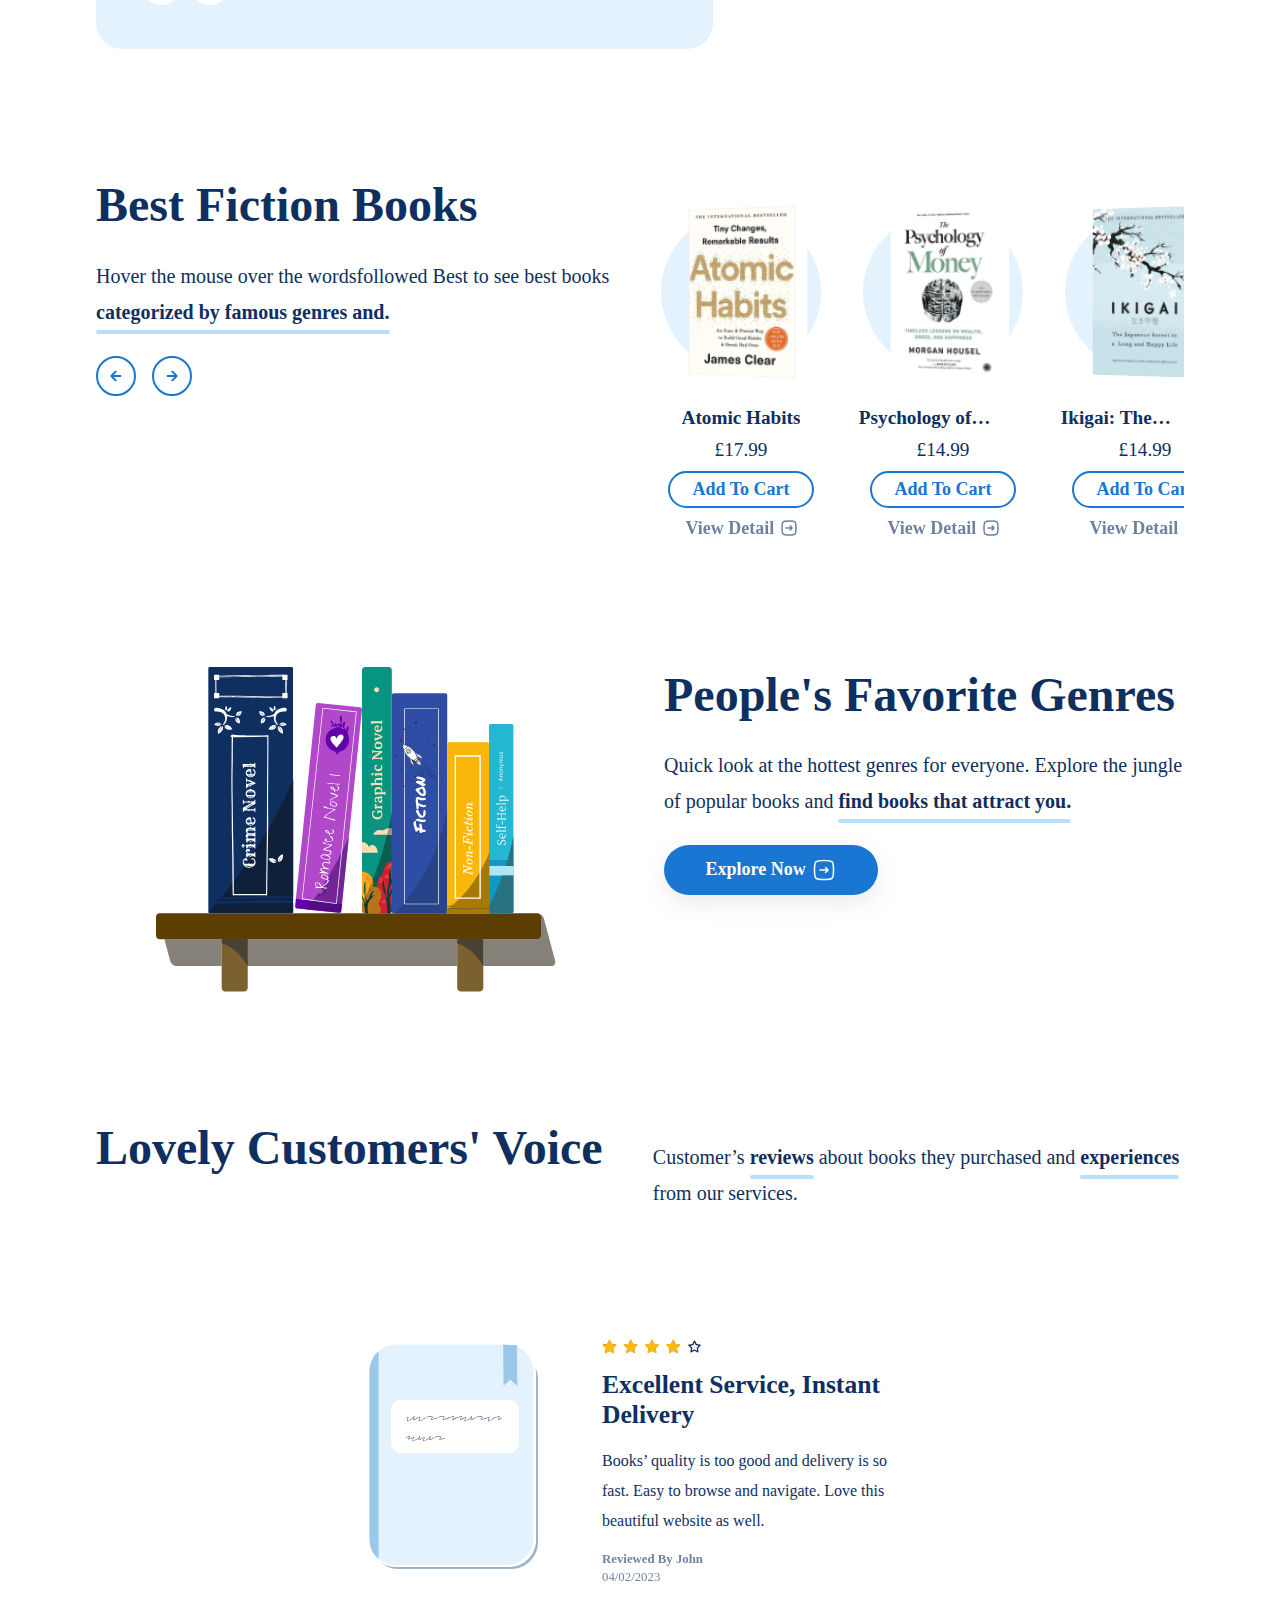
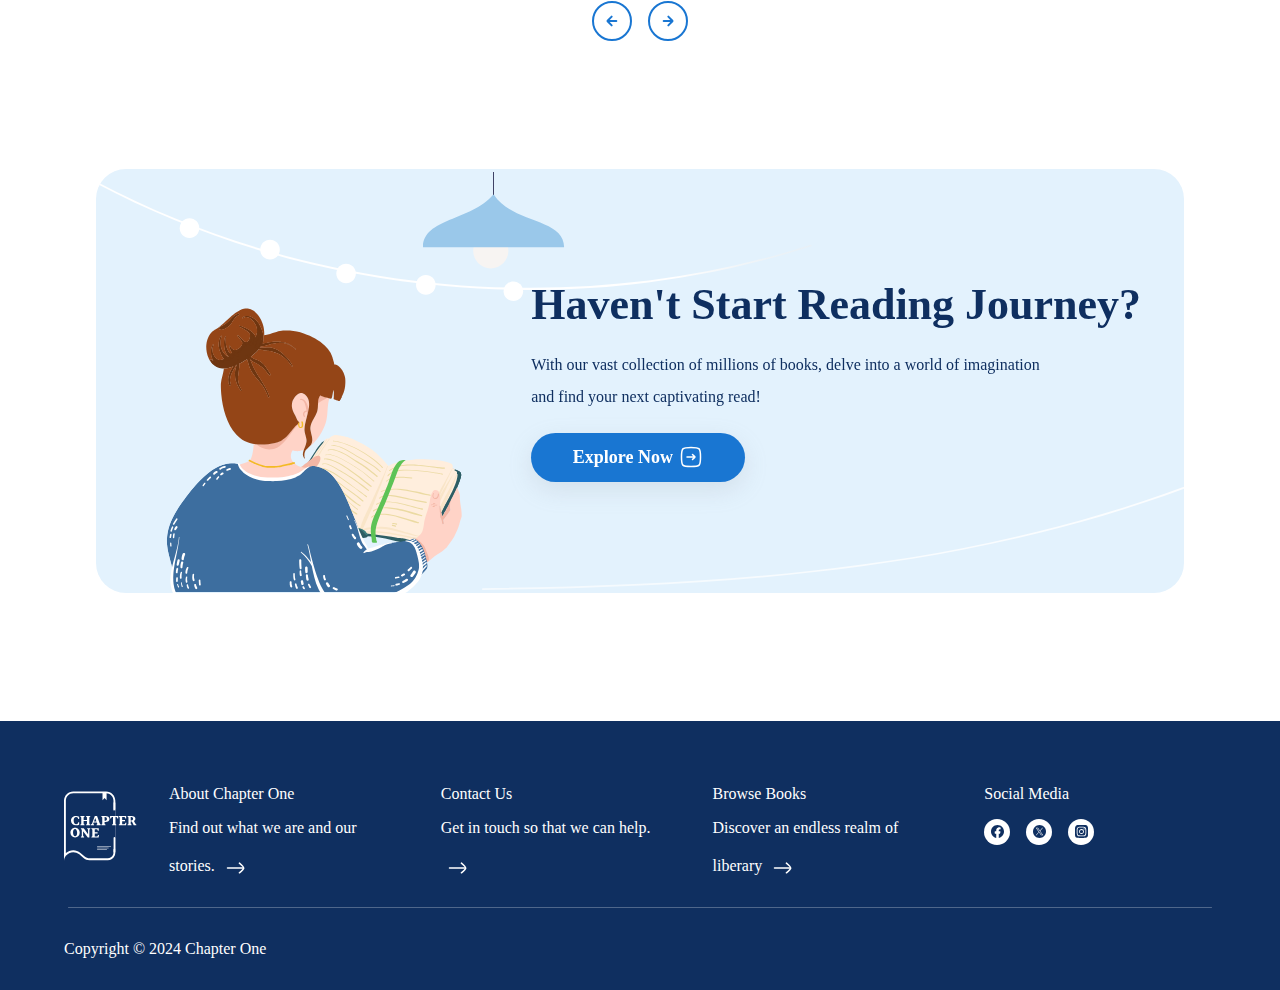
==== commit 0e9c3942: "cart done" ====
--- a/index.html
+++ b/index.html
@@ -757,6 +757,86 @@
 
             </section>
         </section>
+
+        <!-- shopping cart section -->
+        <div class="cart" id="open-cart-btn">
+            <button>
+                <img src="./images/book_cart.svg" alt="cart svg">
+            </button>
+            <span class="hidden">
+                <p>1</p>
+            </span>
+        </div>
+
+        <!-- shopping cart panel section -->
+        <div class="cart-section" id="cart" style="--cartWidth: 30%">
+            <div class="cart-panel-wrapper">
+                <div class="heading">
+                    <h4>My Cart</h4>
+                    <svg id="close-cart-btn" width="13" height="13" viewBox="0 0 13 13" fill="none"
+                        xmlns="http://www.w3.org/2000/svg">
+                        <path d="M11.625 1.375L1.375 11.6243M11.625 11.625L1.375 1.37567" stroke="#0F2F60"
+                            stroke-width="2" stroke-linecap="round" stroke-linejoin="round" />
+                    </svg>
+                </div>
+                <div class="cart-books-wrapper">
+
+                    <!-- empty cart -->
+                    <div class="empty-cart hidden">
+                        <img src="./images/empty_cart_icon.svg" alt="empty-cart-icon">
+                        <p>The cart is empty.</p>
+                    </div>
+                    <!-- cart book -->
+                    <div class="cart-book">
+                        <div class="image">
+                            <img width="80px" src="./images/ikigai.jpg" alt="">
+                        </div>
+                        <div class="info">
+                            <div class="rating">
+                                <img src="./images/4-review.svg" alt="4-review image">
+                                <a class="remove">Remove</a>
+                            </div>
+                            <span class="title">
+                                Ikigai: The Japanese secret to
+                                a long and happy life
+                            </span>
+                            <div class="price_amount">
+                                <span class="price">$21.99</span>
+                                <div class="amount">
+                                    <button class="minus">
+                                        <svg width="20" height="20" viewBox="0 0 24 24" fill="none"
+                                            xmlns="http://www.w3.org/2000/svg">
+                                            <path d="M20 12H4" stroke-width="1.5" stroke-linecap="round"
+                                                stroke-linejoin="round" />
+                                        </svg>
+                                    </button>
+                                    <span>1</span>
+                                    <button class="plus">
+                                        <svg width="20" height="20" viewBox="0 0 24 24" fill="none"
+                                            xmlns="http://www.w3.org/2000/svg">
+                                            <path d="M12 4V20M20 12H4" stroke-width="1.5" stroke-linecap="round"
+                                                stroke-linejoin="round" />
+                                        </svg>
+                                    </button>
+                                </div>
+                            </div>
+                        </div>
+
+
+                    </div>
+                </div>
+                <div class="subtotal">
+                    <span>Subtotal</span>
+                    <span>$29.91</span>
+                </div>
+                <a class="checkout" href="">
+                    <button class="btn-style-1">
+                        Checkout Now
+                    </button>
+                </a>
+
+            </div>
+        </div>
     </main>
 
     <!-- Footer -->
@@ -830,7 +910,11 @@
     </footer>
 
 
+
+
     <script src="./js/slide.js"></script>
+    <script src="./js/add-to-cart.js"></script>
+
 
 </body>
 
--- a/css/global.css
+++ b/css/global.css
@@ -512,29 +512,30 @@
     width: 20px;
 }
 .cart-section {
-    width: 100vw;
-    height: 100vh;
-    background-color: rgba(208, 208, 208, 0.304);
-    /* overflow: hidden; */
     position: fixed;
     top: 0;
     bottom: 0;
+    right: 0;
     left: 0;
-    right: 0;
-    z-index: 4;
+    z-index: 10;
+    margin-left:auto;
+    width: 0%;
+    overflow: hidden;
 }
 .cart {
     position: fixed;
     right: 60px;
     bottom: 80px;
-    background-color: #FFFFFF;
-    width: 60px;
-    height: 60px;
+    background-color: #E3F2FD;
+    width: 30px;
+    height: 3%;
     border-radius: 50%;
     box-shadow: rgba(149, 157, 165, 0.2) 0px 8px 24px;
     display: flex;
     justify-content: center;
     align-items: center;
+    z-index: 3;
+    cursor: pointer;
 }
 .cart > button {
     display: flex;
@@ -567,18 +568,22 @@
     box-shadow: rgba(149, 157, 165, 0.2) 0px 8px 24px;
 }
 .cart-panel-wrapper {
-    position: fixed;
+    /* position: fixed; */
+    height: 100%;
+    /* margin-left: auto; */
     top: 0;
     right: 0;
     background-color: #FFFFFF;
     box-shadow: rgba(149, 157, 165, 0.2) 0px 8px 24px;
-    width: 24%;
-    height: 100%;
     padding: 1rem 2rem;
     z-index: 4;
     overflow: scroll;
-
-
+    transition: all 0.4s ease-in-out;
+    /* transform: translateX(400px); */
+}
+.sw {
+    /* width: 40%; */
+    transform: scale(1);
 }
 .cart-panel-wrapper .heading {
     display: flex;
@@ -587,6 +592,7 @@
     align-items: center;
     border-bottom: 1px solid #0F2F60;
     padding: 1.4rem 0rem;
+
 }
 .cart-panel-wrapper .heading h4{
     width: fit-content;
@@ -596,13 +602,14 @@
 .cart-panel-wrapper .heading > svg {
     cursor: pointer;
     transition: transform 0.4s ease-in-out;
+    
 }
 .cart-panel-wrapper .heading > svg:hover{
     transform: scale(1.6);
 }
 .cart-books-wrapper {
     padding: 2rem 0rem;
-    height: 420px;
+    /* height: 420px; */
     overflow: scroll;
     scroll-behavior: smooth;
     /* background-color: red; */
@@ -702,7 +709,6 @@
 }
 .cart-panel-wrapper .checkout {
     display: block;
-    width: 100%;
 }
 .hidden {
     display: none !important;
@@ -726,7 +732,7 @@
         padding: 0rem 2rem;
     }
     .cart-panel-wrapper {
-        width: 30%;
+        /* width: 30%; */
     }
     
  
@@ -767,14 +773,6 @@
         footer .links > div > a {
             gap: 0rem;
         }
-        .cart-panel-wrapper {
-            width: 40%;
-        }
-        .cart-books-wrapper {
-            padding: 0rem;
-            height: 480px;
-        }
-
 }
 /*  ipad, tablets */
 @media screen and (max-width: 768px)  {
@@ -837,9 +835,6 @@
             border-bottom: 0.4px solid rgb(189, 189, 189);
             padding-bottom: 1rem;
         }
-    .cart-panel-wrapper {
-            width: 50%;
-    }
 }
 /* Mobile devices */
 @media screen and (max-width: 548px){
@@ -861,9 +856,6 @@
         background-color: red;
         display: none;
     }
-    .cart-panel-wrapper {
-        width: 60%;
-    }
 }
 @media screen and (max-width: 480px) {
     h2{
@@ -891,9 +883,7 @@
     form {
         padding: 0;
     } 
-    .cart-panel-wrapper {
-        width: 70%;
-    }
+
     .cart-books-wrapper .cart-book .info > .rating > img {
         width: 80px;
     }
@@ -930,8 +920,4 @@
         height: 160px;
         background-color: #E3F2FD;
     }
-    .cart-panel-wrapper {
-        width: 80%;
-    }
-    
-}
+}
--- a/css/animation.css
+++ b/css/animation.css
@@ -49,4 +49,26 @@
     }
 }
 
+.sw-scale {
+    animation: sw-scale 0.4s ease-out forwards;
+}
+@keyframes sw-scale {
+    0%{
+        width: 0%;
+    }
+    100%{
+        width: var(--cartWidth);
+    }
+}
+.sw-origin {
+    animation: sw-origin 0.4s ease-out forwards;
+}
+@keyframes sw-orgin {
+    0%{
+        width: var(--cartWidth);
+    }
+    100%{
+        width: 0%;
+    }
+}
 
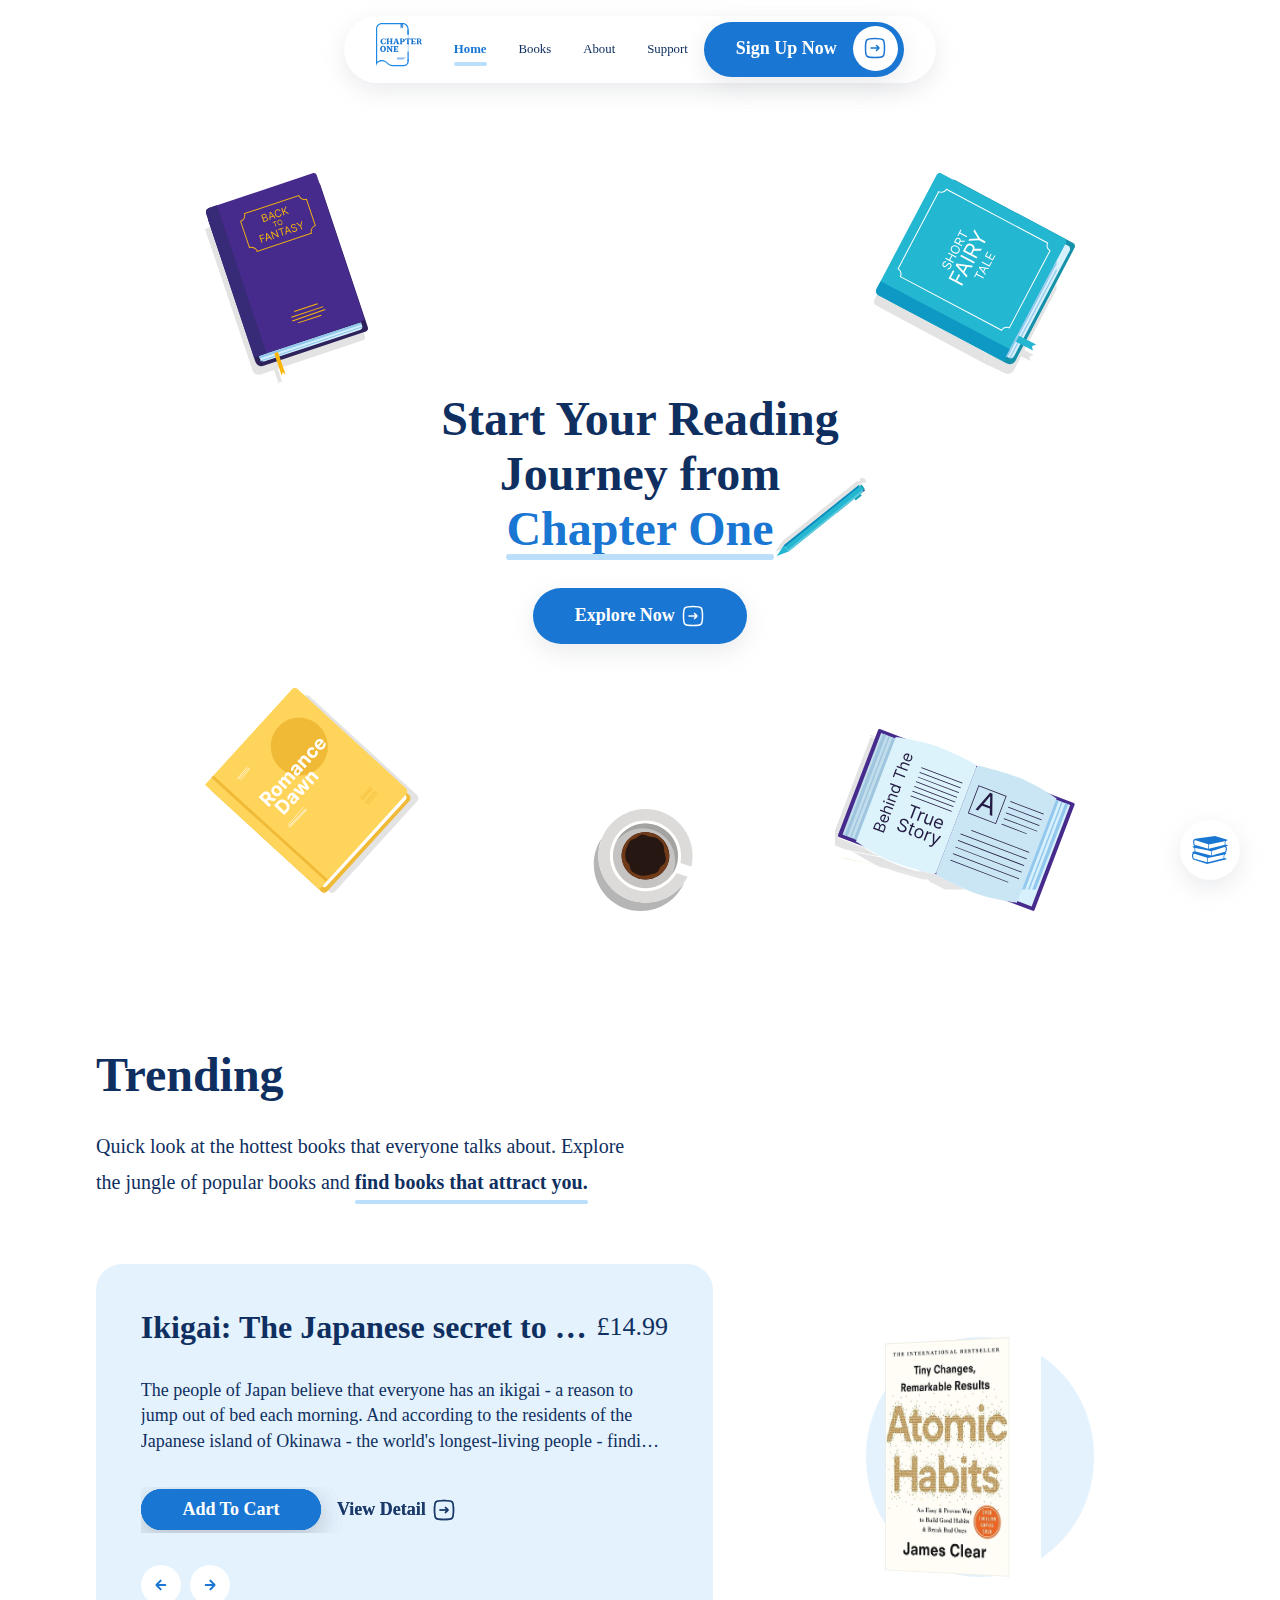
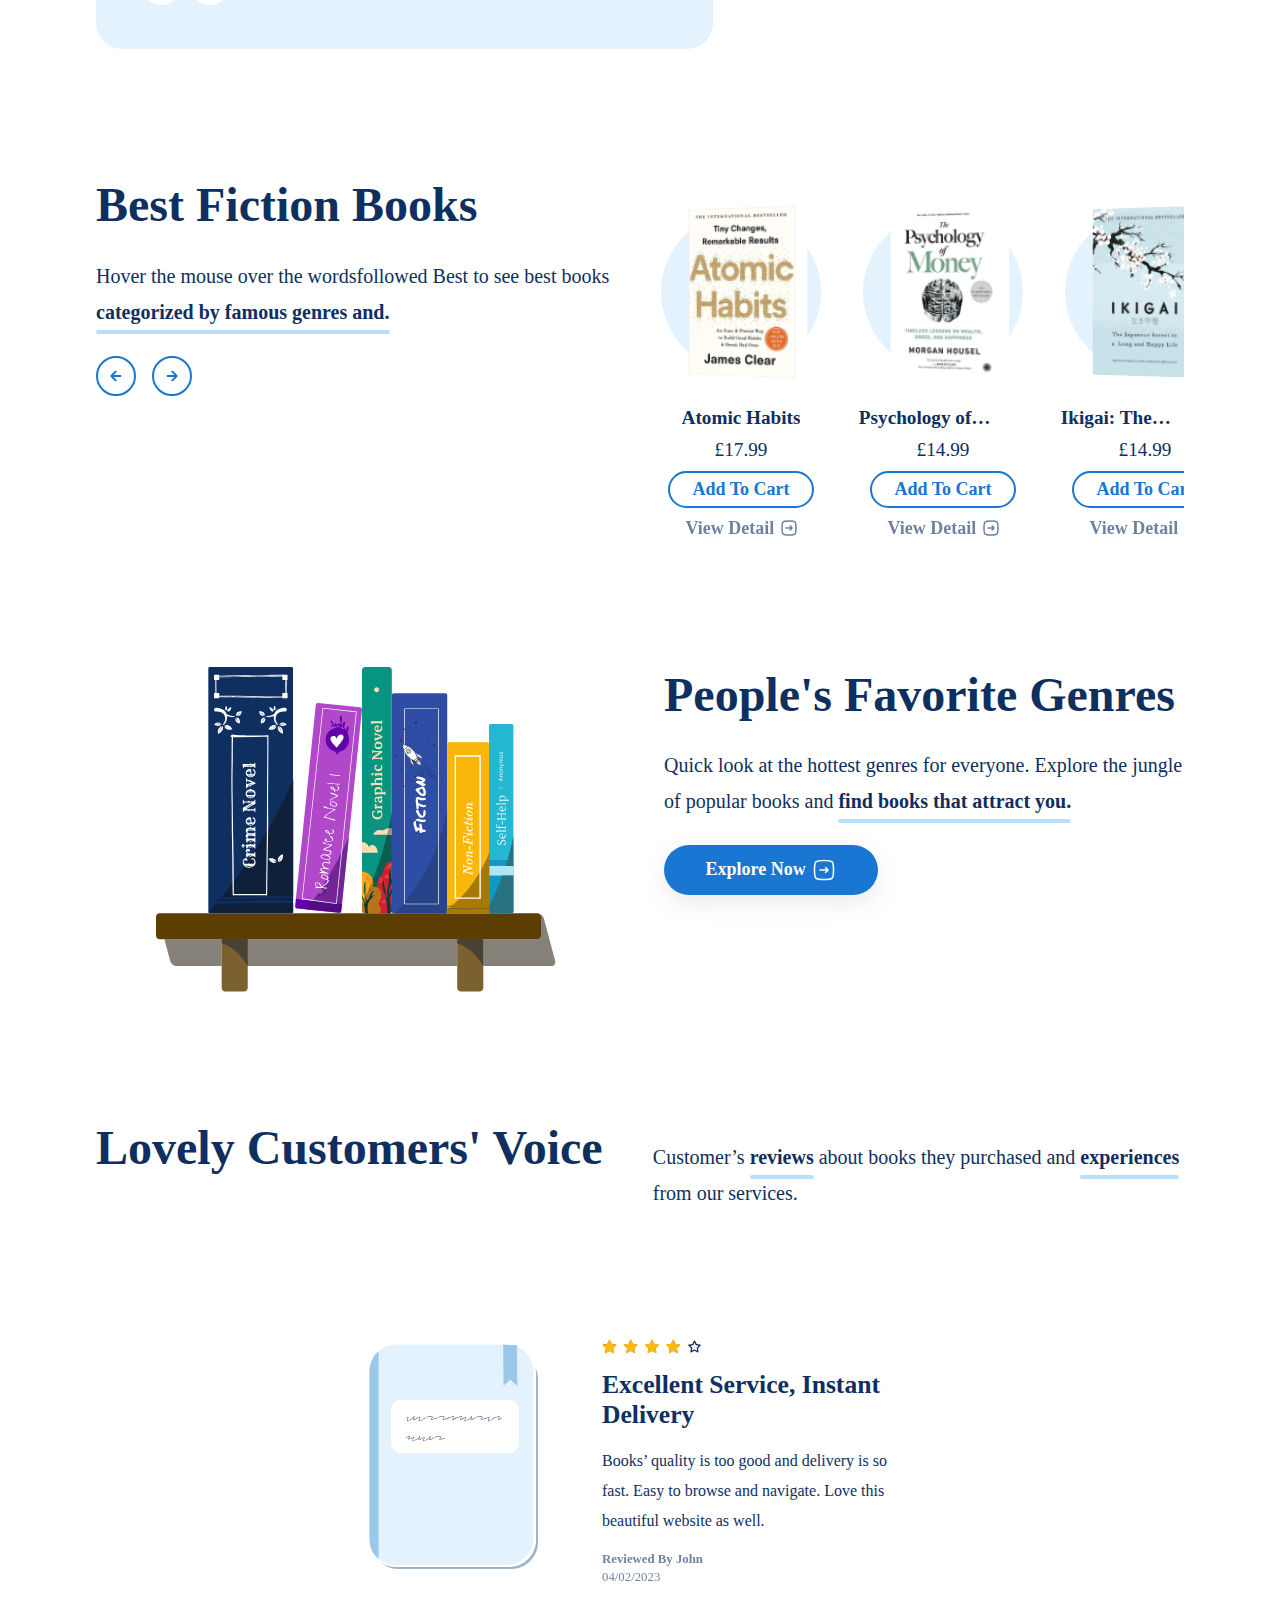
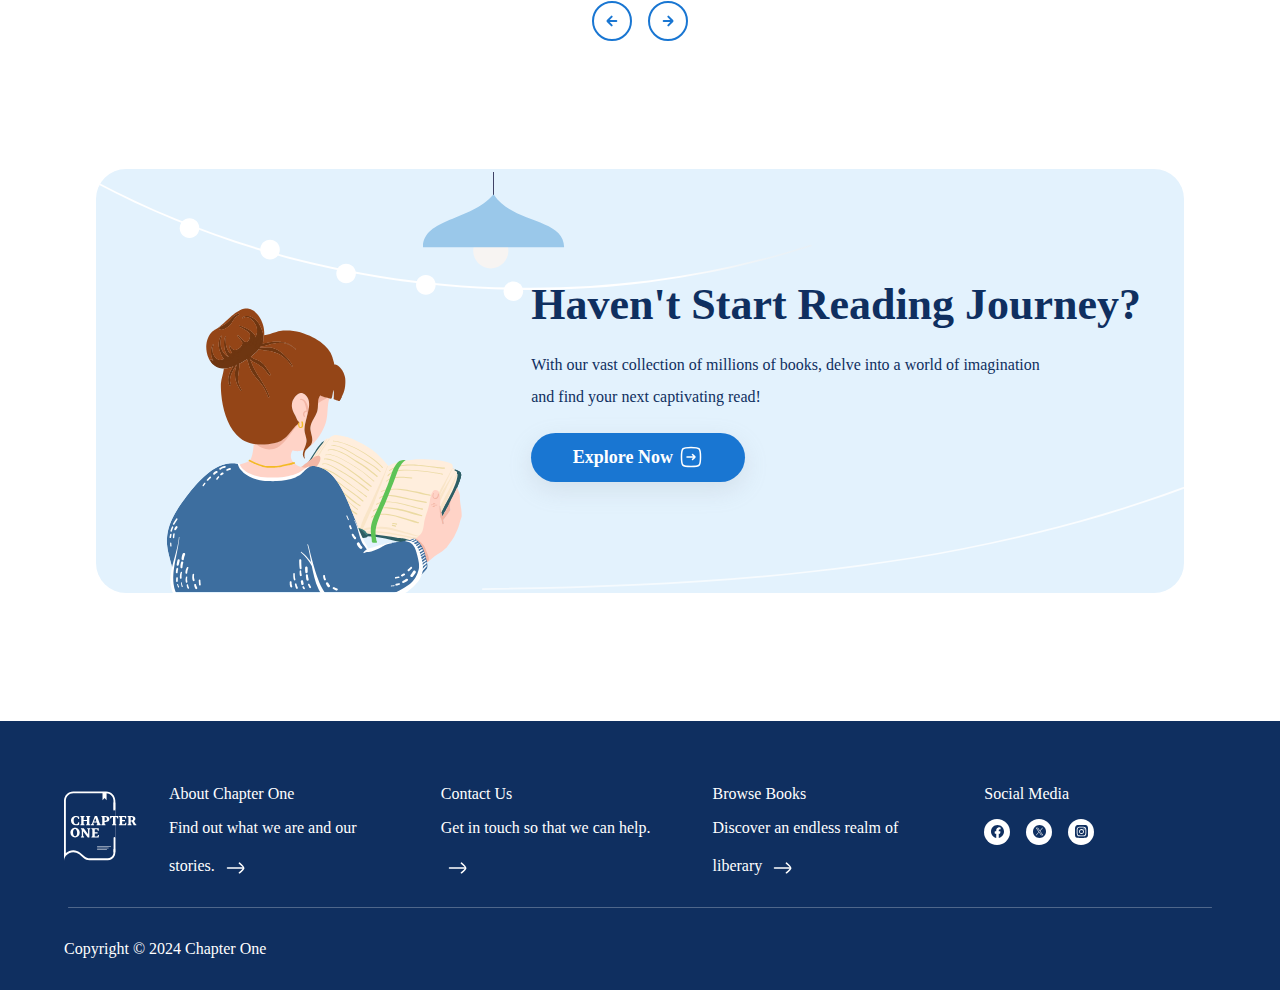
==== commit 8b4edced: "95% done" ====
--- a/index.html
+++ b/index.html
@@ -50,23 +50,30 @@
             <a href="/index.html">
                 <img width="46px" src="./images/Logo.svg" alt="logo image">
             </a>
-            <button>
-                <img src="./images/burger.svg" alt="burger image">
+            <h4>Home</h4>
+            <button id="mobile-navi-trigger">
+                <img src="./images/burger.svg" alt="burger image" id="open-nav-btn">
+                <img class="hidden" src="./images/cross.svg" alt="cross image" id="close-nav-btn">
             </button>
-            <ul>
-                <li>
-                    <a href="./index.html" class="active-link">Home</a>
-                </li>
-                <li>
-                    <a href="./products.html">Books</a>
-                </li>
-                <li>
-                    <a href="./about.html">About</a>
-                </li>
-                <li>
-                    <a href="./support">Support</a>
-                </li>
-            </ul>
+            <div class="navi-panel hidden" id="mobile-nav">
+                <ul>
+                    <li>
+                        <a href="./index.html" class="active-link">Home</a>
+                    </li>
+                    <li>
+                        <a href="./products.html">Books</a>
+                    </li>
+                    <li>
+                        <a href="./about.html">About</a>
+                    </li>
+                    <li>
+                        <a href="./support">Support</a>
+                    </li>
+                    <li>
+                        <a href="./login.html">Sign In</a>
+                    </li>
+                </ul>
+            </div>
         </div>
     </header>
 
@@ -914,6 +921,8 @@
 
     <script src="./js/slide.js"></script>
     <script src="./js/add-to-cart.js"></script>
+    <script src="./js/nav-toggle.js"></script>
+
 
 
 </body>
--- a/css/global.css
+++ b/css/global.css
@@ -1,4 +1,3 @@
-
 body {
     font-family: 'Recia', serif;
     scroll-behavior: smooth;
@@ -12,6 +11,7 @@
     width: 100%;
     box-sizing: border-box;
 }
+
 h1,
 h2,
 h3,
@@ -19,6 +19,7 @@
 h5 {
     font-family: 'Erode', serif;
 }
+
 h1 {
     font-weight: 700;
 }
@@ -31,23 +32,28 @@
 }
 
 h1 {
-    font-size: 3.25rem; /* 52px */
+    font-size: 3.25rem;
+    /* 52px */
 }
 
 h2 {
-    font-size: 3rem; /* 48px */
+    font-size: 3rem;
+    /* 48px */
 }
 
 h3 {
-    font-size: 2.75rem; /* 44px */
+    font-size: 2.75rem;
+    /* 44px */
 }
 
 h4 {
-    font-size: 2rem; /* 32px */
+    font-size: 2rem;
+    /* 32px */
 }
 
 h5 {
-    font-size: 1.75rem; /* 28px */
+    font-size: 1.75rem;
+    /* 28px */
 }
 
 header {
@@ -65,83 +71,116 @@
     border-radius: 1000px;
     z-index: 10;
     background-color: #FFFFFF;
-    
-}
+
+}
+
 .mobile-header {
     display: none;
 }
-    header .logo-navlinks {
-        display: flex;
-        align-items: center;
-        gap: 2rem;
-        font-size: .8rem;
-        
-    }
-        header ul {
-            display: flex;
-            justify-content: center;
-            align-items: center;
-            gap: 2rem;
-            padding-inline-start: 0px;
-        }
-            header ul li {
-                list-style-type: none;
-            }
-                header ul li a {
-                    color: #0F2F60;
-                    transition: all 0.2s ease-in-out;
-                    position: relative;
-
-                }
-                header ul li a:hover,.active-link  {
-                    color: #1976D2;
-                    font-weight: 600;
-                }
-                .active-link::after {
-                    content: '';
-                    position: absolute;
-                    left: 0;
-                    bottom: -10px;
-                    width: 100%;
-                    height: 4px;
-                    background-color: #BBDEFB;
-                    border-radius: 10px;
-                }
-    header .signup-btn {
-        display: flex;
-        justify-content: center;
-        align-content: center;
-        padding: 0.2rem 0.4rem 0.4rem 2rem;
-        gap: 1rem;
-        background-color: #1976D2;
-        border-radius: 100px;
-        box-shadow: rgba(149, 157, 165, 0.2) 0px 8px 24px;
-        transition: transform 0.3s ease-in;
-    }
-    header .signup-btn:hover {
-        transform: scale(0.9);
-        
-    }
-        header .signup-btn button {
-            background-color: transparent;
-            color: #FFFFFF;
-         
-        }
-        header .signup-btn .circle {
-            background-color: #FFFFFF;
-            width: 45px;
-            height: 45px;
-            border-radius: 50%;
-            display: flex;
-            align-items: center;
-            justify-content: center;
-            cursor: pointer;
-        }
-    
+.mobile-header > span {
+    font-weight: 600;
+}
+.mobile-header .navi-panel {
+    background-color: #E3F2FD;
+    position: fixed;
+    right: 0;
+    top: 80px;
+    width: 100%;
+    /* padding: 2rem; */
+}
+.mobile-header .navi-panel ul li a {
+    font-size: 14px;
+}
+.mobile-header .navi-panel ul li:last-child a {
+    font-weight: 600;
+    color: #FFFFFF !important;
+    background-color: #1976D2;
+    padding: 0.6rem;
+    border-radius: 100px;
+}
+header .logo-navlinks {
+    display: flex;
+    align-items: center;
+    gap: 2rem;
+    font-size: .8rem;
+
+}
+
+header ul {
+    display: flex;
+    justify-content: center;
+    align-items: center;
+    gap: 2rem;
+    padding-inline-start: 0px;
+}
+
+header ul li {
+    list-style-type: none;
+}
+
+header ul li a {
+    color: #0F2F60;
+    transition: all 0.2s ease-in-out;
+    position: relative;
+
+}
+
+header ul li a:hover,
+.active-link {
+    color: #1976D2;
+    font-weight: 600;
+}
+
+.active-link::after {
+    content: '';
+    position: absolute;
+    left: 0;
+    bottom: -10px;
+    width: 100%;
+    height: 4px;
+    background-color: #BBDEFB;
+    border-radius: 10px;
+}
+
+header .signup-btn {
+    display: flex;
+    justify-content: center;
+    align-content: center;
+    padding: 0.2rem 0.4rem 0.4rem 2rem;
+    gap: 1rem;
+    background-color: #1976D2;
+    border-radius: 100px;
+    box-shadow: rgba(149, 157, 165, 0.2) 0px 8px 24px;
+    transition: transform 0.3s ease-in;
+}
+
+header .signup-btn:hover {
+    transform: scale(0.9);
+
+}
+
+header .signup-btn button {
+    background-color: transparent;
+    color: #FFFFFF;
+
+}
+
+header .signup-btn .circle {
+    background-color: #FFFFFF;
+    width: 45px;
+    height: 45px;
+    border-radius: 50%;
+    display: flex;
+    align-items: center;
+    justify-content: center;
+    cursor: pointer;
+}
+
 main {
-        width: 85%;
-        margin: auto !important;
-}
+    width: 85%;
+    margin: auto !important;
+}
+
 footer {
     background-color: #0F2F60;
     padding: 0rem 4rem;
@@ -150,81 +189,93 @@
     flex-direction: column;
     gap: 2rem;
 }
-    footer .links {
-        display: flex;
-        padding-top: 4rem;
-        gap: 2rem;
-    }
-        footer .links > div {
-            display: grid;
-            grid-template-columns: repeat(4, 1fr);
-            grid-template-rows: repeat(1, 1fr);
-            grid-column-gap: 40px;
-            grid-row-gap: 40px;
-            
-        }
-        footer .links > div > a {
-            display: flex;
-            flex-direction: column;
-            gap: 1rem;
-            color: #FFFFFF;
-            transition: all 0.2s ease-in;
-
-        }
-        footer .links > div > a:hover{
-            transform: scale(0.9);
-        }
-            footer .links > div > a > span > svg {
-                position: relative;
-                bottom: -14px;
-            }
-        footer .links > a:hover{
-           
-        }
-            footer .social-media{
-                display: flex;
-                flex-direction: column;
-                gap: 1rem;
-            }
-                footer .social-media div{
-                    display: flex;
-                    gap: 1rem;
-                }
-                    footer .social-media .icons a {
-                        display: flex;
-                        width: 26px;
-                        height: 26px;
-                        border-radius: 50%;
-                        gap: 1rem;
-                        background-color: #FFFFFF;
-                        padding: 0.4rem;
-                    }
-
-    footer > p {
-        padding-bottom: 2rem;
-    }
+
+footer .links {
+    display: flex;
+    padding-top: 4rem;
+    gap: 2rem;
+}
+
+footer .links>div {
+    display: grid;
+    grid-template-columns: repeat(4, 1fr);
+    grid-template-rows: repeat(1, 1fr);
+    grid-column-gap: 40px;
+    grid-row-gap: 40px;
+
+}
+
+footer .links>div>a {
+    display: flex;
+    flex-direction: column;
+    gap: 1rem;
+    color: #FFFFFF;
+    transition: all 0.2s ease-in;
+
+}
+
+footer .links>div>a:hover {
+    transform: scale(0.9);
+}
+
+footer .links>div>a>span>svg {
+    position: relative;
+    bottom: -14px;
+}
+
+footer .links>a:hover {}
+
+footer .social-media {
+    display: flex;
+    flex-direction: column;
+    gap: 1rem;
+}
+
+footer .social-media div {
+    display: flex;
+    gap: 1rem;
+}
+
+footer .social-media .icons a {
+    display: flex;
+    width: 26px;
+    height: 26px;
+    border-radius: 50%;
+    gap: 1rem;
+    background-color: #FFFFFF;
+    padding: 0.4rem;
+}
+
+footer>p {
+    padding-bottom: 2rem;
+}
+
 section {
     padding: 4rem 0rem;
-  }
+}
+
 /* Headings and Subtitle throughout the entire website */
-.heading{
+.heading {
     display: flex;
     flex-direction: column;
     gap: 1.6rem;
 }
 
-    .subtitle,.subtitle-2{
-        width: 50%;
-        font-size: 1.25rem;
-        line-height: 36px;
-    }
-    .subtitle-2{
-        width: 100%;
-    }
+.subtitle,
+.subtitle-2 {
+    width: 50%;
+    font-size: 1.25rem;
+    line-height: 36px;
+}
+
+.subtitle-2 {
+    width: 100%;
+}
 
 button {
     border: none;
-    font-size: 1.125rem; /*18px */
+    font-size: 1.125rem;
+    /*18px */
     font-family: 'Erode', serif;
     font-weight: 600;
     transition: all .2s ease-in-out;
@@ -232,7 +283,9 @@
     background-color: transparent;
 
 }
-.btn-style-1, .btn-style-3{
+
+.btn-style-1,
+.btn-style-3 {
     background-color: #1976D2;
     border: none;
     border-radius: 100px;
@@ -240,14 +293,17 @@
     box-shadow: rgba(149, 157, 165, 0.2) 0px 8px 24px;
     cursor: pointer;
 }
+
 .btn-style-1 {
     padding: 0.6rem 2.6rem;
 }
+
 .btn-style-1:hover {
     background-color: #FFFFFF;
     color: #0F2F60;
 }
-.btn-style-2{
+
+.btn-style-2 {
     background-color: transparent;
     display: flex;
     justify-content: center;
@@ -258,11 +314,13 @@
     position: relative;
     z-index: 2;
 }
+
 .btn-style-2:hover {
     opacity: 1;
     transform: scale(1.2);
     text-decoration: underline;
 }
+
 .btn-style-3 {
     padding: 0.8rem 2.6rem;
     display: flex;
@@ -270,10 +328,12 @@
     justify-content: center;
     gap: 0.4rem;
 }
+
 .btn-style-3:hover {
     transform: scale(0.9);
     opacity: 0.94;
 }
+
 .arrow {
     width: 40px;
     height: 40px;
@@ -284,36 +344,46 @@
     justify-content: center;
     align-items: center;
 }
+
 .arrow:active {
     transform: scale(0.98) !important;
     opacity: 0.5;
 }
+
 .arrow:hover {
     transform: scale(1.2);
 }
+
 a {
     text-decoration: none;
 }
+
 .control {
     display: flex;
     align-items: center;
     gap: 1rem;
-  }
+}
+
 .control {
-      display: flex;
-      align-items: center;
-      gap: 1rem;
-    } 
-      .control > button {
-        border: 2px solid #1976D2;
-      }
+    display: flex;
+    align-items: center;
+    gap: 1rem;
+}
+
+.control>button {
+    border: 2px solid #1976D2;
+}
+
 /* Hightlight  */
-.hightlight,.hightlight-3 {
+.hightlight,
+.hightlight-3 {
     position: relative;
     font-weight: 700;
     display: inline-block;
 }
-.hightlight::before,.hightlight-3::after {
+
+.hightlight::before,
+.hightlight-3::after {
     content: '';
     position: absolute;
     bottom: -4px;
@@ -322,9 +392,11 @@
     background-color: #BBDEFB;
     border-radius: 10px;
 }
+
 .hightlight-2 {
     color: #1976D2;
 }
+
 .hightlight-3::after {
     left: 0;
     height: 4px;
@@ -338,15 +410,16 @@
     line-clamp: 2;
     -webkit-box-orient: vertical;
     max-width: 99%;
-  }
-
-  
-  .dummy-block {
+}
+
+
+.dummy-block {
     visibility: hidden;
-  }
+}
 
 /* Book Styles Section */
-.book-style-1, .book-style-2{
+.book-style-1,
+.book-style-2 {
     width: 180px;
     height: 300px;
     position: relative;
@@ -362,7 +435,8 @@
     position: absolute;
 }
 
-.book-style-1>.book-cover, .book-style-2 > .book-cover{
+.book-style-1>.book-cover,
+.book-style-2>.book-cover {
     width: 80%;
     height: 70%;
     position: absolute;
@@ -375,60 +449,67 @@
 
 }
 
-    .book-style-1>.book-middle,
-    .book-style-2>.book-middle {
-        width: 100%;
-        height: 70%;
-        position: absolute;
-        transition: all 0.2s ease-in;
-        transform: rotateY(70deg) translateZ(100px);
-        z-index: 2;
-    }
-
-        .book-style-1>.book-middle>.white-pages,  
-        .book-style-2>.book-middle>.white-pages {
-            width: 30%;
-            height: 100%;
-            background-color: #ffffff;
-            /* background-image: url("../images/book-middle.svg"); */
-            background-repeat: no-repeat;
-            background-size: cover;
-        }
-
-.book-style-1 > .bg-circle,
-.book-style-2 > .bg-circle {
+.book-style-1>.book-middle,
+.book-style-2>.book-middle {
+    width: 100%;
+    height: 70%;
+    position: absolute;
+    transition: all 0.2s ease-in;
+    transform: rotateY(70deg) translateZ(100px);
+    z-index: 2;
+}
+
+.book-style-1>.book-middle>.white-pages,
+.book-style-2>.book-middle>.white-pages {
+    width: 30%;
+    height: 100%;
+    background-color: #ffffff;
+    /* background-image: url("../images/book-middle.svg"); */
+    background-repeat: no-repeat;
+    background-size: cover;
+}
+
+.book-style-1>.bg-circle,
+.book-style-2>.bg-circle {
     width: 240px;
     height: 240px;
     border-radius: 50%;
     background-color: #E3F2FD;
 }
+
 .book-style-2 {
     width: 170px;
     height: 230px;
     transform: rotateY(0deg);
 }
-    .book-style-2 .book-cover {
-        width: 60%;
-        height: 66%;
-    }
-    .book-style-2>.book-middle {
-        width: 60%;
-        height: 66%;
-        transform: rotateY(48deg) translateZ(100px);
-
-    }
-.book-style-2 > .bg-circle{
+
+.book-style-2 .book-cover {
+    width: 60%;
+    height: 66%;
+}
+
+.book-style-2>.book-middle {
+    width: 60%;
+    height: 66%;
+    transform: rotateY(48deg) translateZ(100px);
+
+}
+
+.book-style-2>.bg-circle {
     width: 160px;
     height: 160px;
 }
+
 hr {
     border: 2px solid #FFFFFF;
 }
+
 .login {
     display: flex;
     justify-content: space-between;
     align-items: center;
 }
+
 /* Form and input css */
 form {
     width: 40%;
@@ -438,21 +519,26 @@
     /* gap: 4rem; */
     padding: 4rem;
 }
-.login .illustration   {
+
+.login .illustration {
     width: 40%;
 }
+
 form .input-wrapper {
     display: flex;
     flex-direction: column;
     gap: 2rem;
 }
+
 form .input-group {
     display: flex;
     flex-direction: column;
     gap: 1rem;
     justify-content: center;
 }
-form button,.cart-panel-wrapper .checkout > button{
+
+form button,
+.cart-panel-wrapper .checkout>button {
     width: 100%;
     padding: 1rem 2rem;
     color: #FFFFFF;
@@ -460,34 +546,44 @@
     border-radius: 100px;
     transition: transform 0.2s ease-in;
 }
-form button:hover,.cart-panel-wrapper .checkout > button:hover{
+
+form button:hover,
+.cart-panel-wrapper .checkout>button:hover {
     transform: scale(0.96);
 }
-form button:active,.cart-panel-wrapper .checkout > button:active{
+
+form button:active,
+.cart-panel-wrapper .checkout>button:active {
     opacity: 0.6;
     transform: scale(0.8);
 }
-form .input-group a{
+
+form .input-group a {
     justify-content: flex-start;
 }
-form .input-group svg{
+
+form .input-group svg {
     width: 16px;
 }
-form .input-group > div {
+
+form .input-group>div {
     display: flex;
     align-items: center;
     justify-content: stretch;
     gap: 0.6rem;
 }
-form .input-group > div > label {
+
+form .input-group>div>label {
     font-size: 1.2rem;
     font-family: 'Erode', serif;
 
 }
-form .input-group > div > img {
+
+form .input-group>div>img {
     width: 20px;
 }
-form .input-group > input {
+
+form .input-group>input {
     border-radius: 10px;
     padding: 1rem;
     border: 1px solid #0F2F60;
@@ -495,6 +591,7 @@
     font-family: 'Erode', serif;
     color: #0F2F60;
 }
+
 .link {
     font-family: 'Erode', serif;
     display: flex;
@@ -505,54 +602,63 @@
     text-decoration: underline;
     transition: transform 0.2s ease-in-out;
 }
+
 .link:hover {
     transform: translateY(-4px);
 }
-.link > svg {
+
+.link>svg {
     width: 20px;
 }
+
 .cart-section {
     position: fixed;
     top: 0;
     bottom: 0;
     right: 0;
     left: 0;
-    z-index: 10;
-    margin-left:auto;
+    z-index: 14;
+    margin-left: auto;
     width: 0%;
     overflow: hidden;
 }
+
 .cart {
     position: fixed;
-    right: 60px;
-    bottom: 80px;
-    background-color: #E3F2FD;
-    width: 30px;
-    height: 3%;
+    right: 40px;
+    bottom:20px;
+    background-color: #FFFFFF;
+    width: 60px;
+    height: 60px;
     border-radius: 50%;
     box-shadow: rgba(149, 157, 165, 0.2) 0px 8px 24px;
     display: flex;
     justify-content: center;
     align-items: center;
-    z-index: 3;
+    z-index: 11;
     cursor: pointer;
 }
-.cart > button {
-    display: flex;
-    justify-content: center;
-    align-items: center;
-}
-.cart > button > img {
+
+.cart>button {
+    display: flex;
+    justify-content: center;
+    align-items: center;
+}
+
+.cart>button>img {
     transition: transform 0.4s ease-in-out;
 }
-.cart > button:hover > img {
+
+.cart>button:hover>img {
     transform: translateY(-4px);
 }
+
 .cart:active {
     transform: scale(0.8);
     opacity: 0.6;
 }
-.cart > span {
+
+.cart>span {
     position: absolute;
     top: -20px;
     right: -14px;
@@ -567,24 +673,25 @@
     color: #FFFFFF;
     box-shadow: rgba(149, 157, 165, 0.2) 0px 8px 24px;
 }
+
 .cart-panel-wrapper {
-    /* position: fixed; */
+    position: relative;
     height: 100%;
-    /* margin-left: auto; */
     top: 0;
     right: 0;
     background-color: #FFFFFF;
     box-shadow: rgba(149, 157, 165, 0.2) 0px 8px 24px;
     padding: 1rem 2rem;
-    z-index: 4;
+    z-index: 14;
     overflow: scroll;
     transition: all 0.4s ease-in-out;
-    /* transform: translateX(400px); */
-}
+}
+
 .sw {
     /* width: 40%; */
     transform: scale(1);
 }
+
 .cart-panel-wrapper .heading {
     display: flex;
     justify-content: space-between;
@@ -594,19 +701,23 @@
     padding: 1.4rem 0rem;
 
 }
-.cart-panel-wrapper .heading h4{
+
+.cart-panel-wrapper .heading h4 {
     width: fit-content;
-    margin-block-start:0em;
+    margin-block-start: 0em;
     margin-block-end: 0em;
 }
-.cart-panel-wrapper .heading > svg {
+
+.cart-panel-wrapper .heading>svg {
     cursor: pointer;
     transition: transform 0.4s ease-in-out;
-    
-}
-.cart-panel-wrapper .heading > svg:hover{
+
+}
+
+.cart-panel-wrapper .heading>svg:hover {
     transform: scale(1.6);
 }
+
 .cart-books-wrapper {
     padding: 2rem 0rem;
     /* height: 420px; */
@@ -614,6 +725,7 @@
     scroll-behavior: smooth;
     /* background-color: red; */
 }
+
 .cart-books-wrapper .empty-cart {
     width: 100%;
     height: 100%;
@@ -622,46 +734,56 @@
     align-items: center;
     flex-direction: column;
 }
-.cart-books-wrapper .empty-cart > p {
+
+.cart-books-wrapper .empty-cart>p {
     opacity: 0.6;
 }
+
 .cart-books-wrapper .cart-book {
     display: flex;
     gap: 1rem;
     padding: 1rem 0rem;
 }
-.cart-books-wrapper .cart-book .info{
+
+.cart-books-wrapper .cart-book .info {
     display: flex;
     flex-direction: column;
     gap: 0.6rem;
 }
-.cart-books-wrapper .cart-book .info > .rating {
+
+.cart-books-wrapper .cart-book .info>.rating {
     display: flex;
     justify-content: space-between;
     align-items: center;
 }
-.cart-books-wrapper .cart-book .info > .rating > img {
+
+.cart-books-wrapper .cart-book .info>.rating>img {
     width: 100px;
 }
-.cart-books-wrapper .cart-book .info > .rating > .remove {
+
+.cart-books-wrapper .cart-book .info>.rating>.remove {
     font-size: 0.8rem;
     text-decoration: underline;
     color: #2566CC;
     opacity: 0.8;
     cursor: pointer;
 }
-.cart-books-wrapper .cart-book .info > .rating > .remove:hover {
-    opacity:1;
+
+.cart-books-wrapper .cart-book .info>.rating>.remove:hover {
+    opacity: 1;
     font-weight: 600;
 }
+
 .cart-books-wrapper .cart-book .info .title {
     font-weight: 600;
 }
+
 .cart-books-wrapper .cart-book .info .price_amount {
     display: flex;
     justify-content: space-between;
     /* align-items: center; */
-} 
+}
+
 .cart-books-wrapper .cart-book .info .amount {
     display: flex;
     background-color: #F3F3F3;
@@ -671,48 +793,59 @@
     gap: 1rem;
     border-radius: 100px;
 }
-.cart-books-wrapper .cart-book .info .amount > button {
+
+.cart-books-wrapper .cart-book .info .amount>button {
     display: flex;
     justify-content: center;
     align-items: center;
     width: 30px;
-    height:30px;
+    height: 30px;
     border-radius: 50%;
 }
-.cart-books-wrapper .cart-book .info .amount > button:hover{
+
+.cart-books-wrapper .cart-book .info .amount>button:hover {
     transform: scale(1.6);
     background-color: #1976D2;
 }
-.cart-books-wrapper .cart-book .info .amount > button:hover svg{
+
+.cart-books-wrapper .cart-book .info .amount>button:hover svg {
     stroke: #FFFFFF !important;
 
 }
-.cart-books-wrapper .cart-book .info .amount > button:active {
+
+.cart-books-wrapper .cart-book .info .amount>button:active {
     transform: scale(0.9);
     opacity: 0.5;
 }
-.cart-books-wrapper .cart-book .info .amount > button > svg {
-   stroke: #0F2F60;   
-}
+
+.cart-books-wrapper .cart-book .info .amount>button>svg {
+    stroke: #0F2F60;
+}
+
 .cart-panel-wrapper .subtotal {
     display: flex;
     justify-content: space-between;
     border-top: 1px solid #0F2F60;
     padding: 1.4rem 0rem;
 }
-.cart-panel-wrapper .subtotal > span:first-child {
+
+.cart-panel-wrapper .subtotal>span:first-child {
     font-size: 1.2rem;
     font-family: 'Erode', serif;
 }
-.cart-panel-wrapper .subtotal > span:last-child {
+
+.cart-panel-wrapper .subtotal>span:last-child {
     font-size: 1.2rem;
 }
+
 .cart-panel-wrapper .checkout {
     display: block;
 }
+
 .hidden {
     display: none !important;
 }
+
 .show {
     display: flex;
 }
@@ -720,145 +853,189 @@
 /* Responsive Css */
 
 /* large screens like desktop */
-@media screen and (max-width: 1200px)  {
+@media screen and (max-width: 1200px) {
     .subtitle {
         width: 70%;
     }
-    .book.book-style-1 > .bg-circle {
+
+    .book.book-style-1>.bg-circle {
         width: 210px;
         height: 210px;
     }
+
     footer {
         padding: 0rem 2rem;
     }
+
     .cart-panel-wrapper {
         /* width: 30%; */
     }
-    
- 
-}
+
+
+}
+
 /* small screens like laptop */
-@media screen and (max-width: 1024px)  {
-        header ul{
-            gap: 1rem;
-        }
-        header .signup-btn {
-            padding: 0.4rem 1rem;
-            gap: 0.4rem;
-        }
-            header .signup-btn button {
-                font-size: 1rem;
-                padding: 0.2rem;
-            }
-            header .signup-btn .circle {
-                width: 40px;
-                height: 40px;
-            }
-        .login .illustration {
-            width: 40%;
-        }
-        form {
-            width: 50%;
-            padding: 1rem;
-        }
-
-        .login-form h2 {
-            font-size: clamp(2rem,5.5vw - 1rem ,2.6rem);
-        }
-
-        footer .links > div {
-            grid-template-columns: repeat(2, 1fr);
-            grid-template-rows: repeat(2, 1fr);
-        }
-        footer .links > div > a {
-            gap: 0rem;
-        }
-}
+@media screen and (max-width: 1024px) {
+    header ul {
+        gap: 1rem;
+    }
+
+    header .signup-btn {
+        padding: 0.4rem 1rem;
+        gap: 0.4rem;
+    }
+
+    header .signup-btn button {
+        font-size: 1rem;
+        padding: 0.2rem;
+    }
+
+    header .signup-btn .circle {
+        width: 40px;
+        height: 40px;
+    }
+
+    .login .illustration {
+        width: 40%;
+    }
+
+    form {
+        width: 50%;
+        padding: 1rem;
+    }
+
+    .login-form h2 {
+        font-size: clamp(2rem, 5.5vw - 1rem, 2.6rem);
+    }
+
+    footer .links>div {
+        grid-template-columns: repeat(2, 1fr);
+        grid-template-rows: repeat(2, 1fr);
+    }
+
+    footer .links>div>a {
+        gap: 0rem;
+    }
+}
+
 /*  ipad, tablets */
-@media screen and (max-width: 768px)  {
+@media screen and (max-width: 768px) {
     header .logo-navlinks {
         gap: 1rem;
     }
+
     header .signup-btn {
         padding: 0.2rem 1rem;
         gap: 0.4rem;
         display: flex;
         align-items: center;
     }
-        header .signup-btn button {
-            font-size: 0.8rem;
-            padding: 0.2rem;
-        }
-        header .signup-btn .circle {
-            width: 30px;
-            height: 30px;
-        }
-            header .signup-btn .circle img {
-                width: 20px;
-                
-            }
+
+    header .signup-btn button {
+        font-size: 0.8rem;
+        padding: 0.2rem;
+    }
+
+    header .signup-btn .circle {
+        width: 30px;
+        height: 30px;
+    }
+
+    header .signup-btn .circle img {
+        width: 20px;
+
+    }
 
     .subtitle {
         width: 90%;
     }
+
     .book-style-1 {
         width: 150px;
         height: 250px;
     }
-        .book-style-1 > .book-middle {
-            transform: rotateY(60deg) translateZ(100px);
-        }
-        .book-style-1 > .bg-circle {
-            background-color: transparent;
-        }
+
+    .book-style-1>.book-middle {
+        transform: rotateY(60deg) translateZ(100px);
+    }
+
+    .book-style-1>.bg-circle {
+        background-color: transparent;
+    }
+
     .login .illustration {
         display: none;
     }
+
     form {
         width: 100%;
         padding: 0rem 3rem;
     }
+
     .login {
         padding: 1rem 0rem;
     }
+
     form .input-wrapper {
         gap: 1rem;
     }
+
     footer .links {
         flex-direction: column;
     }
-    footer .links > div {
+
+    footer .links>div {
         grid-template-columns: repeat(1, 1fr);
         grid-template-rows: repeat(1, 1fr);
     }
-        footer .links > div > a {
-            border-bottom: 0.4px solid rgb(189, 189, 189);
-            padding-bottom: 1rem;
-        }
-}
+
+    footer .links>div>a {
+        border-bottom: 0.4px solid rgb(189, 189, 189);
+        padding-bottom: 1rem;
+    }
+}
+
 /* Mobile devices */
-@media screen and (max-width: 548px){
+@media screen and (max-width: 548px) {
     header {
+        width: 100%;
         display: block;
         box-shadow: none;
         border: none;
         padding: 0;
-    }
-    header .logo-navlinks,header .signup-btn {
-       display: none;
-    }
+        top: 0rem;
+        margin-top: 0rem;
+        border-radius: 0px;
+        z-index: 11;
+        /* padding: 1rem; */
+    }
+
+    header .logo-navlinks,
+    header .signup-btn {
+        display: none;
+    }
+
     .mobile-header {
         display: flex;
         align-items: center;
         justify-content: space-between;
-    }
-    .mobile-header ul {
-        background-color: red;
+        padding: 1rem;
+    }
+    .mobile-header > h4 {
+        margin-block-start: 0em;
+        margin-block-end: 0em;
+    }
+    .logo-navlinks>ul {
         display: none;
     }
-}
+    .cart {
+        right: 16px;
+        bottom: 40px;
+    }
+}
+
 @media screen and (max-width: 480px) {
-    h2{
+    h2 {
         font-size: 2.75rem;
         text-align: center;
     }
@@ -869,55 +1046,73 @@
         line-height: 2rem;
         text-align: center;
     }
+
     .three-line-truncate {
         -webkit-line-clamp: 4;
         line-clamp: 3;
     }
+
     .book-style-1 {
         width: 120px;
         height: 200px;
     }
-        .book-style-1>.book-middle {
-            transform: rotateY(50deg) translateZ(100px);
-        }
+
+    .book-style-1>.book-middle {
+        transform: rotateY(50deg) translateZ(100px);
+    }
+
     form {
         padding: 0;
-    } 
-
-    .cart-books-wrapper .cart-book .info > .rating > img {
+    }
+
+    .cart-books-wrapper .cart-book .info>.rating>img {
         width: 80px;
     }
+
     .cart-books-wrapper .cart-book .info .price_amount {
         flex-direction: column;
         gap: 0.6rem;
     }
-    .subtitle-2{
+
+    .subtitle-2 {
         text-align: center;
     }
-    .hightlight::before,.hightlight-3::after {
+
+    .hightlight::before,
+    .hightlight-3::after {
         width: 0;
         height: 0;
     }
+
     .control {
         justify-content: flex-end;
     }
 }
+
 /* Smallest Mobile devices */
 @media screen and (max-width: 319px) {
     .title {
-        font-size: 1.75rem; 
-    }
+        font-size: 1.75rem;
+    }
+
     .subtitle {
         width: 100%;
         font-size: 1rem;
         line-height: 2rem;
     }
+
     .book-style-1 {
         transform: rotateY(0deg);
     }
-    .book-style-1 > .bg-circle {
+
+    .book-style-1>.bg-circle {
         width: 160px;
         height: 160px;
         background-color: #E3F2FD;
     }
-}
+    .mobile-header .navi-panel ul  {
+        flex-direction: column;
+        gap: 1.4em;
+        padding: 1rem;
+    }
+}--- a/css/index.css
+++ b/css/index.css
@@ -512,7 +512,7 @@
       margin-left: auto;
     }
     .favorite-genre > .book-shelf > img {
-      width: 300px;
+      width: 260px;
     }
     .favorite-genre > .popular-genre {
       width: 100%;
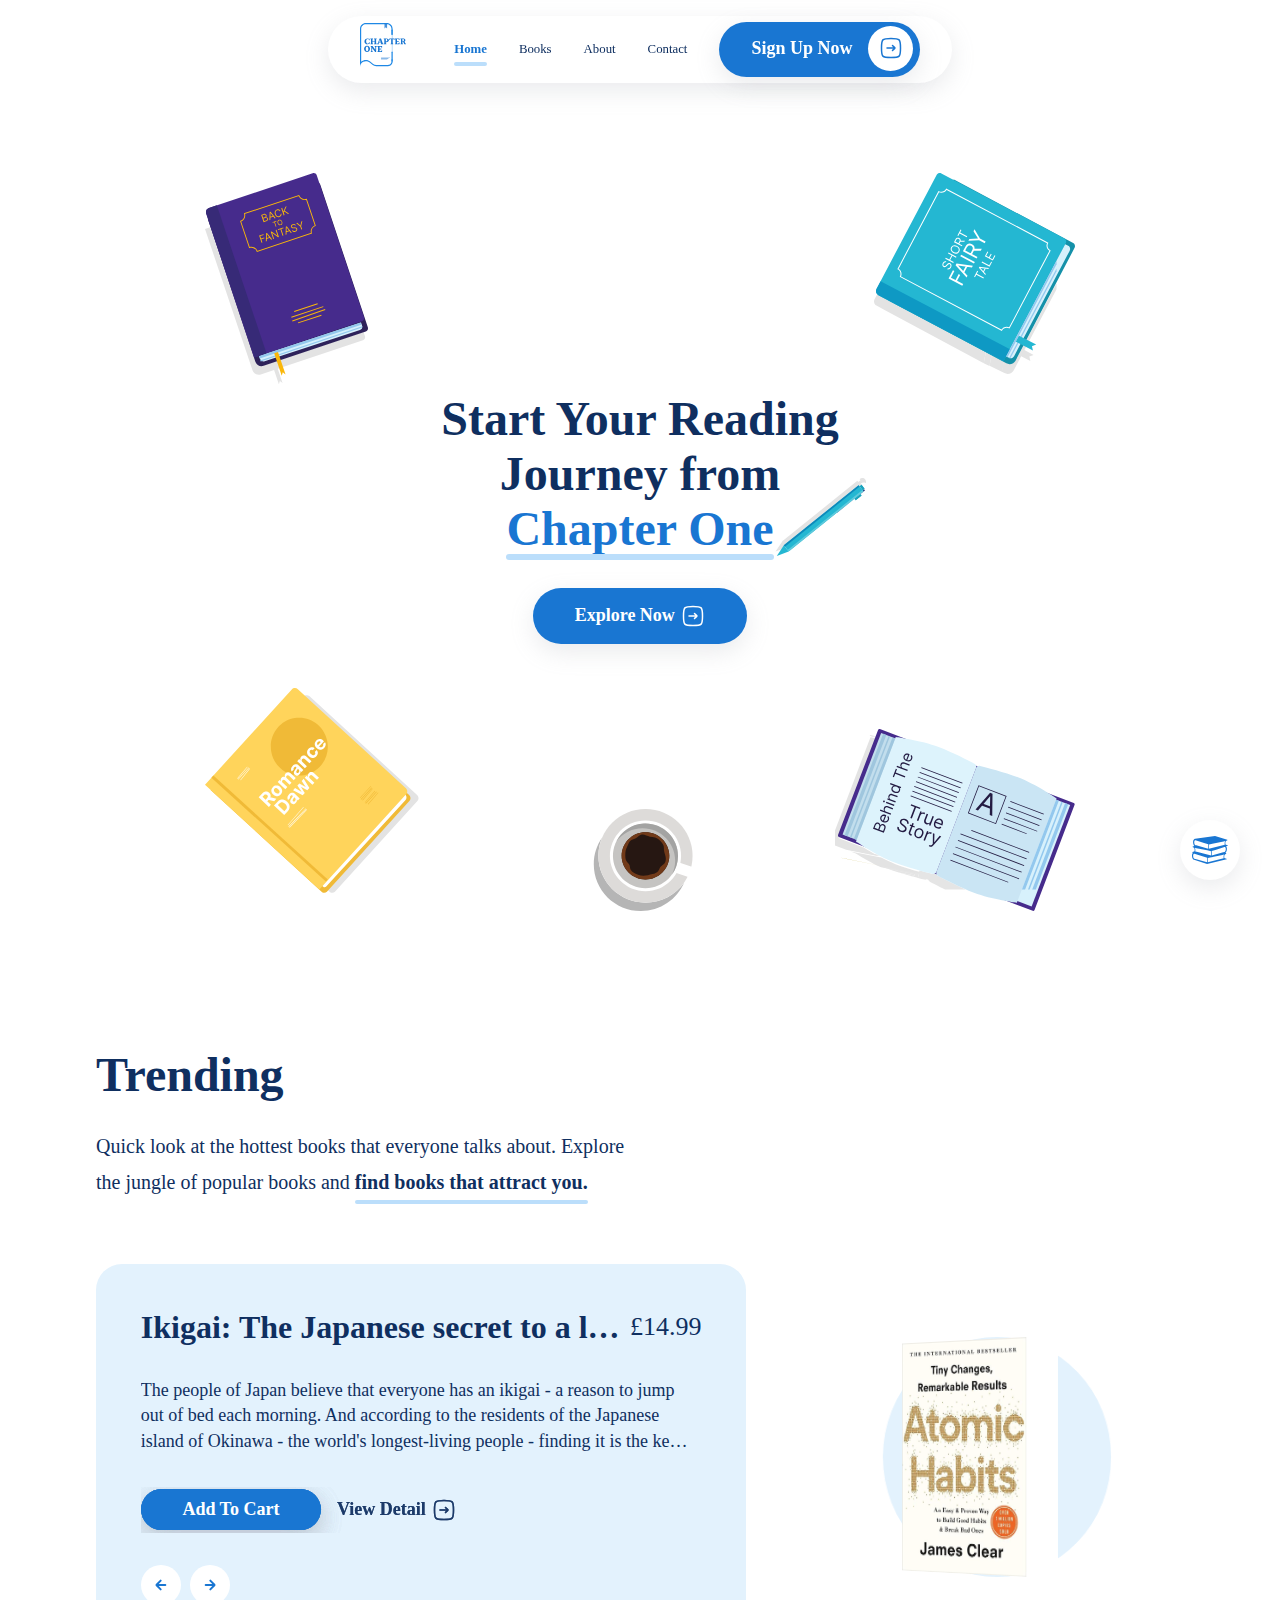
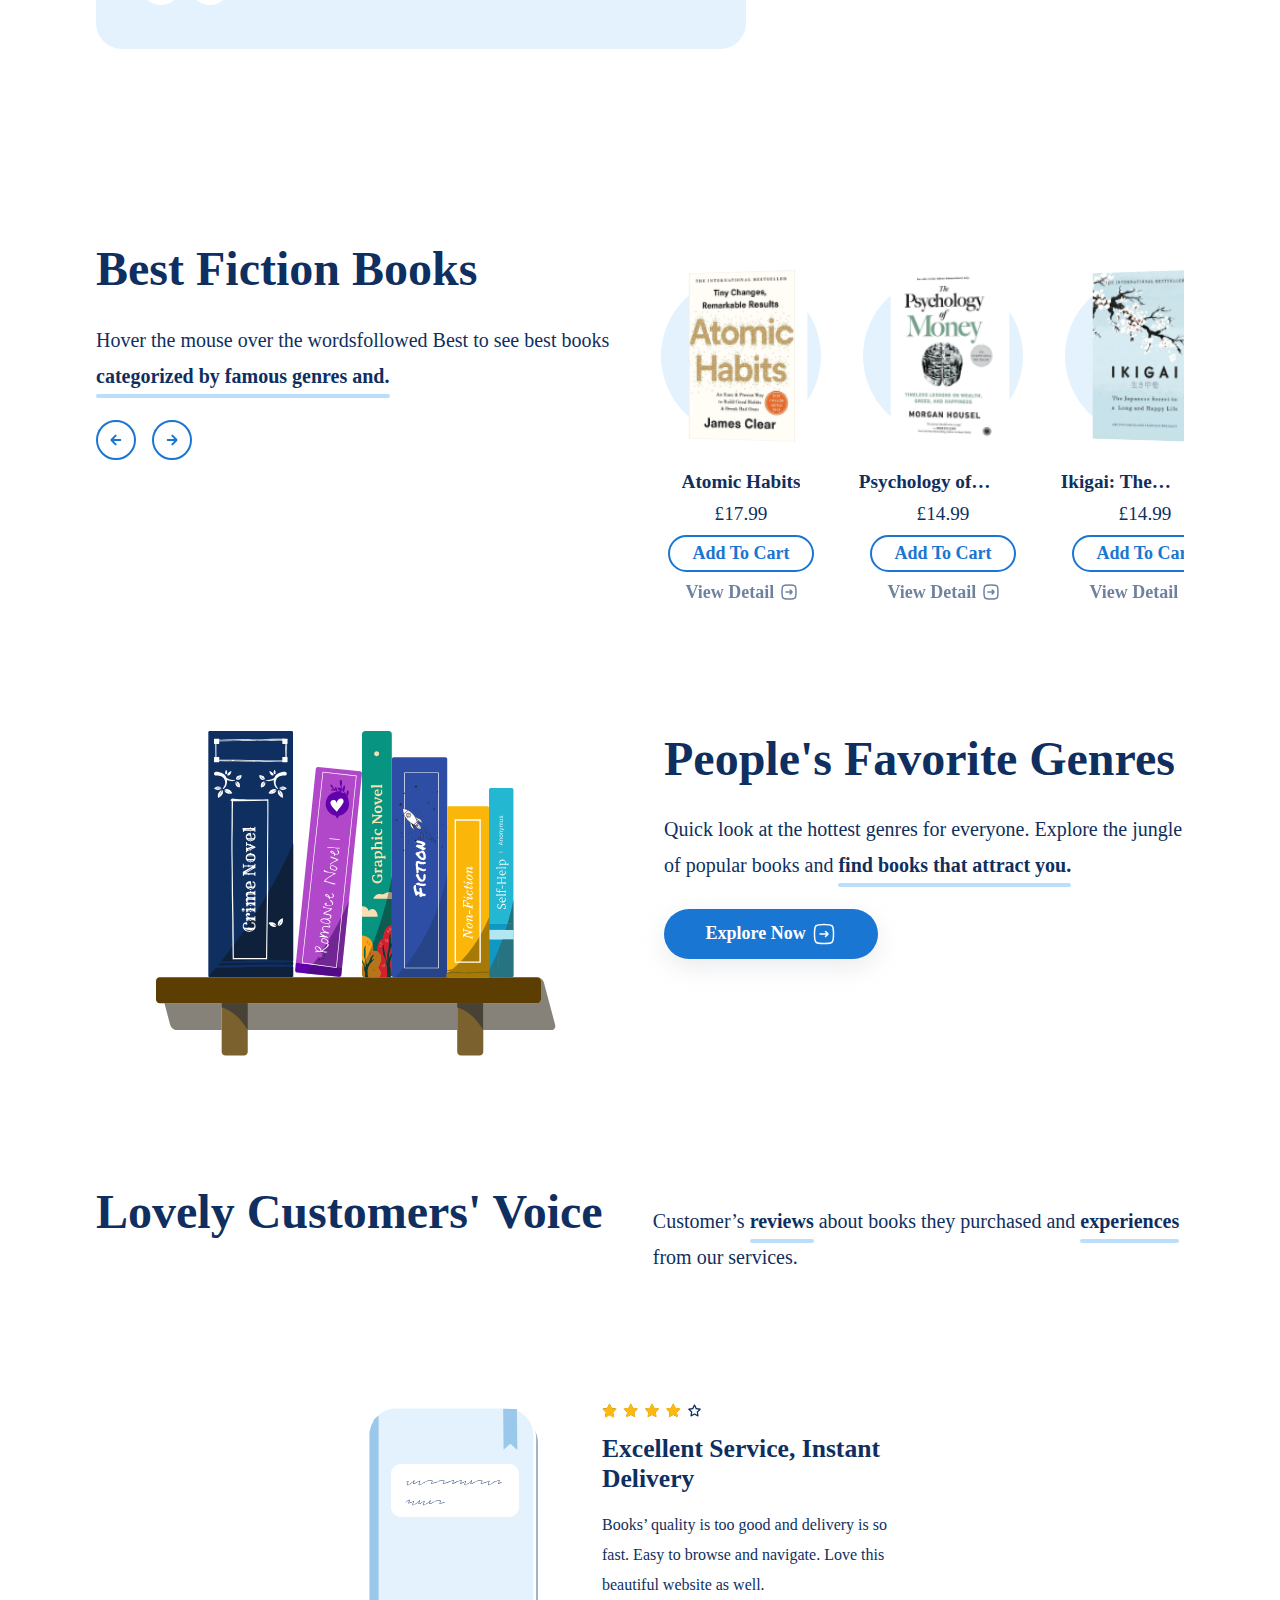
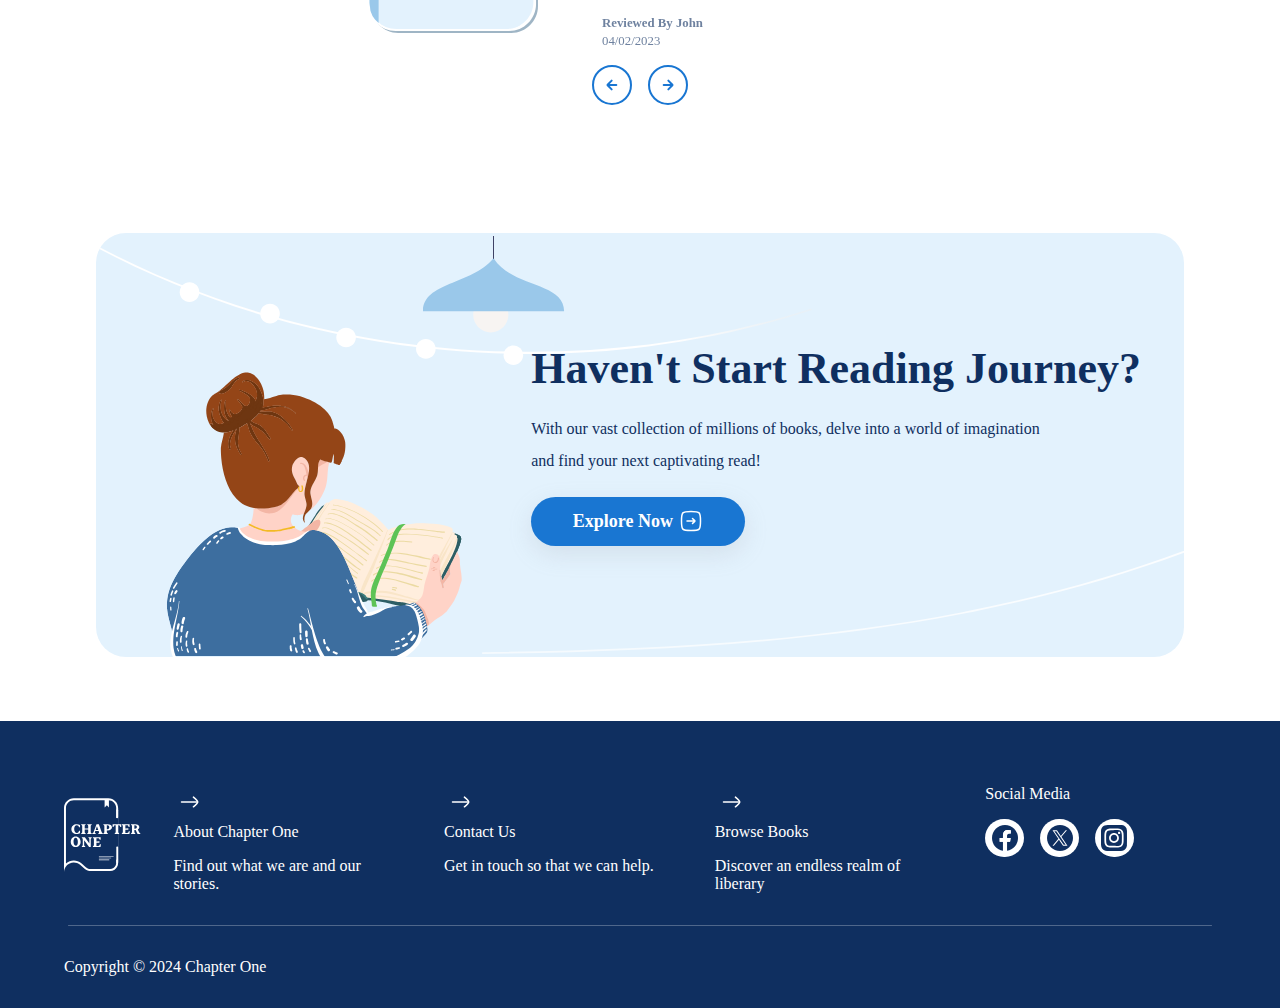
==== commit a523b911: "refining" ====
--- a/index.html
+++ b/index.html
@@ -20,61 +20,8 @@
 <body>
 
     <!-- Header -->
-    <header>
-        <div class="logo-navlinks">
-            <a href="/index.html">
-                <img width="46px" src="./images/Logo.svg" alt="logo image">
-            </a>
-            <ul>
-                <li>
-                    <a href="./index.html" class="active-link">Home</a>
-                </li>
-                <li>
-                    <a href="./products.html">Books</a>
-                </li>
-                <li>
-                    <a href="./about.html">About</a>
-                </li>
-                <li>
-                    <a href="./support.html">Support</a>
-                </li>
-            </ul>
-        </div>
-        <a href="./login.html" class="signup-btn">
-            <button>Sign Up Now</button>
-            <div class="circle">
-                <img src="./images/outlined arrow.svg" alt="outlined arrow icon">
-            </div>
-        </a>
-        <div class="mobile-header">
-            <a href="/index.html">
-                <img width="46px" src="./images/Logo.svg" alt="logo image">
-            </a>
-            <h4>Home</h4>
-            <button id="mobile-navi-trigger">
-                <img src="./images/burger.svg" alt="burger image" id="open-nav-btn">
-                <img class="hidden" src="./images/cross.svg" alt="cross image" id="close-nav-btn">
-            </button>
-            <div class="navi-panel hidden" id="mobile-nav">
-                <ul>
-                    <li>
-                        <a href="./index.html" class="active-link">Home</a>
-                    </li>
-                    <li>
-                        <a href="./products.html">Books</a>
-                    </li>
-                    <li>
-                        <a href="./about.html">About</a>
-                    </li>
-                    <li>
-                        <a href="./support">Support</a>
-                    </li>
-                    <li>
-                        <a href="./login.html">Sign In</a>
-                    </li>
-                </ul>
-            </div>
-        </div>
+    <header class="header-section">
+        <input type="hidden" value="Home" id="current-page">
     </header>
 
     <!-- Main -->
@@ -165,10 +112,9 @@
                             powerful and practical advice on how to form good
                             habits and break bad ones. In the book, Clear outlines....
                         </div>
-
                         <!-- Book Brief Description List  -->
                         <p class="three-line-truncate slide-up" id="tb-body-1" style="--slideYValue: 100px">
-                            <a href="" id="trending-view-detail-1">
+                            <a href="./product-details.html" id="trending-view-detail-1">
                                 <button class="btn-style-2">
 
                                     View Detail
@@ -198,18 +144,51 @@
                         </p>
 
                         <p class="three-line-truncate slide-down" id="tb-body-2" style="--slideYValue: 100px">
+                            <a href="./product-details.html" id="trending-view-detail-2">
+                                <button class="btn-style-2">
+
+                                    View Detail
+
+                                    <svg width="24" height="24" viewBox="0 0 24 24" fill="none"
+                                        xmlns="http://www.w3.org/2000/svg">
+                                        <path
+                                            d="M16 12H8M16 12C16 11.2998 14.0057 9.99153 13.5 9.5M16 12C16 12.7002 14.0057 14.0085 13.5 14.5"
+                                            stroke="#0F2F60" stroke-width="1.5" stroke-linecap="round"
+                                            stroke-linejoin="round" />
+                                        <path
+                                            d="M21.5 12C21.5 7.52166 21.5 5.28249 20.1088 3.89124C18.7175 2.5 16.4783 2.5 12 2.5C7.5217 2.5 5.2825 2.5 3.8912 3.89124C2.5 5.28249 2.5 7.52166 2.5 12C2.5 16.4783 2.5 18.7175 3.8912 20.1088C5.2825 21.5 7.5217 21.5 12 21.5C16.4783 21.5 18.7175 21.5 20.1088 20.1088C21.5 18.7175 21.5 16.4783 21.5 12Z"
+                                            stroke="#0F2F60" stroke-width="1.5" />
+                                    </svg>
+                                </button>
+                            </a>
                             Money―investing, personal finance, and business decisions―is typically
                             taught as a math-based field, where data and formulas tell us
                             exactly what to do. But in the real world...
                         </p>
 
                         <p class="three-line-truncate slide-down" id="tb-body-3" style="--slideYValue: 100px">
+                            <a href="./product-details.html" id="trending-view-detail-3">
+                                <button class="btn-style-2">
+
+                                    View Detail
+
+                                    <svg width="24" height="24" viewBox="0 0 24 24" fill="none"
+                                        xmlns="http://www.w3.org/2000/svg">
+                                        <path
+                                            d="M16 12H8M16 12C16 11.2998 14.0057 9.99153 13.5 9.5M16 12C16 12.7002 14.0057 14.0085 13.5 14.5"
+                                            stroke="#0F2F60" stroke-width="1.5" stroke-linecap="round"
+                                            stroke-linejoin="round" />
+                                        <path
+                                            d="M21.5 12C21.5 7.52166 21.5 5.28249 20.1088 3.89124C18.7175 2.5 16.4783 2.5 12 2.5C7.5217 2.5 5.2825 2.5 3.8912 3.89124C2.5 5.28249 2.5 7.52166 2.5 12C2.5 16.4783 2.5 18.7175 3.8912 20.1088C5.2825 21.5 7.5217 21.5 12 21.5C16.4783 21.5 18.7175 21.5 20.1088 20.1088C21.5 18.7175 21.5 16.4783 21.5 12Z"
+                                            stroke="#0F2F60" stroke-width="1.5" />
+                                    </svg>
+                                </button>
+                            </a>
                             The people of Japan believe that everyone has an ikigai - a reason to jump out of bed each
                             morning. And according to the residents of the Japanese island of Okinawa - the world's
                             longest-living people - finding it is the key to a longer and more fulfilled life.
                         </p>
                     </div>
-
                     <!-- Card Footer -->
                     <div class="footer">
                         <!-- Dummy block -->
@@ -382,286 +361,369 @@
                 </div>
 
             </div>
-
-            <!-- Best Selection Section -->
-            <section class="best-selection">
-                <!-- Heading & Subtitle -->
-                <div class="heading">
-                    <h2 class="title">Best Fiction Books</h2>
-                    <p class="subtitle-2">
-                        Hover the mouse over the wordsfollowed Best to see
-                        best books
-                        <span class="hightlight-3">
-                            categorized by famous genres and.
-                        </span>
-
-                    </p>
-                    <div class="control">
-                        <button class="arrow" id="previous">
-                            <svg width="16" height="16" viewBox="0 0 16 16" fill="none"
-                                xmlns="http://www.w3.org/2000/svg">
-                                <path d="M12.3333 8L3.99992 8" stroke="#1976D2" stroke-width="2"
-                                    stroke-linecap="round" />
-                                <path
-                                    d="M7.6665 3.66699L3.61601 7.71748C3.4598 7.87369 3.4598 8.12696 3.61601 8.28317L7.6665 12.3337"
-                                    stroke="#1976D2" stroke-width="2" stroke-linecap="round" />
-                            </svg>
-
-                        </button>
-                        <button class="arrow" id="next">
-                            <svg width="16" height="16" viewBox="0 0 16 16" fill="none"
-                                xmlns="http://www.w3.org/2000/svg">
-                                <path d="M3.66675 8L12.0001 8" stroke="#1976D2" stroke-width="2"
-                                    stroke-linecap="round" />
-                                <path
-                                    d="M8.3335 3.66699L12.384 7.71748C12.5402 7.87369 12.5402 8.12696 12.384 8.28317L8.3335 12.3337"
-                                    stroke="#1976D2" stroke-width="2" stroke-linecap="round" />
-                            </svg>
-
-
-                        </button>
-                    </div>
-                </div>
-                <!-- Slider Wrapper -->
-                <div class="bf-slider" id="bestfiction-slider">
-                    <!-- Best Fiction Slide -->
+        </section>
+
+        <!-- Best Selection Section -->
+        <section class="best-selection">
+            <!-- Heading & Subtitle -->
+            <div class="heading">
+                <h2 class="title">Best Fiction Books</h2>
+                <p class="subtitle-2">
+                    Hover the mouse over the wordsfollowed Best to see
+                    best books
+                    <span class="hightlight-3">
+                        categorized by famous genres and.
+                    </span>
+
+                </p>
+                <div class="control">
+                    <button class="arrow" id="previous">
+                        <svg width="16" height="16" viewBox="0 0 16 16" fill="none" xmlns="http://www.w3.org/2000/svg">
+                            <path d="M12.3333 8L3.99992 8" stroke="#1976D2" stroke-width="2" stroke-linecap="round" />
+                            <path
+                                d="M7.6665 3.66699L3.61601 7.71748C3.4598 7.87369 3.4598 8.12696 3.61601 8.28317L7.6665 12.3337"
+                                stroke="#1976D2" stroke-width="2" stroke-linecap="round" />
+                        </svg>
+
+                    </button>
+                    <button class="arrow" id="next">
+                        <svg width="16" height="16" viewBox="0 0 16 16" fill="none" xmlns="http://www.w3.org/2000/svg">
+                            <path d="M3.66675 8L12.0001 8" stroke="#1976D2" stroke-width="2" stroke-linecap="round" />
+                            <path
+                                d="M8.3335 3.66699L12.384 7.71748C12.5402 7.87369 12.5402 8.12696 12.384 8.28317L8.3335 12.3337"
+                                stroke="#1976D2" stroke-width="2" stroke-linecap="round" />
+                        </svg>
+
+
+                    </button>
+                </div>
+            </div>
+            <!-- Slider Wrapper -->
+            <div class="bf-slider" id="bestfiction-slider">
+                <!-- Best Fiction Slide -->
+                <div class="slide">
+                    <!-- Book -->
+                    <div class="book-style-2">
+                        <div class="bg-circle"></div>
+
+                        <div class="book-cover">
+                            <img width="100%" height="100%" src="./images/atomic_habits.jpeg" alt="">
+                        </div>
+
+                        <div class="book-middle">
+                            <div class="white-pages"></div>
+                        </div>
+                    </div>
+                    <div class="book-info">
+                        <p>Atomic Habits</p>
+                        <span>£17.99</span>
+                        <button>Add To Cart</button>
+                        <a href="">
+                            <button class="btn-style-2">
+                                View Detail
+                                <img src="./images/link-out.svg" alt="">
+                            </button>
+                        </a>
+                    </div>
+
+
+                </div>
+
+                <div class="slide">
+                    <!-- Book -->
+                    <div class="book-style-2">
+                        <div class="bg-circle"></div>
+
+                        <div class="book-cover">
+                            <img width="100%" height="100%" src="./images/psychology.jpg" alt="">
+                        </div>
+
+                        <div class="book-middle">
+                            <div class="white-pages"></div>
+                        </div>
+                    </div>
+                    <div class="book-info">
+                        <p>Psychology of Money</p>
+                        <span>£14.99</span>
+                        <button>Add To Cart</button>
+                        <a href="">
+                            <button class="btn-style-2">
+                                View Detail
+                                <img src="./images/link-out.svg" alt="">
+                            </button>
+                        </a>
+                    </div>
+
+
+                </div>
+
+                <div class="slide">
+                    <!-- Book -->
+                    <div class="book-style-2">
+                        <div class="bg-circle"></div>
+
+                        <div class="book-cover">
+                            <img width="100%" height="100%" src="./images/ikigai.jpeg" alt="">
+                        </div>
+
+                        <div class="book-middle">
+                            <div class="white-pages"></div>
+                        </div>
+                    </div>
+                    <div class="book-info">
+                        <p>Ikigai: The Japanese secret to a long and happy life</p>
+                        <span>£14.99</span>
+                        <button>Add To Cart</button>
+                        <a href="">
+                            <button class="btn-style-2">
+                                View Detail
+                                <img src="./images/link-out.svg" alt="">
+                            </button>
+                        </a>
+                    </div>
+                </div>
+
+                <div class="slide">
+                    <!-- Book -->
+                    <div class="book-style-2">
+                        <div class="bg-circle"></div>
+
+                        <div class="book-cover">
+                            <img width="100%" height="100%" src="./images/atomic_habits.jpeg" alt="">
+                        </div>
+
+                        <div class="book-middle">
+                            <div class="white-pages"></div>
+                        </div>
+                    </div>
+                    <div class="book-info">
+                        <p>Atomic Habits</p>
+                        <span>£18.99</span>
+                        <button>Add To Cart</button>
+                        <a href="">
+                            <button class="btn-style-2">
+                                View Detail
+                                <img src="./images/link-out.svg" alt="">
+                            </button>
+                        </a>
+                    </div>
+
+
+                </div>
+
+                <div class="slide">
+                    <!-- Book -->
+                    <div class="book-style-2">
+                        <div class="bg-circle"></div>
+
+                        <div class="book-cover">
+                            <img width="100%" height="100%" src="./images/psychology.jpg" alt="">
+                        </div>
+
+                        <div class="book-middle">
+                            <div class="white-pages"></div>
+                        </div>
+                    </div>
+                    <div class="book-info">
+                        <p>Atomic Habits</p>
+                        <span>£18.99</span>
+                        <button>Add To Cart</button>
+                        <a href="">
+                            <button class="btn-style-2">
+                                View Detail
+                                <img src="./images/link-out.svg" alt="">
+                            </button>
+                        </a>
+                    </div>
+
+
+                </div>
+                <div class="slide">
+                    <!-- Book -->
+                    <div class="book-style-2">
+                        <div class="bg-circle"></div>
+
+                        <div class="book-cover">
+                            <img width="100%" height="100%" src="./images/psychology.jpg" alt="">
+                        </div>
+
+                        <div class="book-middle">
+                            <div class="white-pages"></div>
+                        </div>
+                    </div>
+                    <div class="book-info">
+                        <p>Atomic Habits</p>
+                        <span>£18.99</span>
+                        <button>Add To Cart</button>
+                        <a href="">
+                            <button class="btn-style-2">
+                                View Detail
+                                <img src="./images/link-out.svg" alt="">
+                            </button>
+                        </a>
+                    </div>
+
+
+                </div>
+                <div class="slide">
+                    <!-- Book -->
+                    <div class="book-style-2">
+                        <div class="bg-circle"></div>
+
+                        <div class="book-cover">
+                            <img width="100%" height="100%" src="./images/psychology.jpg" alt="">
+                        </div>
+
+                        <div class="book-middle">
+                            <div class="white-pages"></div>
+                        </div>
+                    </div>
+                    <div class="book-info">
+                        <p>Atomic Habits</p>
+                        <span>£18.99</span>
+                        <button>Add To Cart</button>
+                        <a href="">
+                            <button class="btn-style-2">
+                                View Detail
+                                <img src="./images/link-out.svg" alt="">
+                            </button>
+                        </a>
+                    </div>
+
+
+                </div>
+                <div class="slide">
+                    <!-- Book -->
+                    <div class="book-style-2">
+                        <div class="bg-circle"></div>
+
+                        <div class="book-cover">
+                            <img width="100%" height="100%" src="./images/psychology.jpg" alt="">
+                        </div>
+
+                        <div class="book-middle">
+                            <div class="white-pages"></div>
+                        </div>
+                    </div>
+                    <div class="book-info">
+                        <p>Atomic Habits</p>
+                        <span>£18.99</span>
+                        <button>Add To Cart</button>
+                        <a href="">
+                            <button class="btn-style-2">
+                                View Detail
+                                <img src="./images/link-out.svg" alt="">
+                            </button>
+                        </a>
+                    </div>
+
+
+                </div>
+
+            </div>
+
+        </section>
+
+        <!-- Favorite Genre -->
+        <section class="favorite-genre">
+            <div class="book-shelf">
+                <img width="100%" src="./images/Book Shelf.svg" alt="book shelf svg">
+            </div>
+            <div class="popular-genre heading">
+                <h2>People's Favorite Genres</h2>
+                <p class="subtitle-2">
+                    Quick look at the hottest genres for everyone.
+                    Explore the jungle of popular books and
+                    <span class="hightlight-3">
+                        find books that
+                        attract you.
+                    </span>
+                </p>
+                <a href="./products.html">
+                    <button class="btn-style-3">
+                        Explore Now
+                        <img src="./images/outlined arrow white.svg" alt="">
+                    </button>
+                </a>
+            </div>
+
+        </section>
+
+        <!-- Review section  -->
+        <section class="review">
+            <div class="heading">
+                <h2 class="title">Lovely Customers' Voice</h2>
+                <p class="subtitle-2">
+                    Customer’s
+                    <span class="hightlight-3">reviews</span>
+                    about books they purchased and
+                    <span class="hightlight-3">experiences</span>
+                    from our services.
+                </p>
+            </div>
+            <div class="customer-review">
+                <div class="review-slider">
                     <div class="slide">
-                        <!-- Book -->
-                        <div class="book-style-2">
-                            <div class="bg-circle"></div>
-
-                            <div class="book-cover">
-                                <img width="100%" height="100%" src="./images/atomic_habits.jpeg" alt="">
+                        <div class="review-book">
+                            <img src="./images/review book.svg" alt="">
+                        </div>
+                        <div class="review-card">
+                            <img width="100px" src="./images/4-review.svg" alt="review image">
+                            <p class="summarize">Excellent Service, Instant Delivery</p>
+                            <p class="message">
+                                Books’ quality is too good and delivery is so fast.
+                                Easy to browse and navigate. Love this beautiful
+                                website as well.
+                            </p>
+                            <div class="review-by">
+                                <p>Reviewed By John</p>
+                                <span>
+                                    04/02/2023
+                                </span>
                             </div>
-
-                            <div class="book-middle">
-                                <div class="white-pages"></div>
-                            </div>
-                        </div>
-                        <div class="book-info">
-                            <p>Atomic Habits</p>
-                            <span>£17.99</span>
-                            <button>Add To Cart</button>
-                            <a href="">
-                                <button class="btn-style-2">
-                                    View Detail
-                                    <img src="./images/link-out.svg" alt="">
-                                </button>
-                            </a>
-                        </div>
-
-
-                    </div>
-
-                    <div class="slide">
-                        <!-- Book -->
-                        <div class="book-style-2">
-                            <div class="bg-circle"></div>
-
-                            <div class="book-cover">
-                                <img width="100%" height="100%" src="./images/psychology.jpg" alt="">
-                            </div>
-
-                            <div class="book-middle">
-                                <div class="white-pages"></div>
-                            </div>
-                        </div>
-                        <div class="book-info">
-                            <p>Psychology of Money</p>
-                            <span>£14.99</span>
-                            <button>Add To Cart</button>
-                            <a href="">
-                                <button class="btn-style-2">
-                                    View Detail
-                                    <img src="./images/link-out.svg" alt="">
-                                </button>
-                            </a>
-                        </div>
-
-
-                    </div>
-
-                    <div class="slide">
-                        <!-- Book -->
-                        <div class="book-style-2">
-                            <div class="bg-circle"></div>
-
-                            <div class="book-cover">
-                                <img width="100%" height="100%" src="./images/ikigai.jpeg" alt="">
-                            </div>
-
-                            <div class="book-middle">
-                                <div class="white-pages"></div>
-                            </div>
-                        </div>
-                        <div class="book-info">
-                            <p>Ikigai: The Japanese secret to a long and happy life</p>
-                            <span>£14.99</span>
-                            <button>Add To Cart</button>
-                            <a href="">
-                                <button class="btn-style-2">
-                                    View Detail
-                                    <img src="./images/link-out.svg" alt="">
-                                </button>
-                            </a>
-                        </div>
-                    </div>
-
-                    <div class="slide">
-                        <!-- Book -->
-                        <div class="book-style-2">
-                            <div class="bg-circle"></div>
-
-                            <div class="book-cover">
-                                <img width="100%" height="100%" src="./images/atomic_habits.jpeg" alt="">
-                            </div>
-
-                            <div class="book-middle">
-                                <div class="white-pages"></div>
-                            </div>
-                        </div>
-                        <div class="book-info">
-                            <p>Atomic Habits</p>
-                            <span>£18.99</span>
-                            <button>Add To Cart</button>
-                            <a href="">
-                                <button class="btn-style-2">
-                                    View Detail
-                                    <img src="./images/link-out.svg" alt="">
-                                </button>
-                            </a>
-                        </div>
-
-
-                    </div>
-
-                    <div class="slide">
-                        <!-- Book -->
-                        <div class="book-style-2">
-                            <div class="bg-circle"></div>
-
-                            <div class="book-cover">
-                                <img width="100%" height="100%" src="./images/psychology.jpg" alt="">
-                            </div>
-
-                            <div class="book-middle">
-                                <div class="white-pages"></div>
-                            </div>
-                        </div>
-                        <div class="book-info">
-                            <p>Atomic Habits</p>
-                            <span>£18.99</span>
-                            <button>Add To Cart</button>
-                            <a href="">
-                                <button class="btn-style-2">
-                                    View Detail
-                                    <img src="./images/link-out.svg" alt="">
-                                </button>
-                            </a>
-                        </div>
-
-
-                    </div>
-                    <div class="slide">
-                        <!-- Book -->
-                        <div class="book-style-2">
-                            <div class="bg-circle"></div>
-
-                            <div class="book-cover">
-                                <img width="100%" height="100%" src="./images/psychology.jpg" alt="">
-                            </div>
-
-                            <div class="book-middle">
-                                <div class="white-pages"></div>
-                            </div>
-                        </div>
-                        <div class="book-info">
-                            <p>Atomic Habits</p>
-                            <span>£18.99</span>
-                            <button>Add To Cart</button>
-                            <a href="">
-                                <button class="btn-style-2">
-                                    View Detail
-                                    <img src="./images/link-out.svg" alt="">
-                                </button>
-                            </a>
-                        </div>
-
-
-                    </div>
-                    <div class="slide">
-                        <!-- Book -->
-                        <div class="book-style-2">
-                            <div class="bg-circle"></div>
-
-                            <div class="book-cover">
-                                <img width="100%" height="100%" src="./images/psychology.jpg" alt="">
-                            </div>
-
-                            <div class="book-middle">
-                                <div class="white-pages"></div>
-                            </div>
-                        </div>
-                        <div class="book-info">
-                            <p>Atomic Habits</p>
-                            <span>£18.99</span>
-                            <button>Add To Cart</button>
-                            <a href="">
-                                <button class="btn-style-2">
-                                    View Detail
-                                    <img src="./images/link-out.svg" alt="">
-                                </button>
-                            </a>
-                        </div>
-
-
-                    </div>
-                    <div class="slide">
-                        <!-- Book -->
-                        <div class="book-style-2">
-                            <div class="bg-circle"></div>
-
-                            <div class="book-cover">
-                                <img width="100%" height="100%" src="./images/psychology.jpg" alt="">
-                            </div>
-
-                            <div class="book-middle">
-                                <div class="white-pages"></div>
-                            </div>
-                        </div>
-                        <div class="book-info">
-                            <p>Atomic Habits</p>
-                            <span>£18.99</span>
-                            <button>Add To Cart</button>
-                            <a href="">
-                                <button class="btn-style-2">
-                                    View Detail
-                                    <img src="./images/link-out.svg" alt="">
-                                </button>
-                            </a>
-                        </div>
-
-
-                    </div>
-
-                </div>
-
-            </section>
-
-            <!-- Favorite Genre -->
-            <section class="favorite-genre">
-                <div class="book-shelf">
-                    <img width="100%" src="./images/Book Shelf.svg" alt="book shelf svg">
-                </div>
-                <div class="popular-genre heading">
-                    <h2>People's Favorite Genres</h2>
-                    <p class="subtitle-2">
-                        Quick look at the hottest genres for everyone.
-                        Explore the jungle of popular books and
-                        <span class="hightlight-3">
-                            find books that
-                            attract you.
-                        </span>
+                        </div>
+
+                    </div>
+                </div>
+
+                <div class="control">
+                    <button class="arrow">
+                        <svg width="16" height="16" viewBox="0 0 16 16" fill="none" xmlns="http://www.w3.org/2000/svg">
+                            <path d="M12.3333 8L3.99992 8" stroke="#1976D2" stroke-width="2" stroke-linecap="round" />
+                            <path
+                                d="M7.6665 3.66699L3.61601 7.71748C3.4598 7.87369 3.4598 8.12696 3.61601 8.28317L7.6665 12.3337"
+                                stroke="#1976D2" stroke-width="2" stroke-linecap="round" />
+                        </svg>
+
+                    </button>
+                    <button class="arrow" id="move-right">
+                        <svg width="16" height="16" viewBox="0 0 16 16" fill="none" xmlns="http://www.w3.org/2000/svg">
+                            <path d="M3.66675 8L12.0001 8" stroke="#1976D2" stroke-width="2" stroke-linecap="round" />
+                            <path
+                                d="M8.3335 3.66699L12.384 7.71748C12.5402 7.87369 12.5402 8.12696 12.384 8.28317L8.3335 12.3337"
+                                stroke="#1976D2" stroke-width="2" stroke-linecap="round" />
+                        </svg>
+
+
+                    </button>
+                </div>
+            </div>
+
+        </section>
+
+        <!-- reading journey section -->
+        <section class="reading-journey">
+            <div>
+                <img class="light" src="./images/light.svg" alt="light svg">
+                <div class="girl-reading">
+                    <img src="./images/girl reading.svg" alt="girl reading svg">
+                </div>
+                <div class="text-info">
+                    <h3>
+                        Haven't Start Reading Journey?
+                    </h3>
+                    <p> With our vast collection of millions of books, delve into a world of
+                        imagination and find your next captivating read!
                     </p>
                     <a href="./products.html">
                         <button class="btn-style-3">
@@ -670,99 +732,8 @@
                         </button>
                     </a>
                 </div>
-
-            </section>
-
-            <!-- Review section  -->
-            <section class="review">
-                <div class="heading">
-                    <h2 class="title">Lovely Customers' Voice</h2>
-                    <p class="subtitle-2">
-                        Customer’s
-                        <span class="hightlight-3">reviews</span>
-                        about books they purchased and
-                        <span class="hightlight-3">experiences</span>
-                        from our services.
-                    </p>
-                </div>
-                <div class="customer-review">
-                    <div class="review-slider">
-                        <div class="slide">
-                            <div class="review-book">
-                                <img src="./images/review book.svg" alt="">
-                            </div>
-                            <div class="review-card">
-                                <img width="100px" src="./images/4-review.svg" alt="review image">
-                                <p class="summarize">Excellent Service, Instant Delivery</p>
-                                <p class="message">
-                                    Books’ quality is too good and delivery is so fast.
-                                    Easy to browse and navigate. Love this beautiful
-                                    website as well.
-                                </p>
-                                <div class="review-by">
-                                    <p>Reviewed By John</p>
-                                    <span>
-                                        04/02/2023
-                                    </span>
-                                </div>
-                            </div>
-
-                        </div>
-                    </div>
-
-                    <div class="control">
-                        <button class="arrow">
-                            <svg width="16" height="16" viewBox="0 0 16 16" fill="none"
-                                xmlns="http://www.w3.org/2000/svg">
-                                <path d="M12.3333 8L3.99992 8" stroke="#1976D2" stroke-width="2"
-                                    stroke-linecap="round" />
-                                <path
-                                    d="M7.6665 3.66699L3.61601 7.71748C3.4598 7.87369 3.4598 8.12696 3.61601 8.28317L7.6665 12.3337"
-                                    stroke="#1976D2" stroke-width="2" stroke-linecap="round" />
-                            </svg>
-
-                        </button>
-                        <button class="arrow" id="move-right">
-                            <svg width="16" height="16" viewBox="0 0 16 16" fill="none"
-                                xmlns="http://www.w3.org/2000/svg">
-                                <path d="M3.66675 8L12.0001 8" stroke="#1976D2" stroke-width="2"
-                                    stroke-linecap="round" />
-                                <path
-                                    d="M8.3335 3.66699L12.384 7.71748C12.5402 7.87369 12.5402 8.12696 12.384 8.28317L8.3335 12.3337"
-                                    stroke="#1976D2" stroke-width="2" stroke-linecap="round" />
-                            </svg>
-
-
-                        </button>
-                    </div>
-                </div>
-
-            </section>
-
-            <!-- reading journey section -->
-            <section class="reading-journey">
-                <div>
-                    <img class="light" src="./images/light.svg" alt="light svg">
-                    <div class="girl-reading">
-                        <img src="./images/girl reading.svg" alt="girl reading svg">
-                    </div>
-                    <div class="text-info">
-                        <h3>
-                            Haven't Start Reading Journey?
-                        </h3>
-                        <p> With our vast collection of millions of books, delve into a world of
-                            imagination and find your next captivating read!
-                        </p>
-                        <a href="./products.html">
-                            <button class="btn-style-3">
-                                Explore Now
-                                <img src="./images/outlined arrow white.svg" alt="">
-                            </button>
-                        </a>
-                    </div>
-                </div>
-
-            </section>
+            </div>
+
         </section>
 
         <!-- shopping cart section -->
@@ -851,47 +822,55 @@
         <div class="links">
             <img width="80px" src="./images/logo-2.svg" alt="logo 2 svg">
             <div>
-                <a href="">
-                    About Chapter One
-                    <span>
-                        Find out what we are and
-                        our stories.
-                        <svg width="34" height="34" viewBox="0 0 34 34" fill="none" xmlns="http://www.w3.org/2000/svg">
-                            <path d="M24.0416 16.9706H8.48525" stroke="white" stroke-width="1.5"
-                                stroke-linecap="round" />
-                            <path
-                                d="M20.4131 12.1135C20.4131 12.1135 24.7324 15.7612 24.7324 16.9703C24.7324 18.1793 20.413 21.827 20.413 21.827"
-                                stroke="white" stroke-width="1.5" stroke-linecap="round" stroke-linejoin="round" />
-                        </svg>
-                    </span>
-                </a>
-                <a href="">
-                    Contact Us
-                    <span>
-                        Get in touch so that we can help.
-                        <svg width="34" height="34" viewBox="0 0 34 34" fill="none" xmlns="http://www.w3.org/2000/svg">
-                            <path d="M24.0416 16.9706H8.48525" stroke="white" stroke-width="1.5"
-                                stroke-linecap="round" />
-                            <path
-                                d="M20.4131 12.1135C20.4131 12.1135 24.7324 15.7612 24.7324 16.9703C24.7324 18.1793 20.413 21.827 20.413 21.827"
-                                stroke="white" stroke-width="1.5" stroke-linecap="round" stroke-linejoin="round" />
-                        </svg>
-                    </span>
-
-                </a>
-                <a href="">
-                    Browse Books
-                    <span>
-                        Discover an endless realm of liberary
-                        <svg width="34" height="34" viewBox="0 0 34 34" fill="none" xmlns="http://www.w3.org/2000/svg">
-                            <path d="M24.0416 16.9706H8.48525" stroke="white" stroke-width="1.5"
-                                stroke-linecap="round" />
-                            <path
-                                d="M20.4131 12.1135C20.4131 12.1135 24.7324 15.7612 24.7324 16.9703C24.7324 18.1793 20.413 21.827 20.413 21.827"
-                                stroke="white" stroke-width="1.5" stroke-linecap="round" stroke-linejoin="round" />
-                        </svg>
-                    </span>
-                </a>
+                <!-- About -->
+                <span>
+                    <svg width="34" height="34" viewBox="0 0 34 34" fill="none" xmlns="http://www.w3.org/2000/svg">
+                        <path d="M24.0416 16.9706H8.48525" stroke="white" stroke-width="1.5" stroke-linecap="round" />
+                        <path
+                            d="M20.4131 12.1135C20.4131 12.1135 24.7324 15.7612 24.7324 16.9703C24.7324 18.1793 20.413 21.827 20.413 21.827"
+                            stroke="white" stroke-width="1.5" stroke-linecap="round" stroke-linejoin="round" />
+                    </svg>
+                    <a href="./about.html">
+                        About Chapter One
+                        <span>
+                            Find out what we are and
+                            our stories.
+                        </span>
+                    </a>
+                </span>
+
+                <!-- Browse Books -->
+                <span>
+                    <svg width="34" height="34" viewBox="0 0 34 34" fill="none" xmlns="http://www.w3.org/2000/svg">
+                        <path d="M24.0416 16.9706H8.48525" stroke="white" stroke-width="1.5" stroke-linecap="round" />
+                        <path
+                            d="M20.4131 12.1135C20.4131 12.1135 24.7324 15.7612 24.7324 16.9703C24.7324 18.1793 20.413 21.827 20.413 21.827"
+                            stroke="white" stroke-width="1.5" stroke-linecap="round" stroke-linejoin="round" />
+                    </svg>
+                    <a href="./contact.html">
+                        Contact Us
+                        <span>
+                            Get in touch so that we can help.
+                        </span>
+                    </a>
+                </span>
+
+                <!-- Product Books -->
+                <span>
+                    <svg width="34" height="34" viewBox="0 0 34 34" fill="none" xmlns="http://www.w3.org/2000/svg">
+                        <path d="M24.0416 16.9706H8.48525" stroke="white" stroke-width="1.5" stroke-linecap="round" />
+                        <path
+                            d="M20.4131 12.1135C20.4131 12.1135 24.7324 15.7612 24.7324 16.9703C24.7324 18.1793 20.413 21.827 20.413 21.827"
+                            stroke="white" stroke-width="1.5" stroke-linecap="round" stroke-linejoin="round" />
+                    </svg>
+                    <a href="./products.html">
+                        Browse Books
+                        <span>
+                            Discover an endless realm of liberary
+                        </span>
+                    </a>
+                </span>
+
                 <div class="social-media">
                     <p>Social Media</p>
                     <div class="icons">
@@ -917,14 +896,10 @@
     </footer>
 
 
-
-
     <script src="./js/slide.js"></script>
     <script src="./js/add-to-cart.js"></script>
+    <script src="./js/header.js"></script>
     <script src="./js/nav-toggle.js"></script>
-
-
-
 </body>
 
 
--- a/css/global.css
+++ b/css/global.css
@@ -1,3 +1,9 @@
+* {
+  margin: 0;
+  padding: 0;
+  /* box-sizing: border-box; */
+  scroll-behavior: smooth;
+}
 body {
     font-family: 'Recia', serif;
     scroll-behavior: smooth;
@@ -77,9 +83,11 @@
 .mobile-header {
     display: none;
 }
-.mobile-header > span {
+
+.mobile-header>span {
     font-weight: 600;
 }
+
 .mobile-header .navi-panel {
     background-color: #E3F2FD;
     position: fixed;
@@ -88,9 +96,11 @@
     width: 100%;
     /* padding: 2rem; */
 }
+
 .mobile-header .navi-panel ul li a {
     font-size: 14px;
 }
+
 .mobile-header .navi-panel ul li:last-child a {
     font-weight: 600;
     color: #FFFFFF !important;
@@ -98,6 +108,7 @@
     padding: 0.6rem;
     border-radius: 100px;
 }
+
 header .logo-navlinks {
     display: flex;
     align-items: center;
@@ -205,7 +216,7 @@
 
 }
 
-footer .links>div>a {
+footer .links>div>span>a {
     display: flex;
     flex-direction: column;
     gap: 1rem;
@@ -214,11 +225,11 @@
 
 }
 
-footer .links>div>a:hover {
+footer .links>div>span>a:hover {
     transform: scale(0.9);
 }
 
-footer .links>div>a>span>svg {
+footer .links>div>span>a>svg {
     position: relative;
     bottom: -14px;
 }
@@ -626,7 +637,7 @@
 .cart {
     position: fixed;
     right: 40px;
-    bottom:20px;
+    bottom: 20px;
     background-color: #FFFFFF;
     width: 60px;
     height: 60px;
@@ -1021,13 +1032,17 @@
         justify-content: space-between;
         padding: 1rem;
     }
-    .mobile-header > h4 {
+
+    .mobile-header>h4 {
         margin-block-start: 0em;
         margin-block-end: 0em;
-    }
+        font-size: 1.4rem;
+    }
+
     .logo-navlinks>ul {
         display: none;
     }
+
     .cart {
         right: 16px;
         bottom: 40px;
@@ -1110,7 +1125,8 @@
         height: 160px;
         background-color: #E3F2FD;
     }
-    .mobile-header .navi-panel ul  {
+
+    .mobile-header .navi-panel ul {
         flex-direction: column;
         gap: 1.4em;
         padding: 1rem;
--- a/css/index.css
+++ b/css/index.css
@@ -1,8 +1,11 @@
 * {
   margin: 0;
   padding: 0;
-  box-sizing: border-box;
   scroll-behavior: smooth;
+  /* box-sizing: border-box; */
+}
+header ul {
+  padding: 1rem;
 }
 
 /* Hero-Section */
@@ -12,7 +15,7 @@
   align-items: center;
   height: 100vh;
   position: relative;
-
+  box-sizing: border-box;
 
 }
 .hero-section div {
@@ -512,7 +515,10 @@
       margin-left: auto;
     }
     .favorite-genre > .book-shelf > img {
-      width: 260px;
+      width: 200px;
+      /* padding-left: 4rem; */
+      display: none;
+
     }
     .favorite-genre > .popular-genre {
       width: 100%;
@@ -594,6 +600,11 @@
   }
 }
 /* Mobile devices */
+@media screen and (max-width: 548px) { 
+  .hero-section div #true,.hero-section div #romance {
+    display: none;
+  }
+}
 @media screen and (max-width: 480px) {
   .trending-books-list{
     flex-direction: column;
@@ -648,9 +659,6 @@
     right: 0;
     top: 4%;
     width: 140px;
-  }
-  .hero-section div #true,.hero-section div #romance {
-    display: none;
   }
   .hero-section div #pen {
     width: 60px;
@@ -693,6 +701,9 @@
     padding: 1.2rem;
     border-radius: 20px;
    }
+  .trending .control {
+    justify-content: flex-start;
+  }
 }
 
 /* Smallest Mobile devices */
